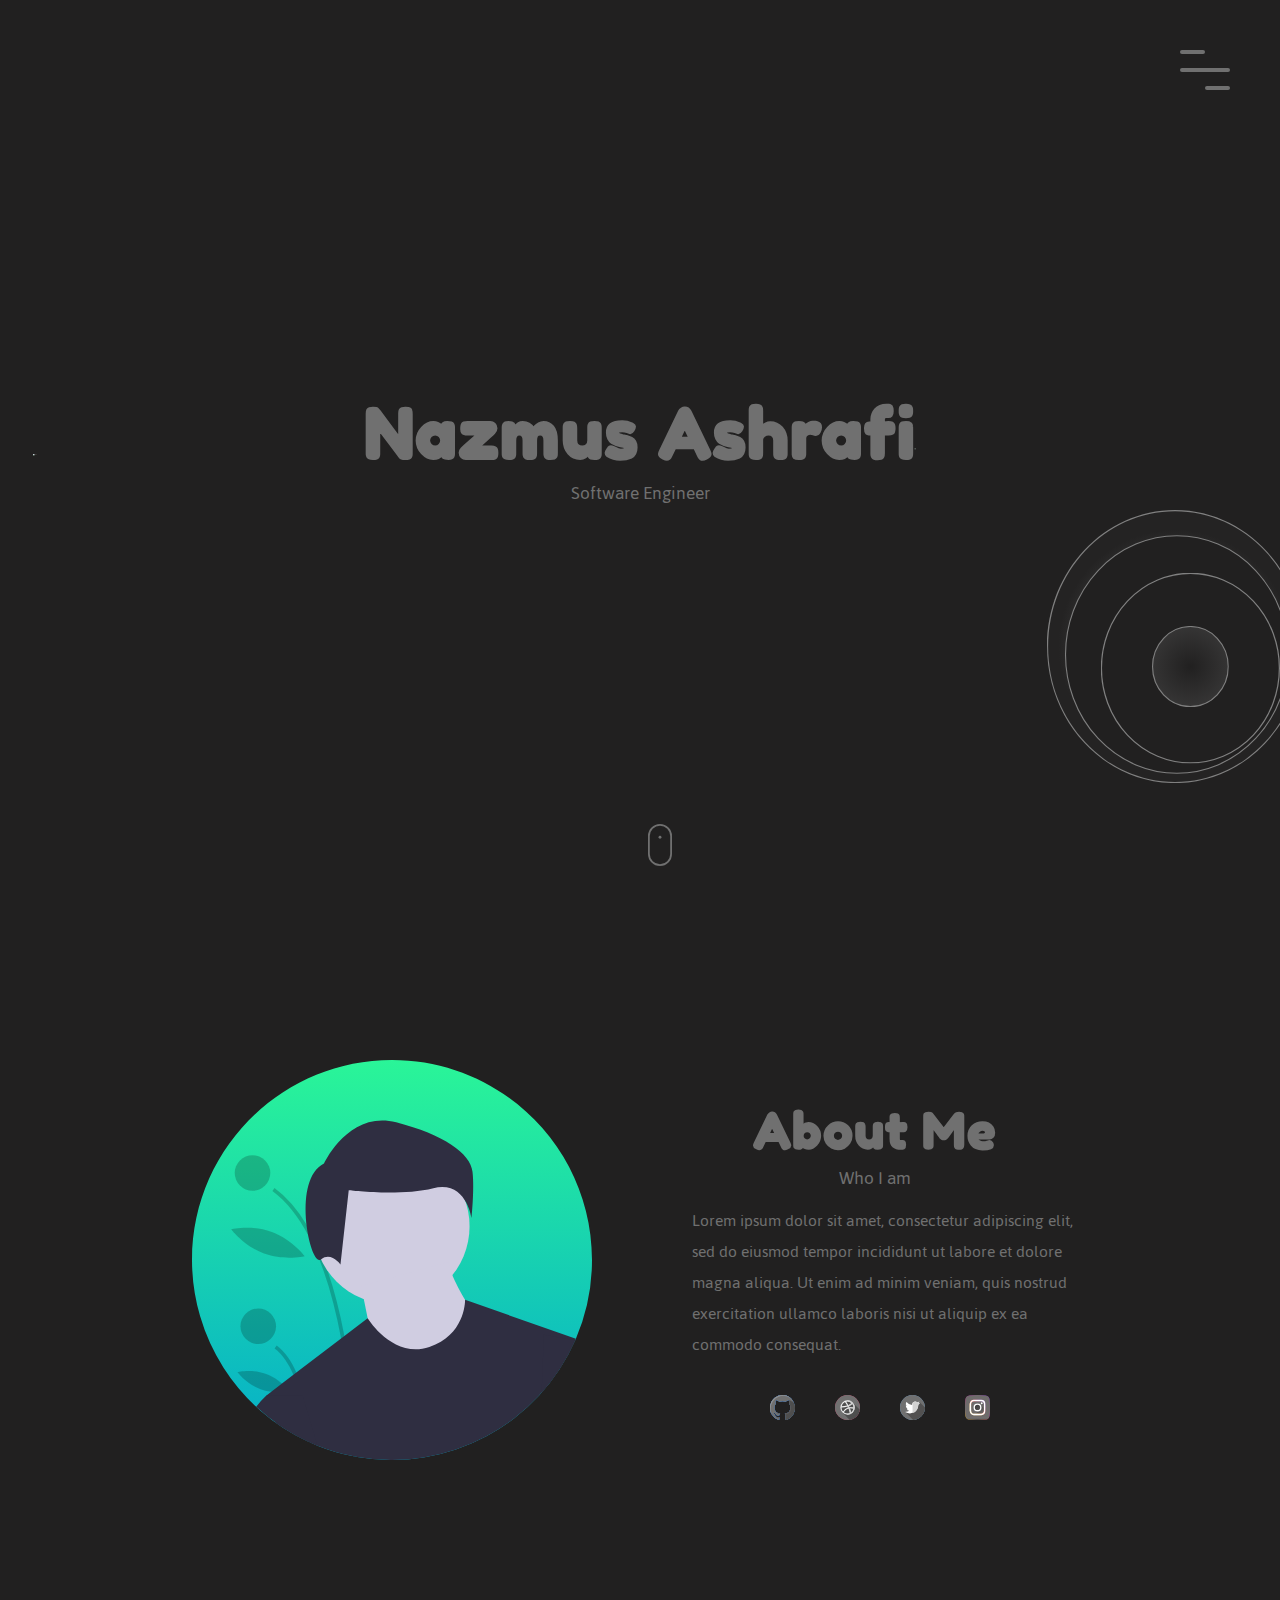
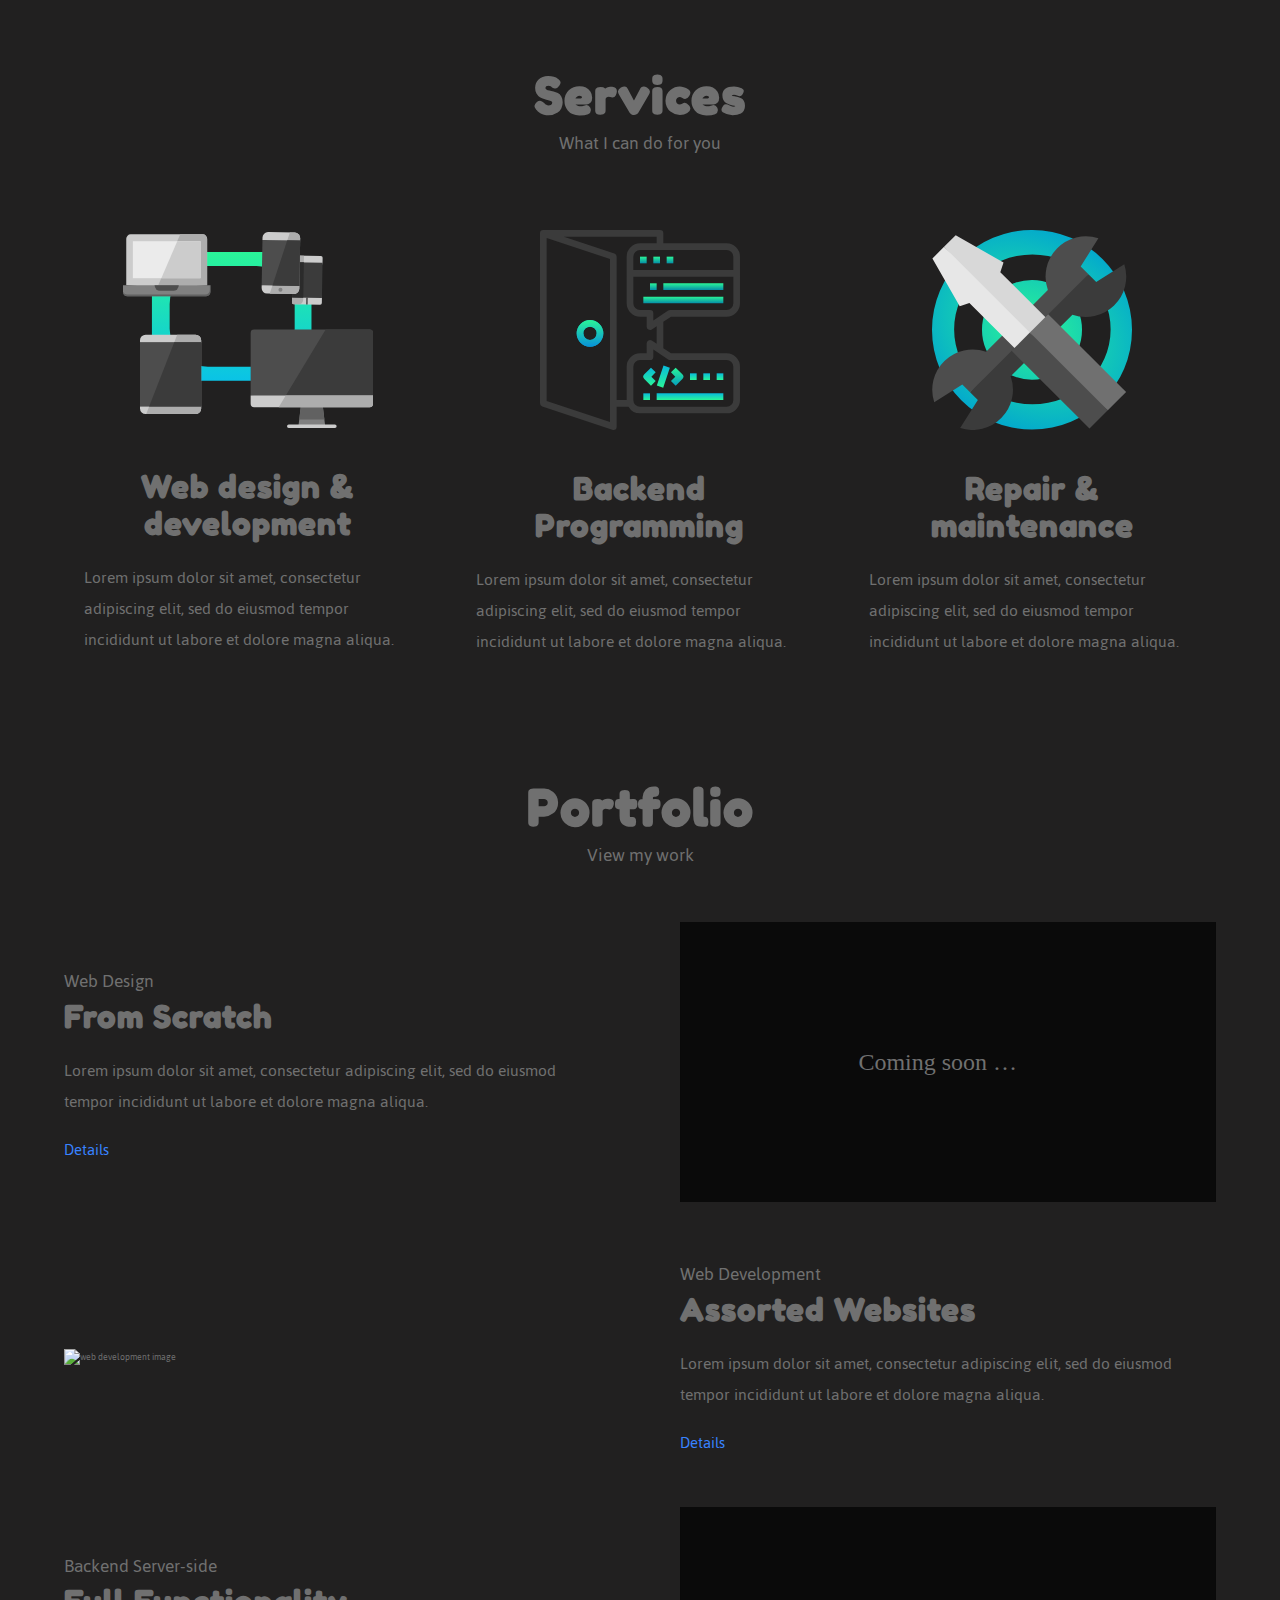
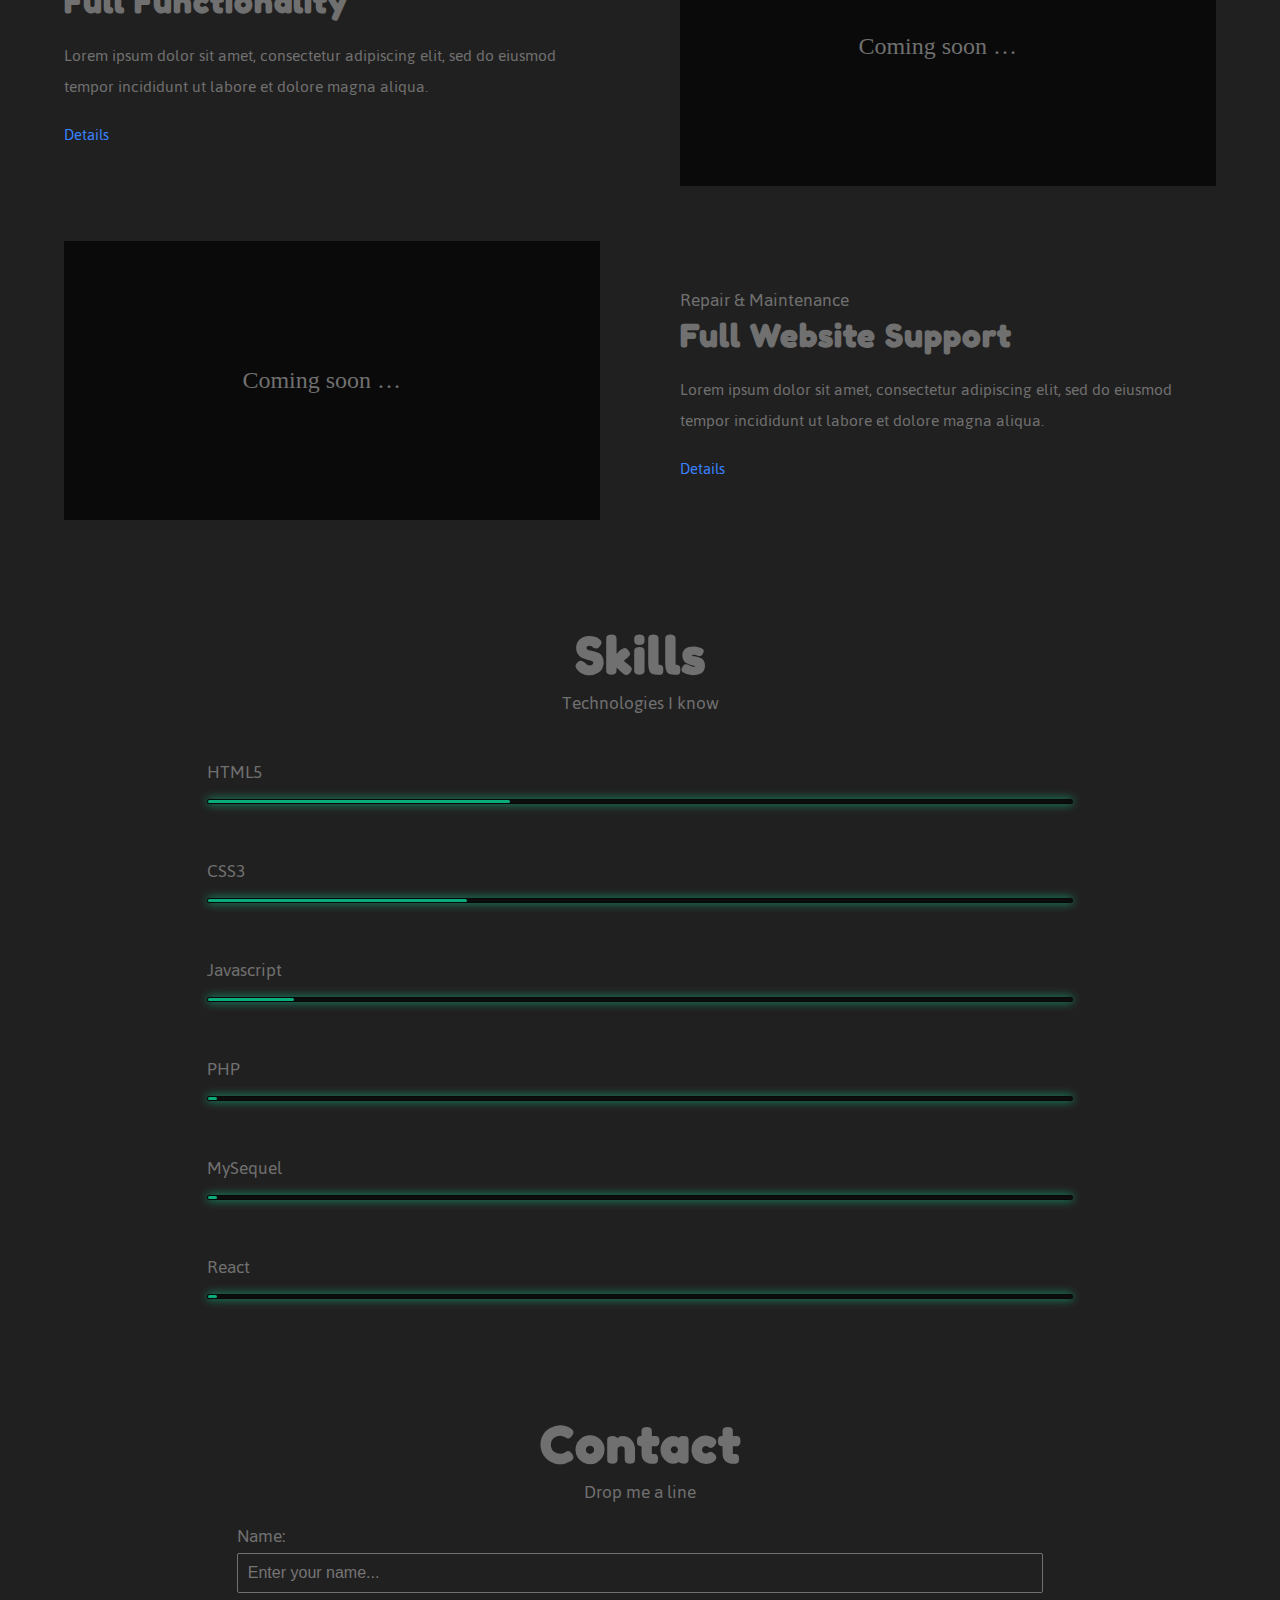
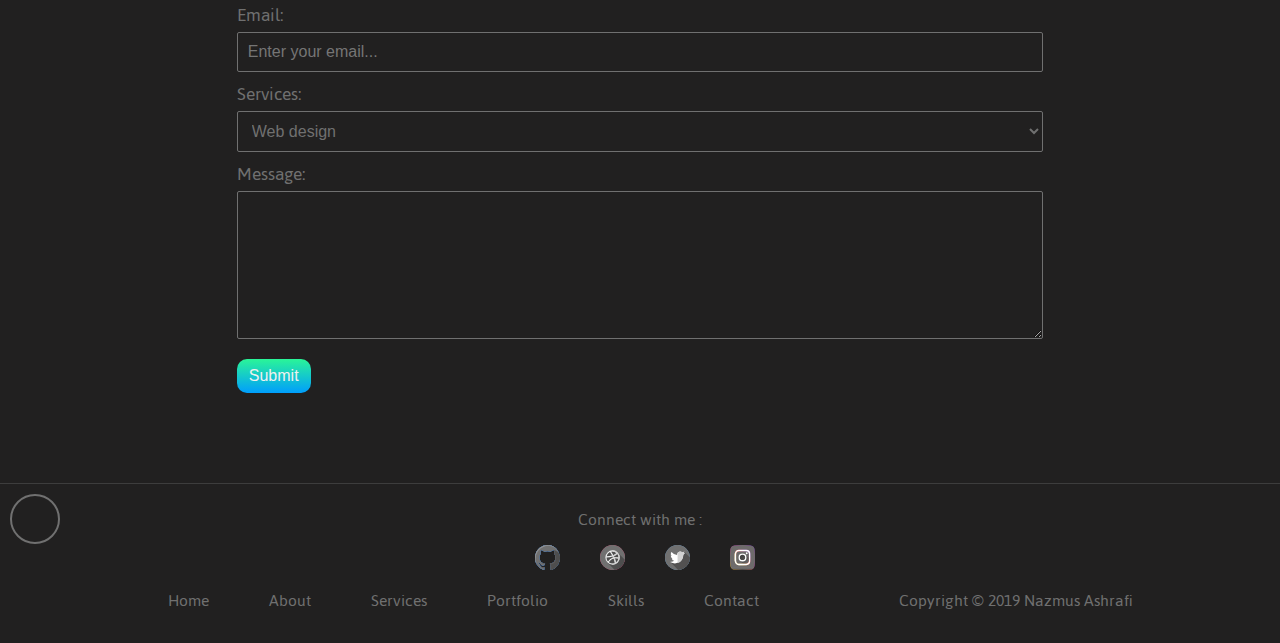
==== index.html @ 49e012ce "nth commit" ====
<!DOCTYPE html>
<html lang="en">
  <head>
    <meta charset="UTF-8" />
    <meta name="viewport" content="width=device-width, initial-scale=1" />
    <title>Home | Nazmus Ashrafi</title>
    <link rel="stylesheet" href="https://unpkg.com/aos@next/dist/aos.css" />
    <link
      rel="stylesheet"
      href="https://use.fontawesome.com/releases/v5.7.2/css/all.css"
      integrity="sha384-fnmOCqbTlWIlj8LyTjo7mOUStjsKC4pOpQbqyi7RrhN7udi9RwhKkMHpvLbHG9Sr"
      crossorigin="anonymous"
    />
    <link
      href="https://fonts.googleapis.com/css?family=Fredoka+One&display=swap"
      rel="stylesheet"
    />
    <link
      href="https://fonts.googleapis.com/css?family=Jaldi&display=swap"
      rel="stylesheet"
    />

    <link rel="stylesheet" href="main.css" />
  </head>

  <body>
    <header>
      <div class="menu-toggler">
        <div class="bar half start"></div>
        <div class="bar "></div>
        <div class="bar half end"></div>
      </div>
      <nav class="top-nav">
        <ul class="nav-list">
          <li>
            <a href="index.html" class="nav-link">Home</a>
          </li>
          <li>
            <a href="#about" class="nav-link">About</a>
          </li>
          <li>
            <a href="#services" class="nav-link">Services</a>
          </li>
          <li>
            <a href="#portfolio" class="nav-link">Portfolio</a>
          </li>
          <li>
            <a href="#skills" class="nav-link">Skills</a>
          </li>
          <li>
            <a href="#contact" class="nav-link">Contact</a>
          </li>
        </ul>
      </nav>
      <div class="landing-text">
        <h1>Nazmus Ashrafi</h1>
        <h6>Software Engineer</h6>
      </div>
      <div class="leaves">
        <img src="/images/leaf 1.svg" alt="" class="leaf-1" />
        <img src="/images/leaf 2.svg" alt="" class="leaf-2" />
        <img src="/images/leaf 3.svg" alt="" class="leaf-3" />
      </div>
      <div class="plus">
        <img src="/images/plus.svg" alt="plus" class="plus" />
      </div>
      <div class="pencil">
        <img src="/images/pencil.svg" alt="pencil" class="pencil" />
      </div>
      <div class="portal">
        <img src="/images/Ellipse 1.svg" alt="" class="circ-1" />
        <img src="/images/Ellipse 2.svg" alt="" class="circ-2" />
        <img src="/images/Elipse 3.svg" alt="" class="circ-3" />
      </div>
      <div class="ghost">
        <img src="/images/ghost.svg" alt="ghost" class="ghost-img" />
      </div>

      <div class="container-scroll">
        <a href="#about">
          <div class="icon-scroll"></div>
        </a>
      </div>
    </header>
    <section class="about" id="about">
      <div class="container container-about">
        <div class="profile-img">
          <img src="/images/undraw_male_avatar_323b.svg" alt="avatar" />
        </div>
        <div class="about-details">
          <div class="about-heading">
            <h2>About Me</h2>
            <h6>Who I am</h6>
          </div>
          <p>
            Lorem ipsum dolor sit amet, consectetur adipiscing elit, sed do
            eiusmod tempor incididunt ut labore et dolore magna aliqua. Ut enim
            ad minim veniam, quis nostrud exercitation ullamco laboris nisi ut
            aliquip ex ea commodo consequat.
          </p>
          <div class="social-media-top">
            <div class="nav-list">
              <li>
                <a href="" class="icon-link icon-link-black">
                  <img src="/images/github.svg" alt="" class="github" />
                </a>
              </li>
              <li>
                <a href="" class="icon-link icon-link-black">
                  <img src="/images/dribbble.svg" alt="" class="dribble" />
                </a>
              </li>
              <li>
                <a href="" class="icon-link icon-link-black">
                  <img src="/images/twitter .svg" alt="" class="twitter" />
                </a>
              </li>
              <li>
                <a href="" class="icon-link icon-link-black">
                  <img src="/images/instagram .svg" alt="" class="instagram" />
                </a>
              </li>
              <div class="nav-list-color">
                <li>
                  <a href="" class="icon-link icon-link-color">
                    <img
                      src="/images/github color.svg"
                      alt=""
                      class="github-color"
                    />
                  </a>
                </li>
                <li>
                  <a href="" class="icon-link icon-link-color">
                    <img
                      src="/images/dribbble color.svg"
                      alt=""
                      class="dribbble-color"
                    />
                  </a>
                </li>

                <li>
                  <a href="" class="icon-link icon-link-color">
                    <img
                      src="/images/twitter color.svg"
                      alt=""
                      class="twitter-color"
                    />
                  </a>
                </li>
                <li>
                  <a href="" class="icon-link icon-link-color">
                    <img
                      src="/images/instagram color.svg"
                      alt=""
                      class="instagram-color"
                    />
                  </a>
                </li>
              </div>
            </div>
          </div>
        </div>
      </div>
    </section>
    <section class="services" id="services">
      <div class="container">
        <div class="section-heading">
          <h2>Services</h2>
          <h6>What I can do for you</h6>
        </div>
        <div class="my-skills">
          <div class="skill">
            <div class="icon-container web-dev-pic">
              <img
                src="/images/Web design & development icon.svg"
                alt="web development icon"
                class="web-dev-icon"
              />
            </div>
            <h3>Web design & development</h3>
            <p>
              Lorem ipsum dolor sit amet, consectetur adipiscing elit, sed do
              eiusmod tempor incididunt ut labore et dolore magna aliqua.
            </p>
          </div>
          <div class="skill">
            <div class="icon-container">
              <img
                src="/images/Backend programming icon.svg"
                alt="backend programming icon"
                class="back-end-icon"
              />
            </div>
            <h3>Backend Programming</h3>
            <p>
              Lorem ipsum dolor sit amet, consectetur adipiscing elit, sed do
              eiusmod tempor incididunt ut labore et dolore magna aliqua.
            </p>
          </div>
          <div class="skill">
            <div class="icon-container">
              <img
                src="/images/Repair and maintenance icon.svg"
                alt="repair and maintain icon"
                class="repair-icon"
              />
            </div>
            <h3>Repair & maintenance</h3>
            <p>
              Lorem ipsum dolor sit amet, consectetur adipiscing elit, sed do
              eiusmod tempor incididunt ut labore et dolore magna aliqua.
            </p>
          </div>
        </div>
      </div>
    </section>
    <section class="portfolio" id="portfolio">
      <div class="container">
        <div class="section-heading portfolio-heading">
          <h2>Portfolio</h2>
          <h6>View my work</h6>
        </div>
        <div class="portfolio-item">
          <div class="portfolio-description">
            <h6>Web Design</h6>
            <h3>From Scratch</h3>
            <p>
              Lorem ipsum dolor sit amet, consectetur adipiscing elit, sed do
              eiusmod tempor incididunt ut labore et dolore magna aliqua.
            </p>
            <a href="#" class="cta">Details</a>
          </div>
          <div class="portfolio-img has-margin-right-2">
            <img src="/images/coming soon.svg" alt="coming soon image" />
          </div>
        </div>
        <div class="portfolio-item">
          <div class="portfolio-img has-margin-right">
            <img src="/images/web-dev-img.svg" alt="web development image" />
          </div>
          <div class="portfolio-description">
            <h6>Web Development</h6>
            <h3>Assorted Websites</h3>
            <p>
              Lorem ipsum dolor sit amet, consectetur adipiscing elit, sed do
              eiusmod tempor incididunt ut labore et dolore magna aliqua.
            </p>
            <a href="#" class="cta">Details</a>
          </div>
        </div>
        <div class="portfolio-item">
          <div class="portfolio-description">
            <h6>Backend Server-side</h6>
            <h3>Full Functionality</h3>
            <p>
              Lorem ipsum dolor sit amet, consectetur adipiscing elit, sed do
              eiusmod tempor incididunt ut labore et dolore magna aliqua.
            </p>
            <a href="#" class="cta">Details</a>
          </div>
          <div class="portfolio-img has-margin-right-2">
            <img src="/images/coming soon.svg" alt="coming soon image" />
          </div>
        </div>
        <div class="portfolio-item ">
          <div class="portfolio-img has-margin-right">
            <img src="/images/coming soon.svg" alt="coming soon image" />
          </div>
          <div class="portfolio-description">
            <h6>Repair & Maintenance</h6>
            <h3>Full Website Support</h3>
            <p>
              Lorem ipsum dolor sit amet, consectetur adipiscing elit, sed do
              eiusmod tempor incididunt ut labore et dolore magna aliqua.
            </p>
            <a href="#" class="cta">Details</a>
          </div>
        </div>
      </div>
    </section>
    <!--Loading bars-->
    <section class="skills-tech" id="skill-tech">
      <div class="container-bars">
        <div class="section-heading">
          <h2>Skills</h2>
          <h6>Technologies I know</h6>
        </div>
        <div class="skill-bars ">
          <li>
            <h6>HTML5</h6>
            <span class="bar-load"><span class="html"></span></span>
          </li>
          <li>
            <h6>CSS3</h6>
            <span class="bar-load"><span class="css"></span></span>
          </li>
          <li>
            <h6>Javascript</h6>
            <span class="bar-load"><span class="javascript"></span></span>
          </li>
          <li>
            <h6>PHP</h6>
            <span class="bar-load"><span class="php"></span></span>
          </li>
          <li>
            <h6>MySequel</h6>
            <span class="bar-load"><span class="mysequel"></span></span>
          </li>
          <li>
            <h6>React</h6>
            <span class="bar-load"><span class="react"></span></span>
          </li>
        </div>
      </div>
    </section>
    <!---->
    <section class="contact" id="contact">
      <div class="container">
        <div class="section-heading">
          <h2>Contact</h2>
          <h6>Drop me a line</h6>
        </div>
        <form action="">
          <label for="name">Name:</label>
          <input
            type="text"
            id="name"
            name="name"
            placeholder="Enter your name..."
            required
          />
          <label for="email">Email:</label>
          <input
            type="email"
            id="email"
            name="email"
            placeholder="Enter your email..."
            required
          />

          <label for="services">Services:</label>
          <select name="services" id="services">
            <option value="">Web design</option>
            <option value="">Web development</option>
            <option value="">Backend integration</option>
            <option value="">Repair/Maintain</option>
          </select>
          <label for="message">Message:</label>
          <textarea name="message" id="message" cols="10" rows="7"></textarea>
          <input type="submit" value="Submit" />
        </form>
      </div>
    </section>
    <footer class="footer">
      <hr class="hr" />
      <div class="up" id="up">
        <i class="fas fa-chevron-up"></i>
      </div>
      <p>Connect with me :</p>
      <div class="social-media-bottom">
        <div class="nav-list">
          <li>
            <a href="" class="icon-link icon-link-black">
              <img src="/images/github.svg" alt="" class="github" />
            </a>
          </li>
          <li>
            <a href="" class="icon-link icon-link-black">
              <img src="/images/dribbble.svg" alt="" class="dribble" />
            </a>
          </li>
          <li>
            <a href="" class="icon-link icon-link-black">
              <img src="/images/twitter .svg" alt="" class="twitter" />
            </a>
          </li>
          <li>
            <a href="" class="icon-link icon-link-black">
              <img src="/images/instagram .svg" alt="" class="instagram" />
            </a>
          </li>
          <div class="nav-list-color">
            <li>
              <a href="" class="icon-link icon-link-color">
                <img
                  src="/images/github color.svg"
                  alt=""
                  class="github-color"
                />
              </a>
            </li>
            <li>
              <a href="" class="icon-link icon-link-color">
                <img
                  src="/images/dribbble color.svg"
                  alt=""
                  class="dribbble-color"
                />
              </a>
            </li>

            <li>
              <a href="" class="icon-link icon-link-color">
                <img
                  src="/images/twitter color.svg"
                  alt=""
                  class="twitter-color"
                />
              </a>
            </li>
            <li>
              <a href="" class="icon-link icon-link-color">
                <img
                  src="/images/instagram color.svg"
                  alt=""
                  class="instagram-color"
                />
              </a>
            </li>
          </div>
        </div>
      </div>

      <nav class="bottom-nav">
        <ul class="nav-list">
          <li>
            <a href="index.html" class="nav-link-bottom">Home</a>
          </li>
          <li>
            <a href="#about" class="nav-link-bottom">About</a>
          </li>
          <li>
            <a href="#services" class="nav-link-bottom">Services</a>
          </li>
          <li>
            <a href="#portfolio" class="nav-link-bottom">Portfolio</a>
          </li>
          <li>
            <a href="#skills" class="nav-link-bottom">Skills</a>
          </li>
          <li>
            <a href="#contact" class="nav-link-bottom contact-bottom"
              >Contact</a
            >
          </li>
          <p>Copyright &copy; 2019 Nazmus Ashrafi</p>
        </ul>
      </nav>
    </footer>

    <script src="https://ajax.googleapis.com/ajax/libs/jquery/3.3.1/jquery.min.js"></script>
    <script src="https://unpkg.com/aos@next/dist/aos.js"></script>
    <script src="main.js"></script>
  </body>
</html>
---- main.css ----
body {
  background-color: #212020;
  overflow-x: hidden;
}

html {
  scroll-behavior: smooth;
}

/* fonts */

@font-face {
  font-family: "FredokaOne-Regular";
  src: url(/fonts/FredokaOne-Regular.ttf);
  font-style: normal;
  font-weight: 100;
}

@font-face {
  font-family: "Jaldi-Regular";
  src: url(/fonts/Jaldi-Regular.ttf);
  font-style: normal;
  font-weight: 100;
}

h2 {
  font-size: 5rem;
  font-family: "FredokaOne-Regular", sans-serif;
  letter-spacing: 1px;
}

h6 {
  font-size: 2rem;
  font-weight: 200;
  font-family: "Jaldi-Regular", sans-serif;
}

h3 {
  font-family: "FredokaOne-Regular", sans-serif;
  letter-spacing: 1px;
  font-size: 3.1rem;
  margin-bottom: 2rem;
}

/* fonts end */

/* Social Media Icons */

.icon-link img {
  width: 25px;
}

.social-media-bottom {
  margin-left: 270px;
}

.icon-link-black {
  z-index: 3;
}

.nav-list-color {
  display: flex;
  justify-content: center;
  align-items: center;
  transform: translate(-260px);
  opacity: 1;
  z-index: -6;
}

.icon-link-black:hover {
  opacity: 0;
  transition: 0.2s;
}

/* Social Media Icons End */

/* scroll icon */

.icon-scroll,
.icon-scroll::before {
  position: absolute;
  left: 50%;
  transform: scale(0.6);
}

.icon-scroll {
  width: 40px;
  height: 70px;
  border: 3px solid #707070;
  border-radius: 25px;
  cursor: pointer;
  bottom: 2rem;
  /* use margin to move icon */
}

.icon-scroll::before {
  content: "";
  width: 8px;
  height: 8px;
  background: #707070;
  margin-left: -4px;
  top: 15px;
  border-radius: 50%;
  animation: 1.5s scroll cubic-bezier(0.65, -0.55, 0.25, 1.5) infinite;
}

@keyframes scroll {
  0% {
    opacity: 0;
    transform: translateY(0) scale(0.5);
  }
  10% {
    opacity: 1;
    transform: scale(1);
  }
  100% {
    opacity: 0;
    transform: translateY(30px) scale(0.5);
  }
}

/* */

/* leaves,plus,pencil,portal,ghost */

.leaves {
  position: relative;
  top: 50%;
  left: 50%;
  transform: translate(-95%, -60%) scale(0.2);
  width: 100%;
  text-align: center;
  z-index: 1;
  top: 0px;
}

.leaf-1 {
  position: absolute;
  top: 50%;
  left: 50%;
  transform: translate(-20%, -40%) scale(0.7);
  width: 100%;
  text-align: center;
  z-index: 1;
}

.leaf-2 {
  position: absolute;
  top: 50%;
  left: 50%;
  transform: translate(-50%, -20%) scale(1);
  width: 100%;
  text-align: center;
  z-index: 2;
}

.leaf-3 {
  position: absolute;
  top: 50%;
  left: 50%;
  transform: translate(-66%, 22%) scale(1);
  width: 100%;
  text-align: center;
  z-index: 1;
}

.portal {
  position: relative;
  top: 50%;
  left: 50%;
  transform: translate(-5%, 0%) scale(0.2);
  width: 100%;
  text-align: center;
  z-index: 1;
  top: 450px;
}

.circ-1 {
  position: absolute;
  top: 50%;
  left: 50%;
  transform: translate(-60%, 30%) scale(0.3);
  width: 100%;
  text-align: center;
  z-index: 3;
}

.circ-2 {
  position: absolute;
  top: 50%;
  left: 50%;
  transform: translate(-60%, 30%) scale(0.7);
  width: 100%;
  text-align: center;
  z-index: 2;
}

.circ-3 {
  position: absolute;
  top: 50%;
  left: 50%;
  transform: translate(-66%, 22%) scale(1);
  width: 100%;
  text-align: center;
  z-index: 1;
}

.plus {
  position: absolute;
  top: 50%;
  left: 50%;
  transform: translate(-74%, -73%) scale(0.17);
  width: 1000px;
  text-align: center;
  z-index: 1;
}

.pencil {
  position: absolute;
  top: 50%;
  left: 50%;
  transform: translate(-25.5%, -75%) scale(0.28);
  width: 1000px;
  text-align: center;
  z-index: 1;
}

.ghost {
  position: absolute;
  top: 50%;
  left: 50%;
  transform: translate(-110.5%, -20%) scale(0.11);
  width: 1000px;
  text-align: center;
  z-index: 1;
}
/* */

/* Start global */

* {
  margin: 0;
  padding: 0;
  box-sizing: border-box;
}

html {
  font-size: 10px;
  font-family: "jaldi", san-serif;
  color: #707070;
}

a {
  text-decoration: none;
  color: #707070;
}

p {
  font-size: 1.8rem;
  font-weight: 300;
}

img {
  width: 100%;
}

/* End global */

/* Start reusable */

.container {
  width: 90%;
  max-width: 120rem;
  height: 100%;
  margin: 0 auto;
  position: relative;
}

.section-heading h2 {
  text-align: center;
}

.section-heading h6 {
  margin-bottom: 1rem;
  text-align: center;
}

.section-heading {
  text-align: center;
  margin-top: 10rem;
}

.has-margin-right {
  margin-right: 8rem;
}

.has-margin-right-2 {
  margin-left: 8rem;
}

/* End reusable */

/* Start header */
header {
  width: 100%;
  height: 100%;
  position: relative;
  height: 100vh;
}

.top-nav {
  width: 100%;
  height: 100vh;
  position: fixed;
  top: -100vh;
  z-index: 50;
  background-color: #292828;
  border-bottom-right-radius: 100%;
  border-bottom-left-radius: 100%;
  transition: all 650ms cubic-bezier(1, 0, 0, 1);
}

.nav-list {
  list-style: none;
  width: 100%;
  height: 100%;
  display: flex;
  justify-content: center;
  align-items: center;
}

li {
  margin: 0 2rem;
}

.nav-link {
  font-family: "FredokaOne-Regular", sans-serif;
  font-size: 3rem;
  padding: 1rem;
}

.nav-link:hover,
.nav-link:focus {
  background: linear-gradient(to top, #2af598, #009efd);
  -webkit-background-clip: text;
  -webkit-text-fill-color: transparent;
}

.top-nav.open {
  top: 0;
  border-radius: initial;
}

.menu-toggler {
  position: absolute;
  top: 5rem;
  right: 5rem;
  width: 5rem;
  height: 4rem;
  display: flex;
  flex-direction: column;
  justify-content: space-between;
  cursor: pointer;
  z-index: 1500;
  transition: transform 650ms ease-out;
}

.menu-toggler.open {
  transform: rotate(-45deg);
}

.bar {
  background: #707070;
  width: 100%;
  height: 4px;
  border-radius: 0.8rem;
}

.bar.half {
  width: 50%;
}

.bar.start {
  transform-origin: right;
  transition: transform 650ms cubic-bezier(0.54, -0.81, 0.57, 0.57);
}

.open .bar.start {
  transform: rotate(-450deg) translateX(0.8rem);
}

.bar.end {
  align-self: flex-end;
  transform-origin: left;
  transition: transform 650ms cubic-bezier(0.54, -0.81, 0.57, 0.57);
}

.open .bar.end {
  transform: rotate(-450deg) translateX(-0.8rem);
}

.landing-text {
  position: absolute;
  top: 50%;
  left: 50%;
  transform: translate(-50%, -50%);
  width: 100%;
  text-align: center;
  z-index: 1;
}

.landing-text h1 {
  font-size: 7rem;
  font-family: "FredokaOne-Regular", sans-serif;
  letter-spacing: 1px;
  user-select: none;
}

.landing-text h6 {
  font-size: 2rem;
  font-weight: 200;
  font-family: "Jaldi-Regular", sans-serif;
}
/* End header */

/* Start about */

.about {
  padding-top: 10rem;
  padding-bottom: 10rem;
}

.about .container {
  display: flex;
  align-items: center;
  justify-content: center;
}

.about-heading h2 {
  text-align: center;
  margin-right: 30px;
}

.about-heading h6 {
  margin-bottom: 1rem;
  text-align: center;
  margin-right: 30px;
}

.profile-img {
  flex: 1;
  margin-right: 10rem;
}

.about-details {
  flex: 1;
  width: 80%;
}

.social-media-top {
  margin-left: 230px;
  margin-right: -10px;
  margin-top: 3.5rem;
}

.profile-img img {
  margin-left: 0rem;
  width: 400px;
}

.container-about {
  width: 70%;
  max-width: 120rem;
  height: 100%;
  margin: 0 auto;
  position: relative;
  padding-right: 20rem;
  padding-left: 20rem;
  padding-top: 6rem;
}

/* End about */

/* Start services */

.my-skills {
  margin-top: 5rem;
  display: grid;
  grid-template-columns: repeat(auto-fit, minmax(25rem, 1fr));
  grid-gap: 2.5rem;
}

.my-skills h3 {
  text-align: center;
}

.my-skills img {
  width: 200px;
  display: block;
  margin-left: auto;
  margin-right: auto;
}

.web-dev-pic img {
  width: 250px;
}

.skill {
  display: flex;
  flex-direction: column;
  justify-content: center;
  align-content: center;
  padding: 2rem;
}

.skill h3 {
  margin-top: 2rem;
}

.icon-container {
  display: flex;
  margin-bottom: 2rem;
}

/* End services */

/* Start portfolio */

.portfolio-item {
  display: flex;
  align-items: center;
  justify-content: center;
  margin-bottom: 5rem;
}

.portfolio-heading h6 {
  margin-bottom: 5rem;
}

.portfolio-item:last-child {
  margin-bottom: 0;
}

.portfolio-img {
  flex: 1;
}

.portfolio-description {
  flex: 1;
}

.portfolio-description .cta {
  display: inline-block;
  margin-top: 1.8rem;
  font-size: 1.7rem;
  color: #3883ff;
  transition: color 650ms;
}

.portfolio-description .cta:hover {
  color: #2f67cd;
}
/* End portfolio */

/* Start loading-bars */

.skill-bars h6 {
  margin-bottom: 10px;
}

.container-bars {
  width: 70%;
  max-width: 120rem;
  height: 100%;
  margin: 0 auto;
  position: relative;
}

.skill-bars {
  list-style: none;
  width: 100%;
}

.skill-bars li {
  margin: 20px 0;
  padding: 15px;
}

.bar-load {
  background: #0c0c0c;
  display: block;
  height: 5px;
  border: 1px solid rgba(0, 0, 0, 0.3);
  border-radius: 3px;
  box-shadow: 0 0 10px #0ee7a6b3;
}

.bar-load span {
  border-radius: 3px;
  height: 3px;
  float: left;
  background: #0aac7b;
}

.html {
  width: 35%;
  animation: html 2s;
}

.css {
  width: 30%;
  animation: css 2s;
}

.javascript {
  width: 10%;
  animation: javascript 2s;
}

.php {
  width: 1%;
  animation: php 2s;
}

.mysequel {
  width: 1%;
  animation: mysequel 2s;
}

.react {
  width: 1%;
  animation: react 2s;
}

@keyframes css {
  0% {
    width: 0%;
  }
  100% {
    width: 30%;
  }
}

@keyframes javascript {
  0% {
    width: 0%;
  }
  100% {
    width: 10%;
  }
}

@keyframes php {
  0% {
    width: 0%;
  }
  100% {
    width: 1%;
  }
}

@keyframes react {
  0% {
    width: 0%;
  }
  100% {
    width: 1%;
  }
}

@keyframes html {
  0% {
    width: 0%;
  }
  100% {
    width: 35%;
  }
}

@keyframes html {
  0% {
    width: 0%;
  }
  100% {
    width: 35%;
  }
}

/* End loading-bars */

/* Start contact */

form {
  width: 70%;
  margin: 0 auto;
}

form label {
  font-size: 2rem;
}

input,
select,
textarea {
  width: 100%;
  padding: 1rem;
  margin-bottom: 5px;
  background-color: transparent;
  color: #707070;
  outline-color: #009efd;
  border-radius: 2px;
  border: 1px solid #707070;
  font-size: 1.6rem;
}

input[type="submit"] {
  width: initial;
  background: linear-gradient(to top, #009efd, #2af598);
  border: none;
  border-radius: 10px;
  color: #eff1ef;
  margin-top: 10px;
  margin-bottom: 80px;
  padding: 0.8rem 1.2rem;
  cursor: pointer;
}

/* End contact */

/* Start Footer */

hr {
  display: block;
  height: 1px;
  border: 0;
  border-top: 1px solid rgb(61, 61, 61);
  margin: 1em 0;
  padding: 0;
}

.nav-link-bottom {
  font-size: 1.8rem;
  font-weight: 200;
  font-family: "Jaldi-Regular", sans-serif;
  padding: 1rem;
}

.nav-link-bottom:hover {
  color: #929191;
}

footer p {
  text-align: center;
  padding: 10px;
}

.contact-bottom {
  margin-right: 100px;
}

.bottom-nav {
  margin-bottom: 10px;
}

.up {
  position: absolute;
  width: 5rem;
  height: 5rem;
  background-color: transparent;
  border-radius: 100%;
  display: flex;
  border: 2px solid #707070;
  margin-left: 10px;
  animation: pulse 2s infinite;
}

.up i {
  color: #707070;
  font-size: 2rem;
  margin: auto;
}

@keyframes pulse {
  0% {
    box-shadow: 0 0 0 0 rgba(0, 158, 253, 0.99);
  }
  70% {
    box-shadow: 0 0 0 0.8rem rgba(42, 245, 152, 0);
  }
  100% {
    box-shadow: 0 0 0 0 rgba(0, 158, 253, 0);
  }
}

/* End Footer */
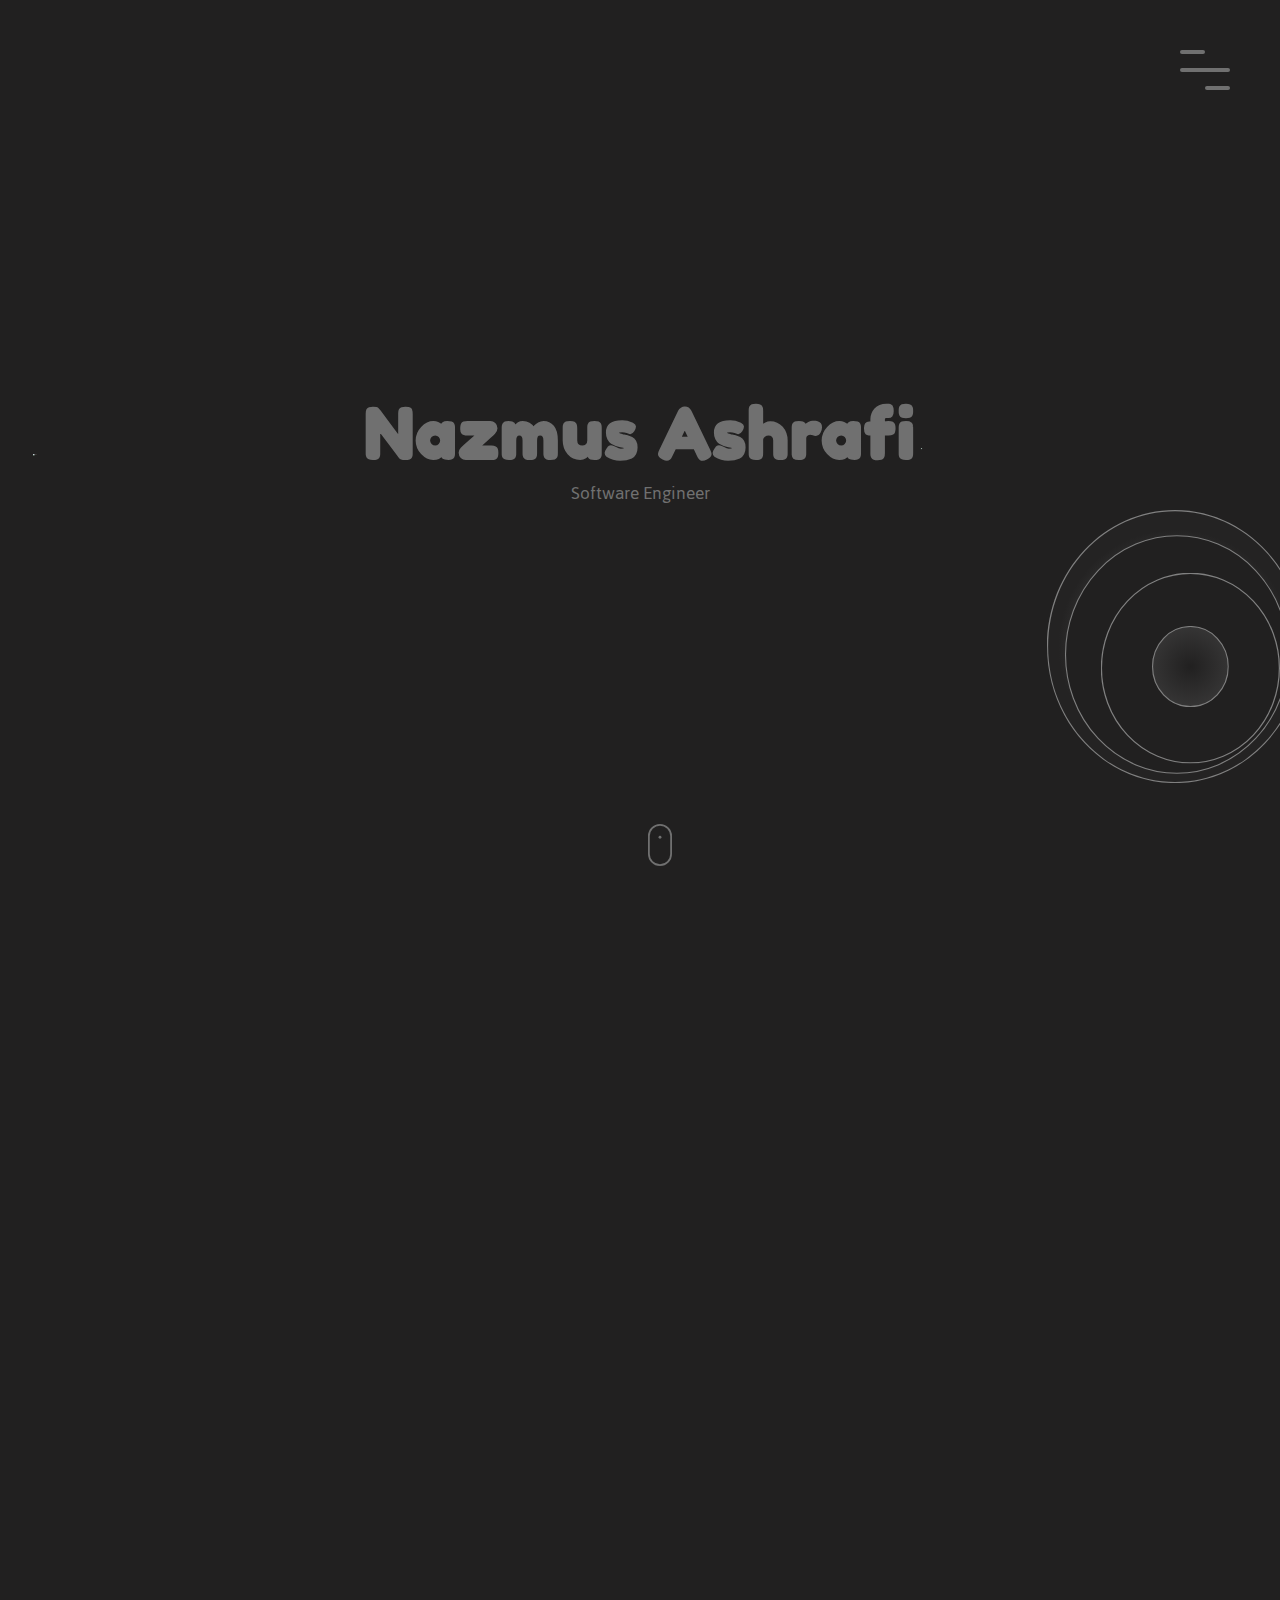
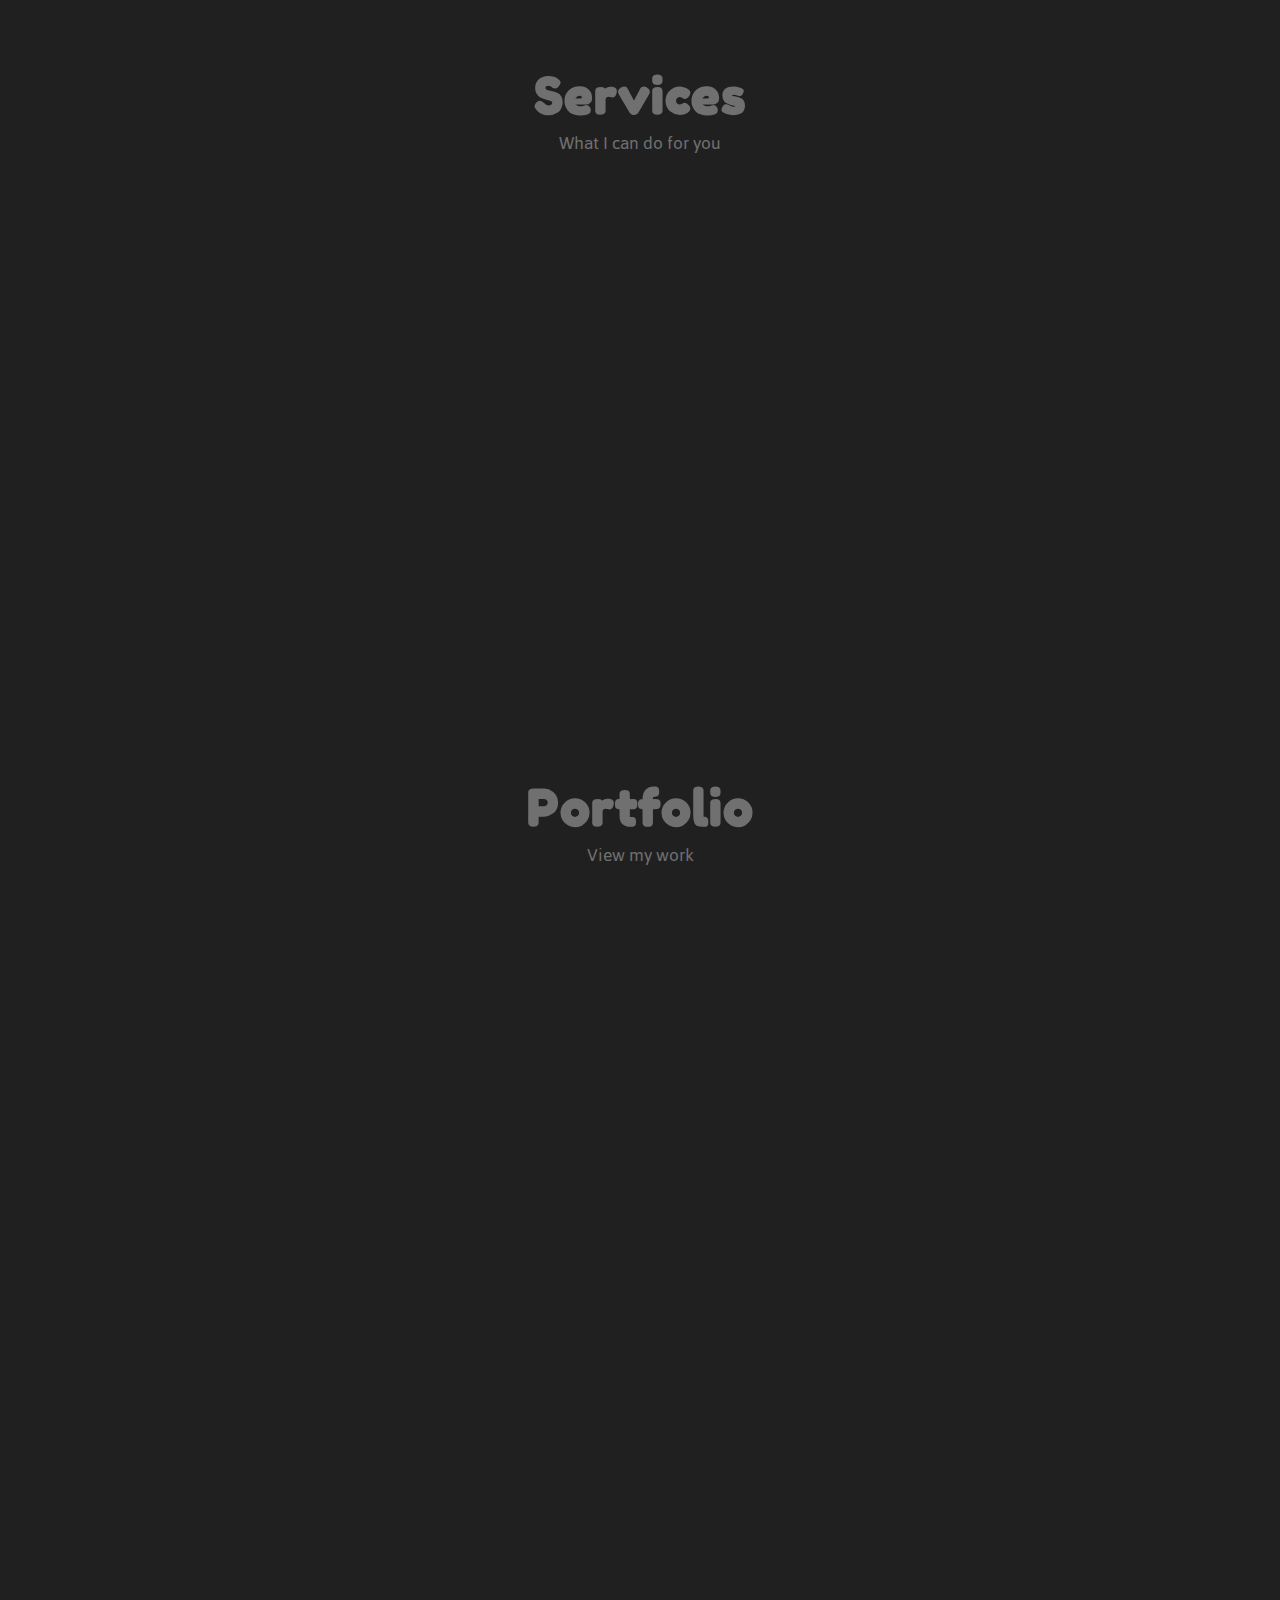
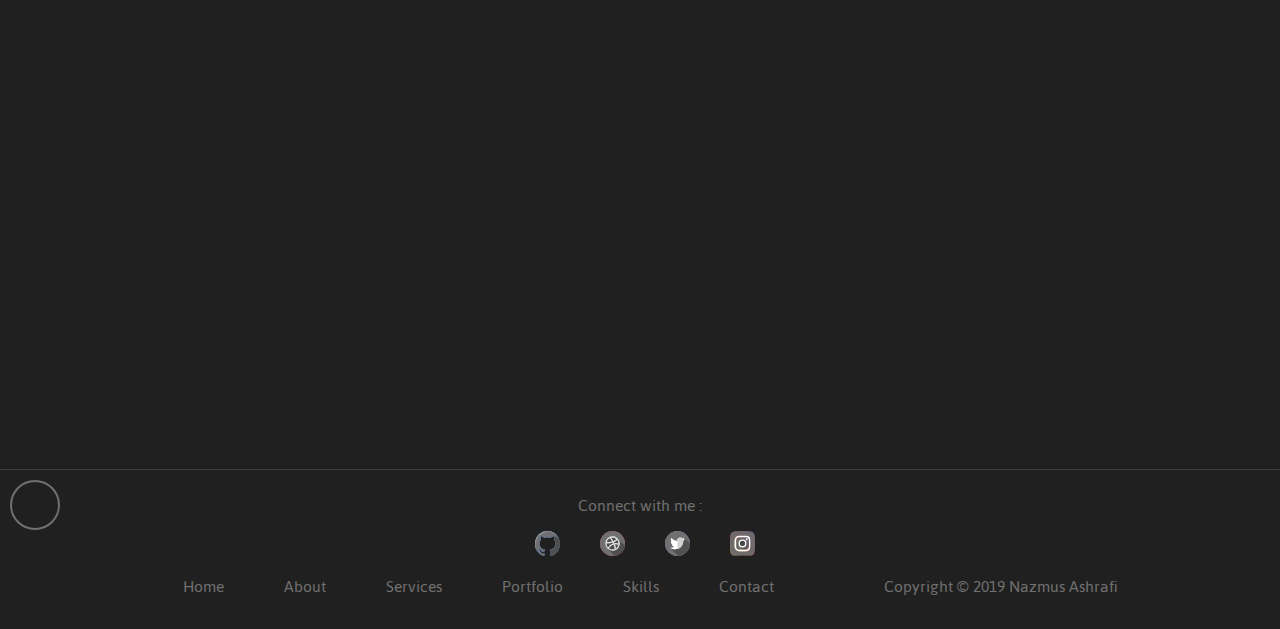
==== commit ce8908d9: "website completed, animations added, responsive" ====
--- a/index.html
+++ b/index.html
@@ -24,14 +24,14 @@
   </head>
 
   <body>
-    <header>
+    <header id="header">
       <div class="menu-toggler">
         <div class="bar half start"></div>
         <div class="bar "></div>
         <div class="bar half end"></div>
       </div>
       <nav class="top-nav">
-        <ul class="nav-list">
+        <ul class="nav-list hidden-menu">
           <li>
             <a href="index.html" class="nav-link">Home</a>
           </li>
@@ -45,13 +45,14 @@
             <a href="#portfolio" class="nav-link">Portfolio</a>
           </li>
           <li>
-            <a href="#skills" class="nav-link">Skills</a>
+            <a href="#skill-tech-bar" class="nav-link">Skills</a>
           </li>
           <li>
             <a href="#contact" class="nav-link">Contact</a>
           </li>
         </ul>
       </nav>
+
       <div class="landing-text">
         <h1>Nazmus Ashrafi</h1>
         <h6>Software Engineer</h6>
@@ -84,10 +85,10 @@
     </header>
     <section class="about" id="about">
       <div class="container container-about">
-        <div class="profile-img">
+        <div class="profile-img" data-aos="fade-right" data-aos-delay="300">
           <img src="/images/undraw_male_avatar_323b.svg" alt="avatar" />
         </div>
-        <div class="about-details">
+        <div class="about-details" data-aos="fade-left" data-aos-delay="600">
           <div class="about-heading">
             <h2>About Me</h2>
             <h6>Who I am</h6>
@@ -171,7 +172,7 @@
           <h6>What I can do for you</h6>
         </div>
         <div class="my-skills">
-          <div class="skill">
+          <div class="skill" data-aos="fade-in" data-aos-delay="300">
             <div class="icon-container web-dev-pic">
               <img
                 src="/images/Web design & development icon.svg"
@@ -185,7 +186,7 @@
               eiusmod tempor incididunt ut labore et dolore magna aliqua.
             </p>
           </div>
-          <div class="skill">
+          <div class="skill" data-aos="fade-in" data-aos-delay="600">
             <div class="icon-container">
               <img
                 src="/images/Backend programming icon.svg"
@@ -199,7 +200,7 @@
               eiusmod tempor incididunt ut labore et dolore magna aliqua.
             </p>
           </div>
-          <div class="skill">
+          <div class="skill" data-aos="fade-in" data-aos-delay="900">
             <div class="icon-container">
               <img
                 src="/images/Repair and maintenance icon.svg"
@@ -222,8 +223,13 @@
           <h2>Portfolio</h2>
           <h6>View my work</h6>
         </div>
+        <hr class="hr-divider-portfolio" />
         <div class="portfolio-item">
-          <div class="portfolio-description">
+          <div
+            class="portfolio-description"
+            data-aos="fade-right"
+            data-aos-delay="600"
+          >
             <h6>Web Design</h6>
             <h3>From Scratch</h3>
             <p>
@@ -232,15 +238,28 @@
             </p>
             <a href="#" class="cta">Details</a>
           </div>
-          <div class="portfolio-img has-margin-right-2">
+          <div
+            class="portfolio-img has-margin-right-2"
+            data-aos="fade-left"
+            data-aos-delay="300"
+          >
             <img src="/images/coming soon.svg" alt="coming soon image" />
           </div>
         </div>
+        <hr class="hr-divider-portfolio" />
         <div class="portfolio-item">
-          <div class="portfolio-img has-margin-right">
+          <div
+            class="portfolio-img has-margin-right"
+            data-aos="fade-right"
+            data-aos-delay="1200"
+          >
             <img src="/images/web-dev-img.svg" alt="web development image" />
           </div>
-          <div class="portfolio-description">
+          <div
+            class="portfolio-description "
+            data-aos="fade-left"
+            data-aos-delay="900"
+          >
             <h6>Web Development</h6>
             <h3>Assorted Websites</h3>
             <p>
@@ -250,8 +269,13 @@
             <a href="#" class="cta">Details</a>
           </div>
         </div>
+        <hr class="hr-divider-portfolio" />
         <div class="portfolio-item">
-          <div class="portfolio-description">
+          <div
+            class="portfolio-description"
+            data-aos="fade-right"
+            data-aos-delay="1800"
+          >
             <h6>Backend Server-side</h6>
             <h3>Full Functionality</h3>
             <p>
@@ -260,15 +284,28 @@
             </p>
             <a href="#" class="cta">Details</a>
           </div>
-          <div class="portfolio-img has-margin-right-2">
+          <div
+            class="portfolio-img has-margin-right-2"
+            data-aos="fade-left"
+            data-aos-delay="1500"
+          >
             <img src="/images/coming soon.svg" alt="coming soon image" />
           </div>
         </div>
+        <hr class="hr-divider-portfolio" />
         <div class="portfolio-item ">
-          <div class="portfolio-img has-margin-right">
+          <div
+            class="portfolio-img has-margin-right"
+            data-aos="fade-right"
+            data-aos-delay="2000"
+          >
             <img src="/images/coming soon.svg" alt="coming soon image" />
           </div>
-          <div class="portfolio-description">
+          <div
+            class="portfolio-description "
+            data-aos="fade-left"
+            data-aos-delay="1700"
+          >
             <h6>Repair & Maintenance</h6>
             <h3>Full Website Support</h3>
             <p>
@@ -278,12 +315,18 @@
             <a href="#" class="cta">Details</a>
           </div>
         </div>
+        <hr class="hr-divider-portfolio" />
       </div>
     </section>
     <!--Loading bars-->
-    <section class="skills-tech" id="skill-tech">
+    <section
+      class="skills-tech"
+      id="skill-tech"
+      data-aos="fade-down"
+      data-aos-delay="300"
+    >
       <div class="container-bars">
-        <div class="section-heading">
+        <div class="section-heading" id="skill-tech-bar">
           <h2>Skills</h2>
           <h6>Technologies I know</h6>
         </div>
@@ -316,7 +359,12 @@
       </div>
     </section>
     <!---->
-    <section class="contact" id="contact">
+    <section
+      class="contact"
+      id="contact"
+      data-aos="fade-up"
+      data-aos-delay="300"
+    >
       <div class="container">
         <div class="section-heading">
           <h2>Contact</h2>
@@ -355,9 +403,11 @@
     </section>
     <footer class="footer">
       <hr class="hr" />
-      <div class="up" id="up">
-        <i class="fas fa-chevron-up"></i>
-      </div>
+      <a href="#header">
+        <div class="up" id="up">
+          <i class="fas fa-chevron-up"></i>
+        </div>
+      </a>
       <p>Connect with me :</p>
       <div class="social-media-bottom">
         <div class="nav-list">
@@ -424,7 +474,7 @@
       </div>
 
       <nav class="bottom-nav">
-        <ul class="nav-list">
+        <ul class="nav-list nav-list-bottom">
           <li>
             <a href="index.html" class="nav-link-bottom">Home</a>
           </li>
@@ -438,7 +488,7 @@
             <a href="#portfolio" class="nav-link-bottom">Portfolio</a>
           </li>
           <li>
-            <a href="#skills" class="nav-link-bottom">Skills</a>
+            <a href="#skill-tech-bar" class="nav-link-bottom">Skills</a>
           </li>
           <li>
             <a href="#contact" class="nav-link-bottom contact-bottom"
--- a/main.css
+++ b/main.css
@@ -209,7 +209,7 @@
   position: absolute;
   top: 50%;
   left: 50%;
-  transform: translate(-74%, -73%) scale(0.17);
+  transform: translate(-74.5%, -82%) scale(0.17);
   width: 1000px;
   text-align: center;
   z-index: 1;
@@ -219,7 +219,7 @@
   position: absolute;
   top: 50%;
   left: 50%;
-  transform: translate(-25.5%, -75%) scale(0.28);
+  transform: translate(-25%, -79%) scale(0.28);
   width: 1000px;
   text-align: center;
   z-index: 1;
@@ -526,6 +526,10 @@
 
 /* Start portfolio */
 
+.hr-divider-portfolio {
+  display: none;
+}
+
 .portfolio-item {
   display: flex;
   align-items: center;
@@ -534,7 +538,7 @@
 }
 
 .portfolio-heading h6 {
-  margin-bottom: 5rem;
+  margin-bottom: 3.6rem;
 }
 
 .portfolio-item:last-child {
@@ -755,7 +759,7 @@
 }
 
 .contact-bottom {
-  margin-right: 100px;
+  margin-right: 70px;
 }
 
 .bottom-nav {
@@ -772,6 +776,7 @@
   border: 2px solid #707070;
   margin-left: 10px;
   animation: pulse 2s infinite;
+  cursor: pointer;
 }
 
 .up i {
@@ -793,3 +798,193 @@
 }
 
 /* End Footer */
+
+/* Media Queries start */
+
+@media screen and (max-width: 768px) {
+  body {
+    overflow-x: hidden;
+  }
+
+  .landing-text h1 {
+    font-size: 6rem;
+  }
+
+  .landing-text h6 {
+    font-size: 1.8rem;
+  }
+
+  .plus {
+    transform: translate(-71%, -79%) scale(0.16);
+  }
+
+  .pencil {
+    transform: translate(-28.5%, -79%) scale(0.23);
+  }
+
+  .hidden-menu {
+    flex-direction: column;
+  }
+
+  .hidden-menu li {
+    margin: 2rem 0;
+  }
+
+  .nav-link {
+    font-size: 2.5rem;
+  }
+
+  h2 {
+    font-size: 4rem;
+  }
+
+  h6 {
+    font-size: 1.6rem;
+  }
+
+  /* about */
+
+  .icon-scroll {
+    margin-left: -15px;
+  }
+  .about {
+    margin-left: 25px;
+  }
+
+  .about .container {
+    flex-direction: column;
+  }
+
+  .about-heading h2 {
+    text-align: center;
+    margin-right: 30px;
+  }
+
+  .about-heading h6 {
+    margin-bottom: 1rem;
+    text-align: center;
+    margin-right: 30px;
+  }
+
+  .profile-img {
+    flex: 1;
+    margin-right: 4rem;
+    margin-bottom: 4rem;
+    margin-top: -100px;
+  }
+
+  .about-details {
+    flex: 1;
+    width: 350px;
+  }
+
+  .profile-img img {
+    margin-left: 0rem;
+    width: 300px;
+  }
+
+  /* footer */
+
+  hr {
+    display: block;
+    height: 1px;
+    border: 0;
+    border-top: 1px solid rgb(61, 61, 61);
+    margin: 1em 0;
+    padding: 0;
+  }
+
+  .nav-list-bottom {
+    display: flex;
+    flex-direction: column;
+    margin-top: 20px;
+    margin-bottom: 0px;
+  }
+
+  .nav-link-bottom:hover {
+    color: #929191;
+  }
+
+  footer p {
+    text-align: center;
+    padding: 10px;
+    margin-top: 15px;
+  }
+
+  .contact-bottom {
+    margin-right: 0px;
+  }
+
+  .bottom-nav {
+    margin-bottom: 10px;
+  }
+}
+
+@media screen and (max-width: 600px) {
+  body {
+    overflow-x: hidden;
+  }
+
+  .menu-toggler {
+    top: 2rem;
+    right: 2rem;
+  }
+
+  .landing-text h1 {
+    font-size: 5rem;
+  }
+
+  .landing-text h6 {
+    font-size: 1.6rem;
+  }
+
+  .plus {
+    transform: translate(-68%, -79%) scale(0.13);
+  }
+
+  .pencil {
+    transform: translate(-31.8%, -77%) scale(0.2);
+  }
+
+  .nav-link {
+    font-size: 2rem;
+  }
+
+  .hr-divider-portfolio {
+    display: block;
+  }
+
+  .cta {
+    margin-bottom: 20px;
+  }
+
+  .portfolio-item {
+    flex-direction: column;
+  }
+
+  .has-margin-right {
+    margin-right: 0;
+  }
+
+  .has-margin-right-2 {
+    margin-left: 0;
+  }
+
+  .portfolio-item {
+    padding: 20px;
+  }
+
+  .portfolio-description {
+    margin-top: 25px;
+  }
+
+  .portfolio-img {
+    order: 1;
+  }
+
+  .portfolio-description {
+    order: 2;
+  }
+}
+
+/* Media Queries end */
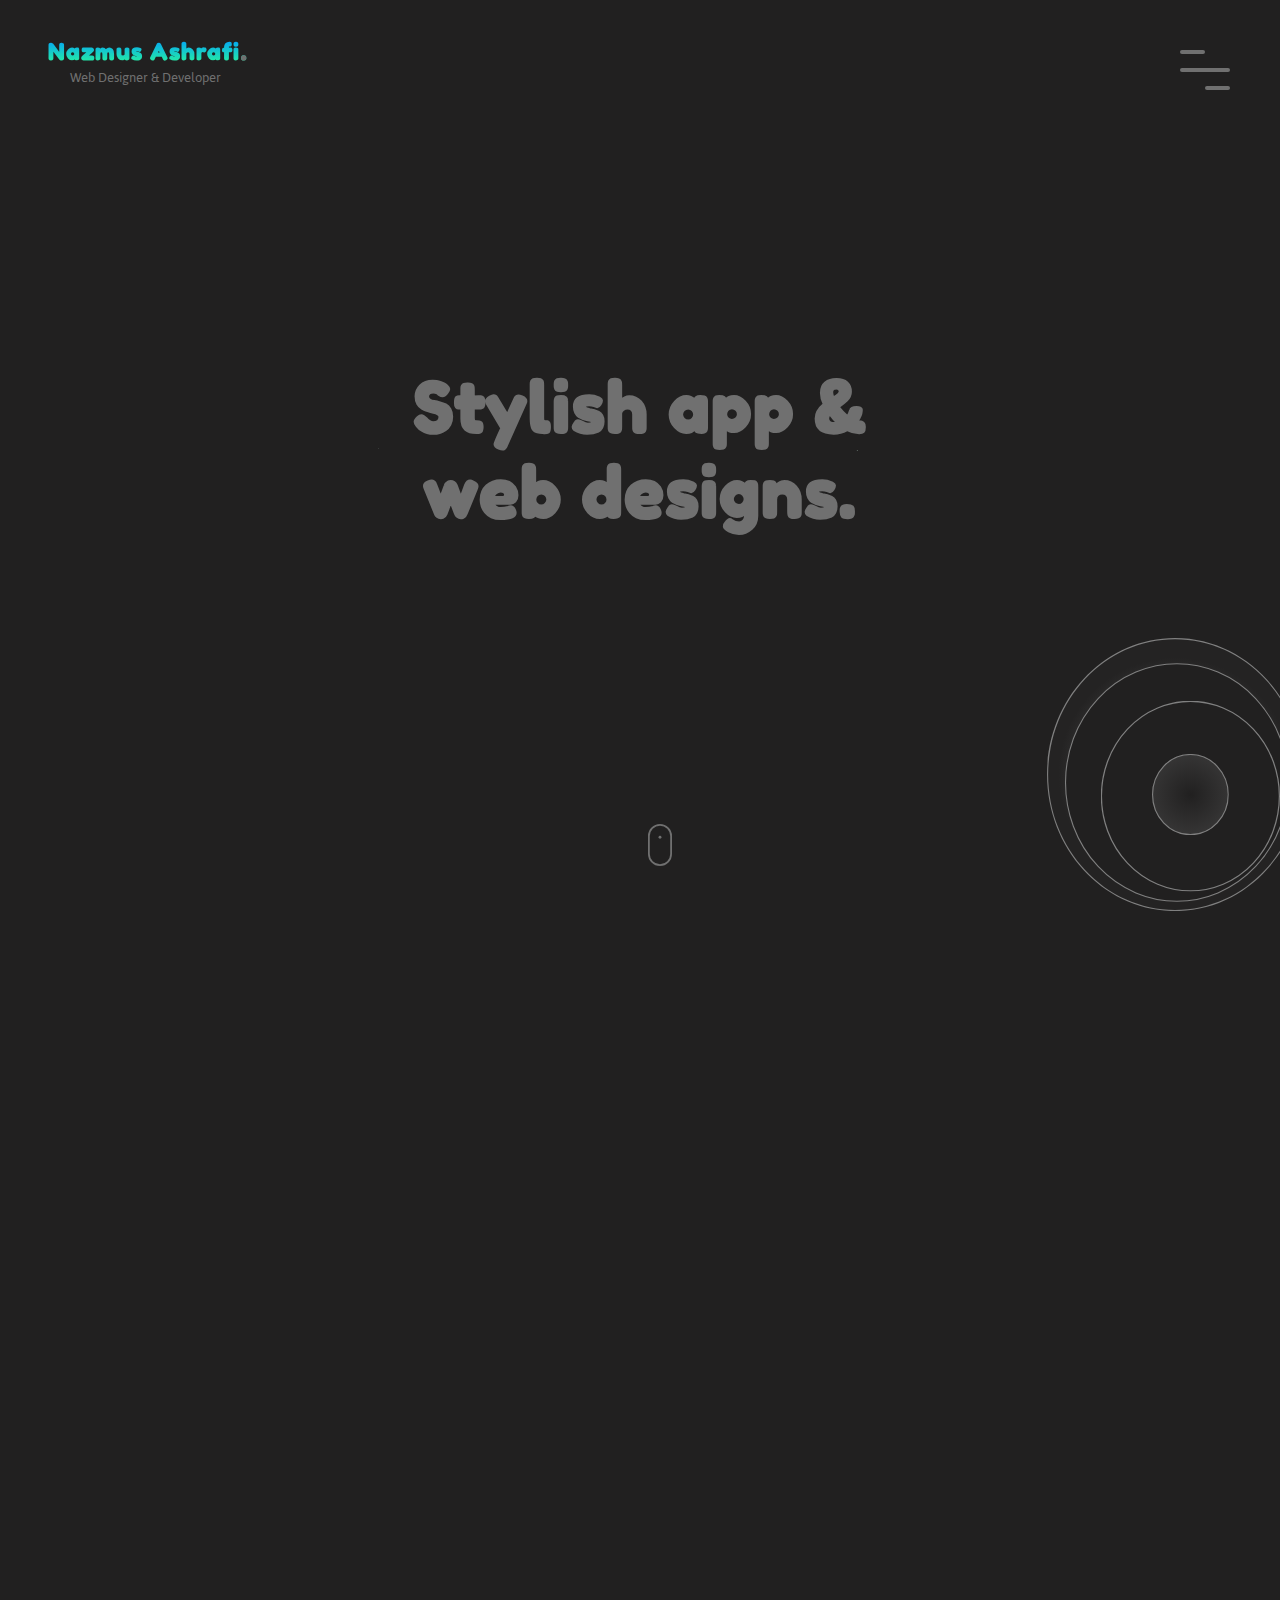
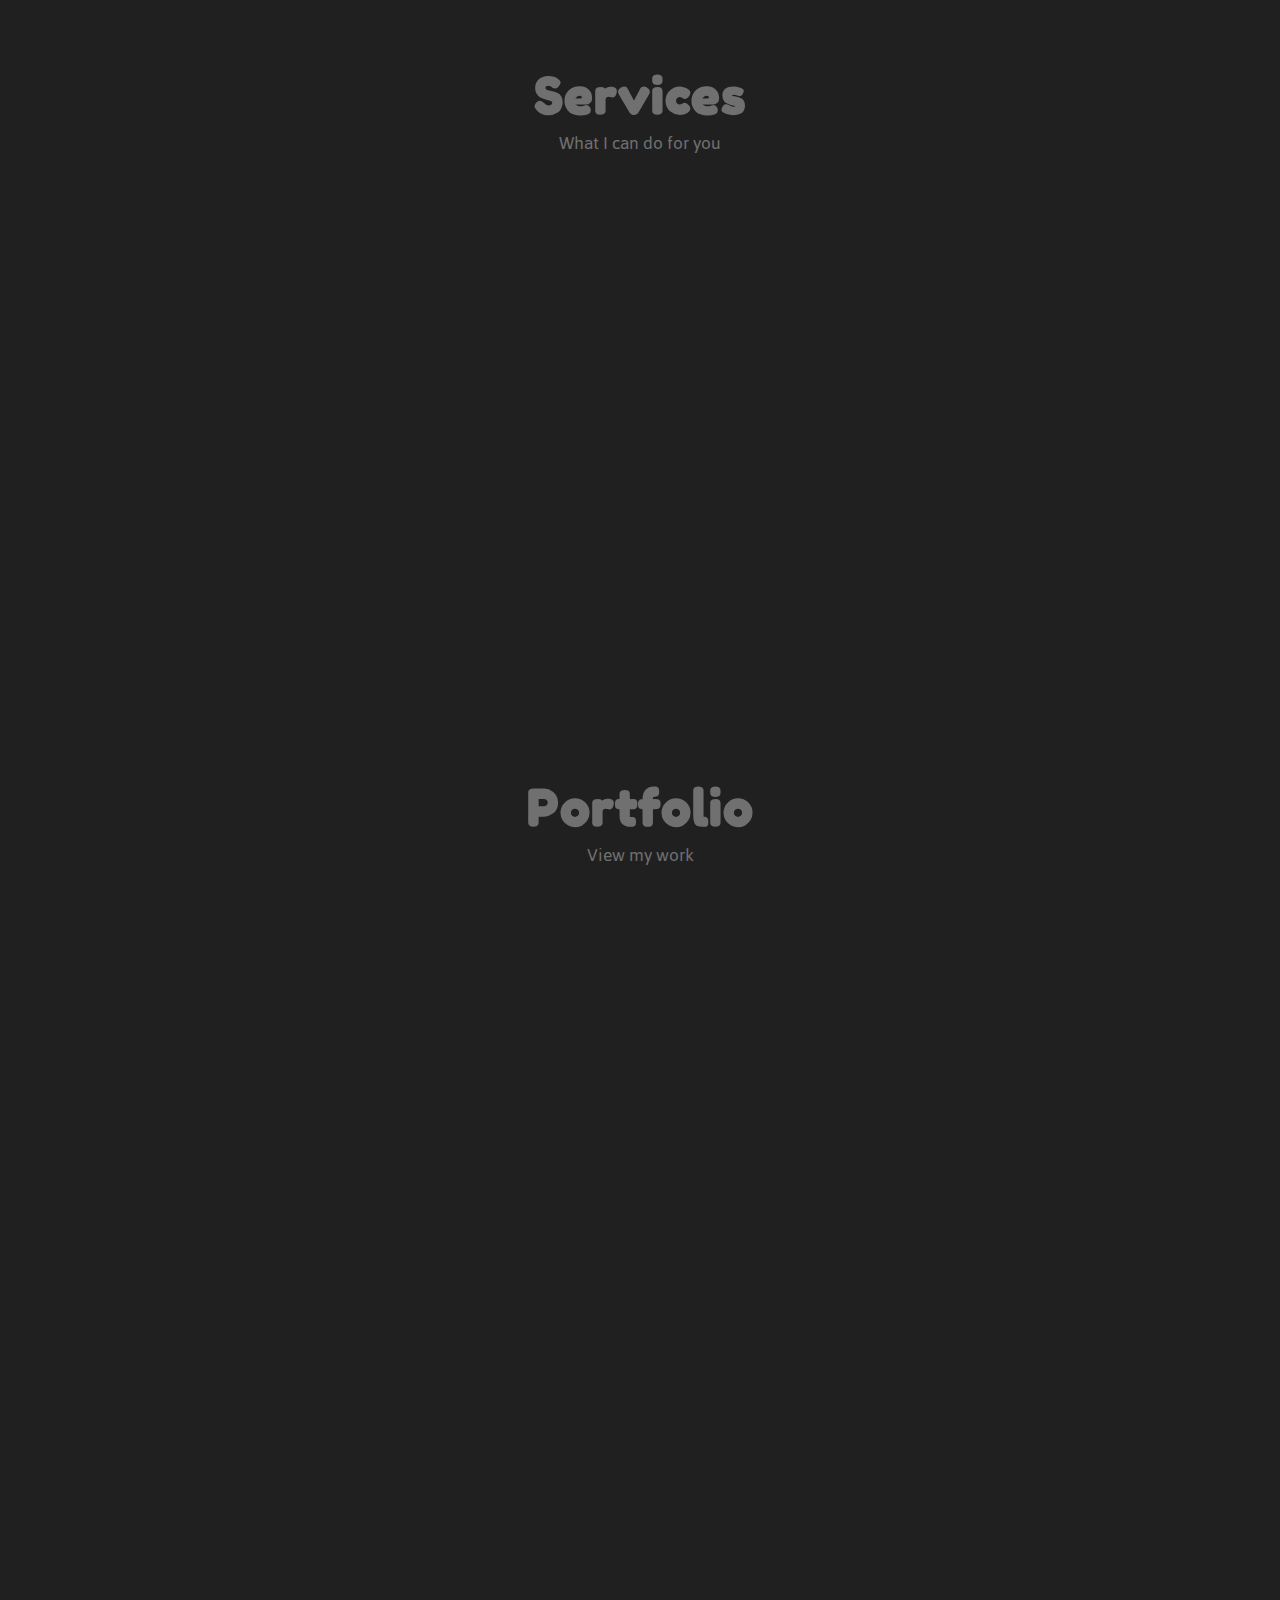
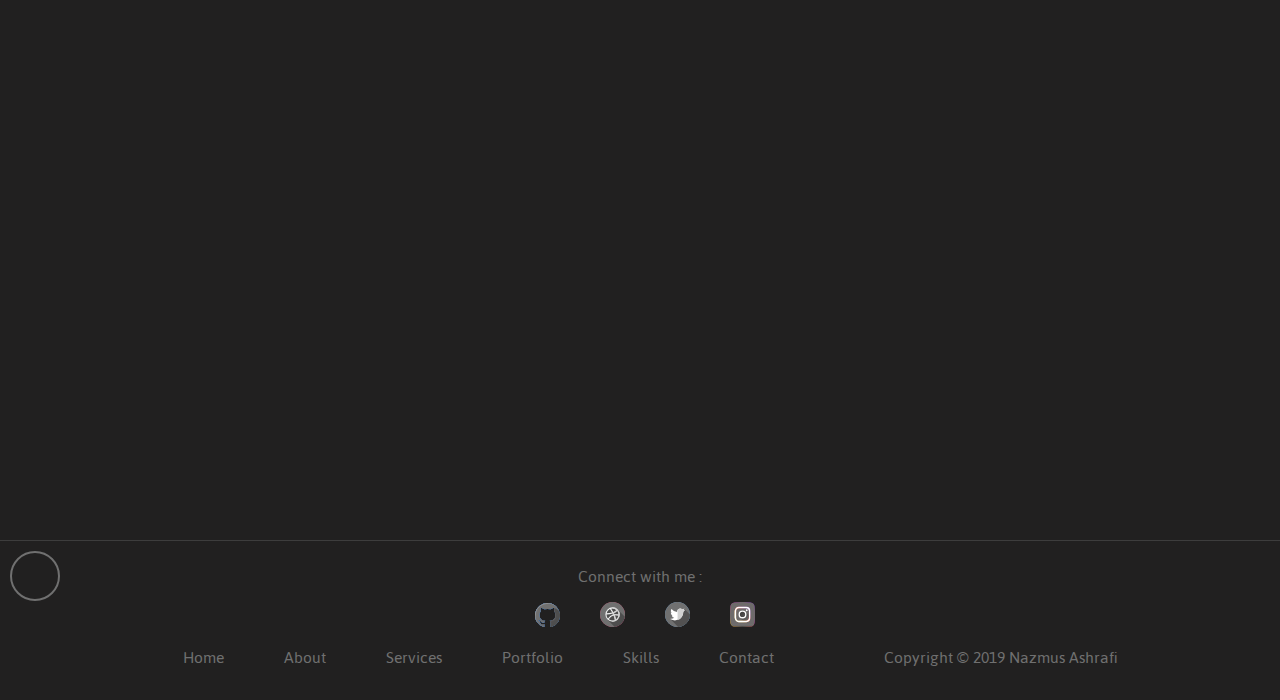
==== commit da4f0309: "beta updated v1.1" ====
--- a/index.html
+++ b/index.html
@@ -25,6 +25,10 @@
 
   <body>
     <header id="header">
+      <div class="logo">
+        <h1>Nazmus Ashrafi<span class="logo-dot">.</span></h1>
+        <h6>Web Designer & Developer</h6>
+      </div>
       <div class="menu-toggler">
         <div class="bar half start"></div>
         <div class="bar "></div>
@@ -33,7 +37,7 @@
       <nav class="top-nav">
         <ul class="nav-list hidden-menu">
           <li>
-            <a href="index.html" class="nav-link">Home</a>
+            <a href="#header" class="nav-link">Home</a>
           </li>
           <li>
             <a href="#about" class="nav-link">About</a>
@@ -54,14 +58,10 @@
       </nav>
 
       <div class="landing-text">
-        <h1>Nazmus Ashrafi</h1>
-        <h6>Software Engineer</h6>
-      </div>
-      <div class="leaves">
-        <img src="/images/leaf 1.svg" alt="" class="leaf-1" />
-        <img src="/images/leaf 2.svg" alt="" class="leaf-2" />
-        <img src="/images/leaf 3.svg" alt="" class="leaf-3" />
-      </div>
+        <h1>Stylish app &</h1>
+        <h1>web designs.</h1>
+      </div>
+
       <div class="plus">
         <img src="/images/plus.svg" alt="plus" class="plus" />
       </div>
@@ -72,9 +72,6 @@
         <img src="/images/Ellipse 1.svg" alt="" class="circ-1" />
         <img src="/images/Ellipse 2.svg" alt="" class="circ-2" />
         <img src="/images/Elipse 3.svg" alt="" class="circ-3" />
-      </div>
-      <div class="ghost">
-        <img src="/images/ghost.svg" alt="ghost" class="ghost-img" />
       </div>
 
       <div class="container-scroll">
@@ -243,7 +240,7 @@
             data-aos="fade-left"
             data-aos-delay="300"
           >
-            <img src="/images/coming soon.svg" alt="coming soon image" />
+            <img src="/images/coming soon.png" alt="coming soon image" />
           </div>
         </div>
         <hr class="hr-divider-portfolio" />
@@ -253,7 +250,7 @@
             data-aos="fade-right"
             data-aos-delay="1200"
           >
-            <img src="/images/web-dev-img.svg" alt="web development image" />
+            <img src="/images/web-dev-img.png" alt="web development image" />
           </div>
           <div
             class="portfolio-description "
@@ -289,7 +286,7 @@
             data-aos="fade-left"
             data-aos-delay="1500"
           >
-            <img src="/images/coming soon.svg" alt="coming soon image" />
+            <img src="/images/coming soon.png" alt="coming soon image" />
           </div>
         </div>
         <hr class="hr-divider-portfolio" />
@@ -299,7 +296,7 @@
             data-aos="fade-right"
             data-aos-delay="2000"
           >
-            <img src="/images/coming soon.svg" alt="coming soon image" />
+            <img src="/images/coming soon.png" alt="coming soon image" />
           </div>
           <div
             class="portfolio-description "
@@ -476,7 +473,7 @@
       <nav class="bottom-nav">
         <ul class="nav-list nav-list-bottom">
           <li>
-            <a href="index.html" class="nav-link-bottom">Home</a>
+            <a href="#header" class="nav-link-bottom">Home</a>
           </li>
           <li>
             <a href="#about" class="nav-link-bottom">About</a>
--- a/main.css
+++ b/main.css
@@ -121,48 +121,7 @@
 
 /* */
 
-/* leaves,plus,pencil,portal,ghost */
-
-.leaves {
-  position: relative;
-  top: 50%;
-  left: 50%;
-  transform: translate(-95%, -60%) scale(0.2);
-  width: 100%;
-  text-align: center;
-  z-index: 1;
-  top: 0px;
-}
-
-.leaf-1 {
-  position: absolute;
-  top: 50%;
-  left: 50%;
-  transform: translate(-20%, -40%) scale(0.7);
-  width: 100%;
-  text-align: center;
-  z-index: 1;
-}
-
-.leaf-2 {
-  position: absolute;
-  top: 50%;
-  left: 50%;
-  transform: translate(-50%, -20%) scale(1);
-  width: 100%;
-  text-align: center;
-  z-index: 2;
-}
-
-.leaf-3 {
-  position: absolute;
-  top: 50%;
-  left: 50%;
-  transform: translate(-66%, 22%) scale(1);
-  width: 100%;
-  text-align: center;
-  z-index: 1;
-}
+/* plus,pencil,portal */
 
 .portal {
   position: relative;
@@ -209,7 +168,7 @@
   position: absolute;
   top: 50%;
   left: 50%;
-  transform: translate(-74.5%, -82%) scale(0.17);
+  transform: translate(-70.5%, -92%) scale(0.19);
   width: 1000px;
   text-align: center;
   z-index: 1;
@@ -219,21 +178,12 @@
   position: absolute;
   top: 50%;
   left: 50%;
-  transform: translate(-25%, -79%) scale(0.28);
+  transform: translate(-30.2%, -40%) scale(0.24);
   width: 1000px;
   text-align: center;
   z-index: 1;
 }
 
-.ghost {
-  position: absolute;
-  top: 50%;
-  left: 50%;
-  transform: translate(-110.5%, -20%) scale(0.11);
-  width: 1000px;
-  text-align: center;
-  z-index: 1;
-}
 /* */
 
 /* Start global */
@@ -306,6 +256,32 @@
   height: 100%;
   position: relative;
   height: 100vh;
+}
+
+.logo {
+  padding: 38px 40px;
+}
+
+.logo h1 {
+  margin-left: 8px;
+  font-family: "FredokaOne-Regular";
+  font-size: 23px;
+  background: linear-gradient(to top, #2af598, #009efd);
+  -webkit-background-clip: text;
+  -webkit-text-fill-color: transparent;
+  letter-spacing: 1px;
+}
+
+.logo-dot {
+  background: #707070;
+  -webkit-background-clip: text;
+  -webkit-text-fill-color: transparent;
+  margin-left: 1px;
+}
+
+.logo h6 {
+  margin-left: 30px;
+  font-size: 15px;
 }
 
 .top-nav {
@@ -409,17 +385,21 @@
   z-index: 1;
 }
 
+.landing-text {
+  position: absolute;
+  top: 50%;
+  left: 50%;
+  transform: translate(-50%, -50%);
+  width: 100%;
+  text-align: center;
+  z-index: 1;
+}
+
 .landing-text h1 {
   font-size: 7rem;
   font-family: "FredokaOne-Regular", sans-serif;
   letter-spacing: 1px;
   user-select: none;
-}
-
-.landing-text h6 {
-  font-size: 2rem;
-  font-weight: 200;
-  font-family: "Jaldi-Regular", sans-serif;
 }
 /* End header */
 
@@ -722,7 +702,7 @@
   background: linear-gradient(to top, #009efd, #2af598);
   border: none;
   border-radius: 10px;
-  color: #eff1ef;
+  color: #111111;
   margin-top: 10px;
   margin-bottom: 80px;
   padding: 0.8rem 1.2rem;
@@ -787,13 +767,13 @@
 
 @keyframes pulse {
   0% {
-    box-shadow: 0 0 0 0 rgba(0, 158, 253, 0.99);
+    box-shadow: 0 0 0 0 rgba(42, 245, 152, 0.99);
   }
   70% {
     box-shadow: 0 0 0 0.8rem rgba(42, 245, 152, 0);
   }
   100% {
-    box-shadow: 0 0 0 0 rgba(0, 158, 253, 0);
+    box-shadow: 0 0 0 0 rgba(42, 245, 152, 0);
   }
 }
 
@@ -801,7 +781,7 @@
 
 /* Media Queries start */
 
-@media screen and (max-width: 768px) {
+@media screen and (max-width: 855px) {
   body {
     overflow-x: hidden;
   }
@@ -815,11 +795,23 @@
   }
 
   .plus {
-    transform: translate(-71%, -79%) scale(0.16);
+    transform: translate(-68%, -92%) scale(0.16);
   }
 
   .pencil {
-    transform: translate(-28.5%, -79%) scale(0.23);
+    transform: translate(-33%, -42%) scale(0.23);
+  }
+
+  .circ-1 {
+    display: none;
+  }
+
+  .circ-2 {
+    display: none;
+  }
+
+  .circ-3 {
+    display: none;
   }
 
   .hidden-menu {
@@ -925,6 +917,10 @@
     overflow-x: hidden;
   }
 
+  .logo {
+    padding: 20px 15px;
+  }
+
   .menu-toggler {
     top: 2rem;
     right: 2rem;
@@ -939,11 +935,11 @@
   }
 
   .plus {
-    transform: translate(-68%, -79%) scale(0.13);
+    transform: translate(-65%, -93%) scale(0.13);
   }
 
   .pencil {
-    transform: translate(-31.8%, -77%) scale(0.2);
+    transform: translate(-35.6%, -40%) scale(0.2);
   }
 
   .nav-link {
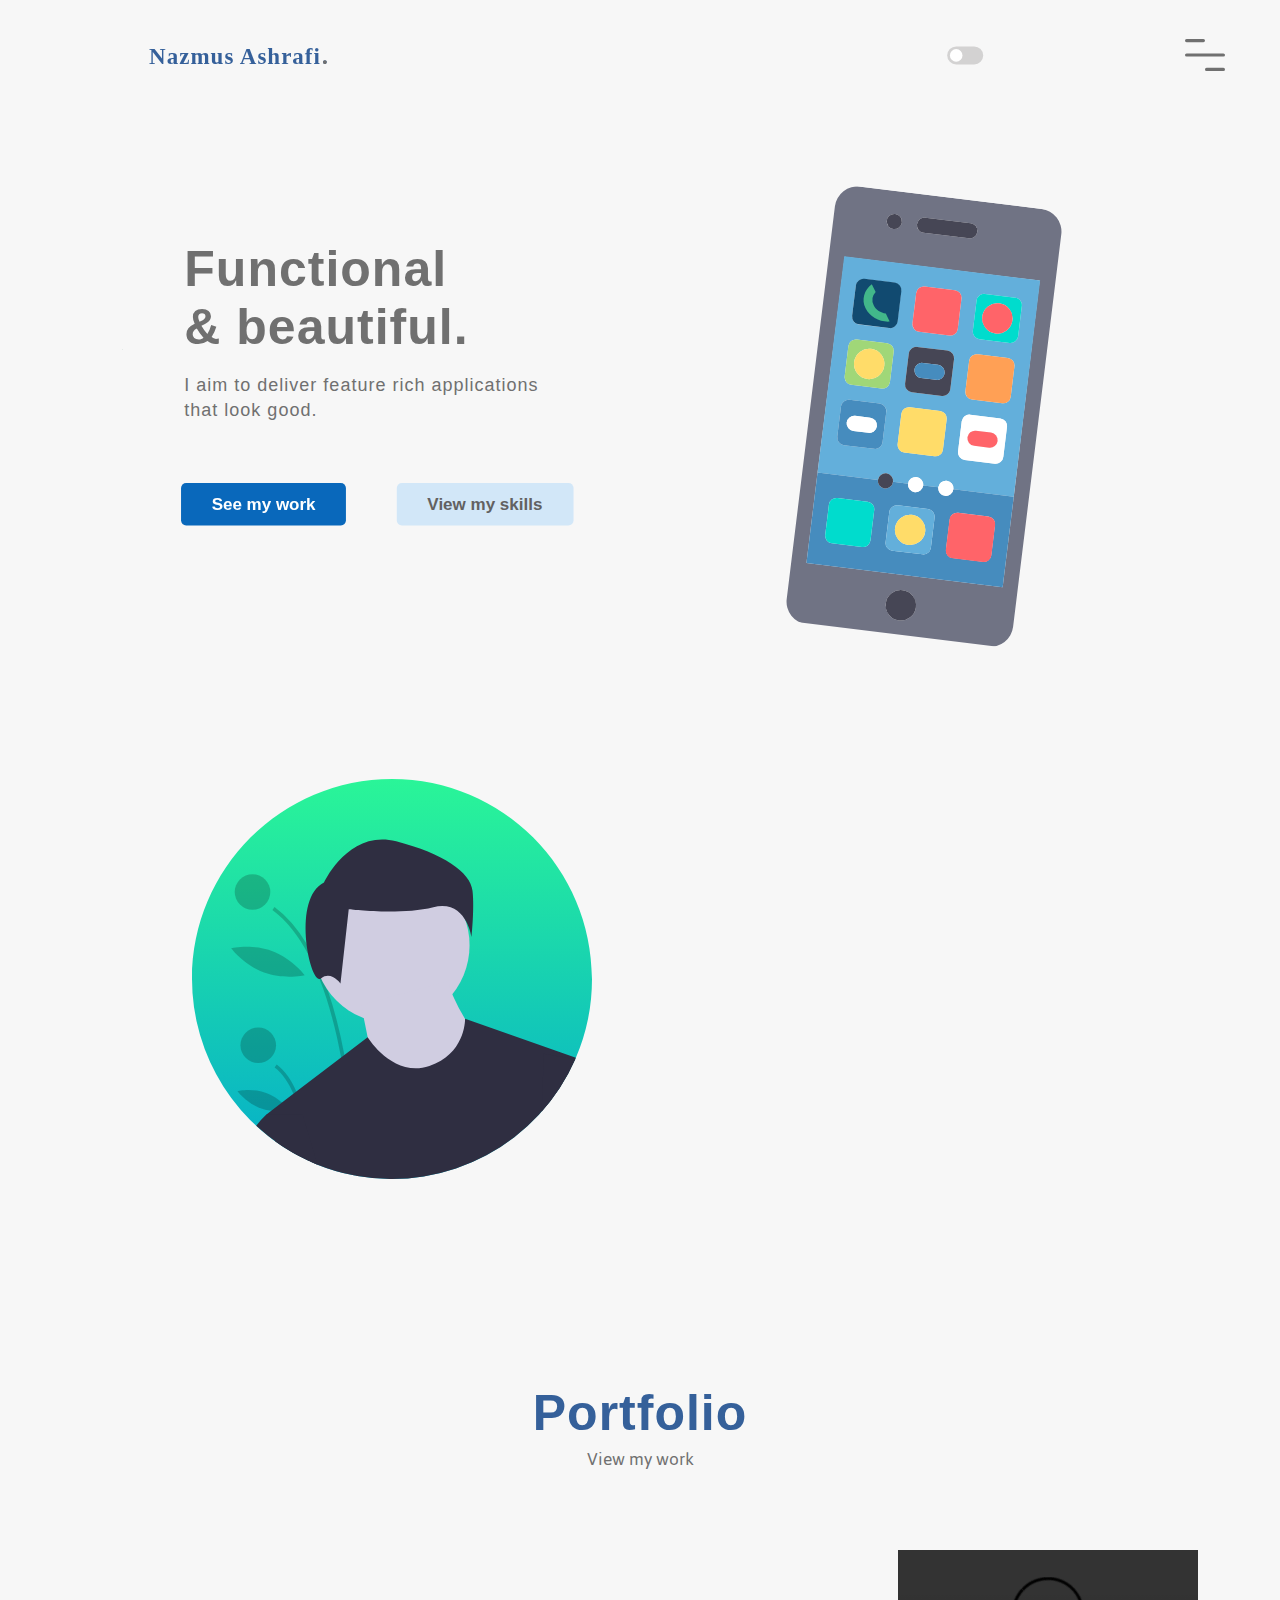
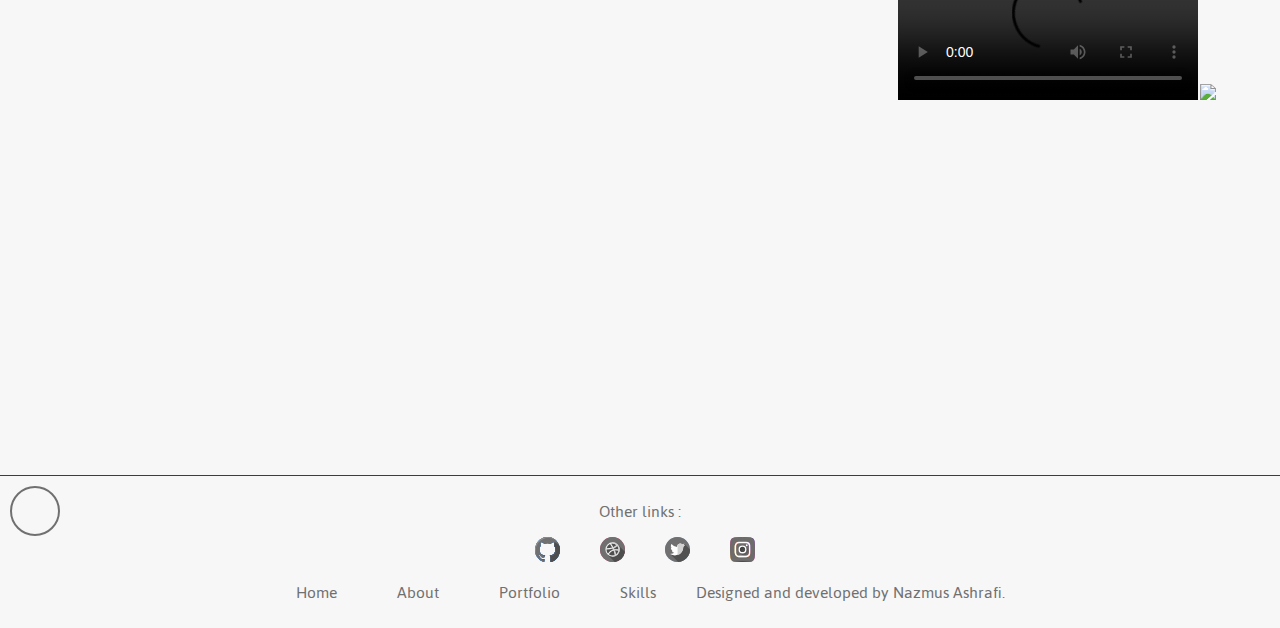
==== commit e0261561: "update" ====
--- a/index.html
+++ b/index.html
@@ -1,5 +1,5 @@
 <!DOCTYPE html>
-<html lang="en">
+<html lang="en" data-theme="light">
   <head>
     <meta charset="UTF-8" />
     <meta name="viewport" content="width=device-width, initial-scale=1" />
@@ -11,30 +11,55 @@
       integrity="sha384-fnmOCqbTlWIlj8LyTjo7mOUStjsKC4pOpQbqyi7RrhN7udi9RwhKkMHpvLbHG9Sr"
       crossorigin="anonymous"
     />
-    <link
-      href="https://fonts.googleapis.com/css?family=Fredoka+One&display=swap"
-      rel="stylesheet"
-    />
+    <link href="https://fonts.googleapis.com/css?family=Comfortaa&display=swap" rel="stylesheet">
+
     <link
       href="https://fonts.googleapis.com/css?family=Jaldi&display=swap"
       rel="stylesheet"
     />
 
     <link rel="stylesheet" href="main.css" />
+    <link rel="stylesheet" href="main.scss" />
+    <link rel="shortcut icon" type="image/png" alt="main-icon" href="images/favicon.svg">
+
+    <meta property="og:image" content="https://img.techpowerup.org/200525/png-logo.png"/>
   </head>
 
-  <body>
+  <body class="body">
     <header id="header">
-      <div class="logo">
+      <div class="logo container">
         <h1>Nazmus Ashrafi<span class="logo-dot">.</span></h1>
-        <h6>Web Designer & Developer</h6>
+        <div class="menu-chr">
+          <ul class="nav-list-dex dex-menu">
+            <li>
+              <a href="#header" class="nav-link-dex">Home</a>
+            </li>
+            <li>
+              <a href="#about" class="nav-link-dex">About</a>
+            </li>
+            
+            <li>
+              <a href="#portfolio" class="nav-link-dex">Portfolio</a>
+            </li>
+            <li>
+              <a href="#skill-tech-bar" class="nav-link-dex">Skills</a>
+            </li>
+            
+          </ul>
+          <div class="container-toggle">
+            <input type="checkbox" id="switch" name="theme" class="toggle-button" /><label for="switch"></label>
+          </div>
+        </div>
+       
       </div>
+
       <div class="menu-toggler">
         <div class="bar half start"></div>
         <div class="bar "></div>
         <div class="bar half end"></div>
       </div>
       <nav class="top-nav">
+       
         <ul class="nav-list hidden-menu">
           <li>
             <a href="#header" class="nav-link">Home</a>
@@ -42,36 +67,600 @@
           <li>
             <a href="#about" class="nav-link">About</a>
           </li>
-          <li>
-            <a href="#services" class="nav-link">Services</a>
-          </li>
+          
           <li>
             <a href="#portfolio" class="nav-link">Portfolio</a>
           </li>
           <li>
             <a href="#skill-tech-bar" class="nav-link">Skills</a>
           </li>
-          <li>
-            <a href="#contact" class="nav-link">Contact</a>
-          </li>
+          
         </ul>
       </nav>
-
-      <div class="landing-text">
-        <h1>Stylish app &</h1>
-        <h1>web designs.</h1>
+    </header>
+
+    <section class="landing-page container-landing">
+      <div class="left">
+        <div class="landing-text ">
+          <h1>Functional</h1>
+          <h1>& beautiful.</h1>
+
+          <p>I aim to deliver feature rich applications
+          </p>
+          <p>
+          that look good.</p>
+          <div class="landing-btns">
+            <a href="#portfolio" class="cta-main">See my work</a>
+            <a href="#skill-tech" class="cta-side">View my skills</a>
+          </div>
+        </div>
+        
+        <div class="plus">
+            <img src="/images/plus.svg" alt="plus" class="plus plus-dark" />
+            <img src="/images/plus bright.svg" alt="plus" class="plus plus-bright" />
+          </div>
+        <div class="pencil-bright">
+          <img src="/images/pencil.svg" alt="pencil" class=" pencil-bright" />
+        </div>
+        <div class="pencil-dark">
+          <img src="/images/pencil dark.svg" alt="pencil" class="pencil-dark" />
+        </div>
       </div>
-
-      <div class="plus">
-        <img src="/images/plus.svg" alt="plus" class="plus" />
       </div>
-      <div class="pencil">
-        <img src="/images/pencil.svg" alt="pencil" class="pencil" />
-      </div>
-      <div class="portal">
-        <img src="/images/Ellipse 1.svg" alt="" class="circ-1" />
-        <img src="/images/Ellipse 2.svg" alt="" class="circ-2" />
-        <img src="/images/Elipse 3.svg" alt="" class="circ-3" />
+
+      <div class="phone-anim right">
+        <svg xmlns="http://www.w3.org/2000/svg" width="359.449" height="694.933" viewBox="0 0 359.449 694.933" class="phone">
+          <defs>
+            <style>
+              .a {
+                fill: #707384;
+              }
+      
+              .b {
+                fill: #63afdb;
+              }
+      
+              .c {
+                fill: #468cbe;
+              }
+      
+              .d {
+                fill: #464655;
+              }
+      
+              .e {
+                fill: #00dccd;
+              }
+      
+              .f {
+                fill: #ffdc69;
+              }
+      
+              .g {
+                fill: #fff;
+              }
+      
+              .h {
+                fill: #ffa055;
+              }
+      
+              .i {
+                fill: #a0d778;
+              }
+      
+              .j {
+                fill: #ff6469;
+              }
+      
+              .k {
+                fill: #114a70;
+              }
+      
+              .l {
+                fill: #42b78a;
+              }
+            </style>
+          </defs>
+          <g transform="translate(-1295.95 -235.278)">
+            <g transform="translate(1295.95 235.278)">
+              <path class="a"
+                d="M323.5,0H35.945A35.945,35.945,0,0,0,0,35.945V658.988a35.945,35.945,0,0,0,35.945,35.945H323.5a35.945,35.945,0,0,0,35.945-35.945V35.945A35.945,35.945,0,0,0,323.5,0ZM131.8,47.926a11.983,11.983,0,0,1,11.982-11.982h71.89a11.983,11.983,0,0,1,11.982,11.982h0a11.983,11.983,0,0,1-11.982,11.982h-71.89A11.982,11.982,0,0,1,131.8,47.926ZM95.853,35.945A11.982,11.982,0,1,1,83.871,47.927,11.983,11.983,0,0,1,95.853,35.945ZM179.724,670.97a23.963,23.963,0,1,1,23.963-23.963A23.963,23.963,0,0,1,179.724,670.97ZM335.486,455.3V599.08H23.963V455.3l1.025-342.875H334.562l.922,342.875Z"
+                transform="translate(0 0)" />
+              <path class="b"
+                d="M0,343.235H95.853a11.982,11.982,0,0,1,23.964,0h23.963a11.982,11.982,0,0,1,23.964,0h23.963a11.982,11.982,0,0,1,23.964,0h95.853L311.259,0H.218ZM215.669,43.7a11.983,11.983,0,0,1,11.982-11.982h47.926A11.983,11.983,0,0,1,287.56,43.7V91.622A11.983,11.983,0,0,1,275.578,103.6H227.652a11.983,11.983,0,0,1-11.982-11.982Zm0,95.852a11.983,11.983,0,0,1,11.982-11.982h47.926a11.983,11.983,0,0,1,11.982,11.982v47.926a11.983,11.983,0,0,1-11.982,11.982H227.652a11.983,11.983,0,0,1-11.982-11.982Zm0,95.853a11.983,11.983,0,0,1,11.982-11.982h47.926A11.983,11.983,0,0,1,287.56,235.4v47.926a11.983,11.983,0,0,1-11.982,11.982H227.652a11.983,11.983,0,0,1-11.982-11.982ZM119.816,43.7A11.983,11.983,0,0,1,131.8,31.714h47.926A11.983,11.983,0,0,1,191.706,43.7V91.622A11.983,11.983,0,0,1,179.724,103.6H131.8a11.983,11.983,0,0,1-11.982-11.982Zm0,95.852A11.983,11.983,0,0,1,131.8,127.566h47.926a11.983,11.983,0,0,1,11.982,11.982v47.926a11.983,11.983,0,0,1-11.982,11.982H131.8a11.983,11.983,0,0,1-11.982-11.982Zm0,95.853A11.983,11.983,0,0,1,131.8,223.419h47.926A11.983,11.983,0,0,1,191.706,235.4v47.926a11.983,11.983,0,0,1-11.982,11.982H131.8a11.983,11.983,0,0,1-11.982-11.982ZM23.964,43.7A11.983,11.983,0,0,1,35.947,31.714H83.872A11.983,11.983,0,0,1,95.855,43.7V91.622A11.983,11.983,0,0,1,83.872,103.6H35.947A11.983,11.983,0,0,1,23.964,91.622Zm0,95.852a11.983,11.983,0,0,1,11.982-11.982H83.872a11.983,11.983,0,0,1,11.982,11.982v47.926a11.983,11.983,0,0,1-11.982,11.982H35.947a11.983,11.983,0,0,1-11.982-11.982Zm0,95.853a11.983,11.983,0,0,1,11.982-11.982H83.872A11.983,11.983,0,0,1,95.855,235.4v47.926a11.983,11.983,0,0,1-11.982,11.982H35.947a11.983,11.983,0,0,1-11.982-11.982Z"
+                transform="translate(23.963 112.065)" />
+              <path class="c"
+                d="M203.69,11.982A11.983,11.983,0,0,1,191.708,0H167.745a11.983,11.983,0,0,1-11.982,11.982A11.983,11.983,0,0,1,143.781,0H119.818a11.983,11.983,0,0,1-11.982,11.982A11.983,11.983,0,0,1,95.853,0H0V143.779H311.521V0H215.668A11.977,11.977,0,0,1,203.69,11.982ZM95.856,95.853a11.983,11.983,0,0,1-11.982,11.982H35.948A11.983,11.983,0,0,1,23.966,95.853V47.927A11.983,11.983,0,0,1,35.948,35.945H83.874A11.983,11.983,0,0,1,95.856,47.927Zm95.853,0a11.983,11.983,0,0,1-11.982,11.982H131.8a11.983,11.983,0,0,1-11.982-11.982V47.927A11.983,11.983,0,0,1,131.8,35.945h47.926a11.983,11.983,0,0,1,11.982,11.982Zm35.945-59.908H275.58a11.983,11.983,0,0,1,11.982,11.982V95.853a11.983,11.983,0,0,1-11.982,11.982H227.654a11.983,11.983,0,0,1-11.982-11.982V47.927A11.982,11.982,0,0,1,227.654,35.945Z"
+                transform="translate(23.96 455.3)" />
+              <g transform="translate(83.871 35.944)">
+                <path class="d"
+                  d="M11.982,23.964h71.89A11.983,11.983,0,0,0,95.855,11.982h0A11.983,11.983,0,0,0,83.872,0H11.982A11.983,11.983,0,0,0,0,11.982H0A11.984,11.984,0,0,0,11.982,23.964Z"
+                  transform="translate(47.926 0)" />
+                <ellipse class="d" cx="11.982" cy="11.982" rx="11.982" ry="11.982" />
+                <ellipse class="d" cx="23.963" cy="23.963" rx="23.963" ry="23.963" transform="translate(71.89 587.1)" />
+              </g>
+              <path class="b"
+                d="M59.908,0H11.982A11.983,11.983,0,0,0,0,11.982V59.908A11.983,11.983,0,0,0,11.982,71.89H59.908A11.983,11.983,0,0,0,71.89,59.908V11.982A11.983,11.983,0,0,0,59.908,0ZM35.945,59.908A23.963,23.963,0,1,1,59.908,35.945,23.963,23.963,0,0,1,35.945,59.908Z"
+                transform="translate(143.779 491.246)" />
+              <path class="e"
+                d="M59.908,0H11.982A11.983,11.983,0,0,0,0,11.982V59.908A11.983,11.983,0,0,0,11.982,71.89H59.908A11.983,11.983,0,0,0,71.89,59.908V11.982A11.982,11.982,0,0,0,59.908,0Z"
+                transform="translate(47.926 491.246)" />
+              <path class="f"
+                d="M11.982,71.89H59.908A11.983,11.983,0,0,0,71.89,59.908V11.982A11.983,11.983,0,0,0,59.908,0H11.982A11.983,11.983,0,0,0,0,11.982V59.908A11.983,11.983,0,0,0,11.982,71.89Z"
+                transform="translate(143.779 335.484)" />
+              <path class="g"
+                d="M11.982,71.89H59.908A11.983,11.983,0,0,0,71.89,59.908V11.982A11.983,11.983,0,0,0,59.908,0H11.982A11.983,11.983,0,0,0,0,11.982V59.908A11.982,11.982,0,0,0,11.982,71.89Zm0-35.945A11.983,11.983,0,0,1,23.964,23.963H47.927A11.983,11.983,0,0,1,59.91,35.945h0A11.983,11.983,0,0,1,47.927,47.927H23.964A11.982,11.982,0,0,1,11.982,35.945Z"
+                transform="translate(239.632 335.484)" />
+              <path class="c"
+                d="M11.982,71.89H59.908A11.983,11.983,0,0,0,71.89,59.908V11.982A11.983,11.983,0,0,0,59.908,0H11.982A11.983,11.983,0,0,0,0,11.982V59.908A11.984,11.984,0,0,0,11.982,71.89Zm0-35.945A11.983,11.983,0,0,1,23.964,23.963H47.927A11.983,11.983,0,0,1,59.909,35.945h0A11.983,11.983,0,0,1,47.927,47.927H23.964A11.983,11.983,0,0,1,11.982,35.945Z"
+                transform="translate(47.926 335.484)" />
+              <path class="d"
+                d="M11.982,71.89H59.908A11.983,11.983,0,0,0,71.89,59.908V11.982A11.983,11.983,0,0,0,59.908,0H11.982A11.983,11.983,0,0,0,0,11.982V59.908A11.982,11.982,0,0,0,11.982,71.89Zm0-35.945A11.983,11.983,0,0,1,23.964,23.963H47.927A11.983,11.983,0,0,1,59.909,35.945h0A11.983,11.983,0,0,1,47.927,47.927H23.964A11.981,11.981,0,0,1,11.982,35.945Z"
+                transform="translate(143.779 239.631)" />
+              <path class="h"
+                d="M11.982,71.89H59.908A11.983,11.983,0,0,0,71.89,59.908V11.982A11.983,11.983,0,0,0,59.908,0H11.982A11.983,11.983,0,0,0,0,11.982V59.908A11.981,11.981,0,0,0,11.982,71.89Z"
+                transform="translate(239.632 239.631)" />
+              <path class="i"
+                d="M11.982,71.89H59.908A11.983,11.983,0,0,0,71.89,59.908V11.982A11.983,11.983,0,0,0,59.908,0H11.982A11.983,11.983,0,0,0,0,11.982V59.908A11.983,11.983,0,0,0,11.982,71.89ZM35.945,11.982A23.963,23.963,0,1,1,11.982,35.945,23.962,23.962,0,0,1,35.945,11.982Z"
+                transform="translate(47.926 239.631)" />
+              <path class="j"
+                d="M11.982,71.89H59.908A11.983,11.983,0,0,0,71.89,59.908V11.982A11.983,11.983,0,0,0,59.908,0H11.982A11.983,11.983,0,0,0,0,11.982V59.908A11.983,11.983,0,0,0,11.982,71.89Z"
+                transform="translate(143.779 143.779)" />
+              <path class="j"
+                d="M12.065,72.39H60.324A12.066,12.066,0,0,0,72.39,60.324V12.065A12.066,12.066,0,0,0,60.324,0H12.065A12.066,12.066,0,0,0,0,12.065V60.324A12.066,12.066,0,0,0,12.065,72.39Z"
+                transform="translate(239.392 491.16)" />
+              <path class="e"
+                d="M11.982,71.89H59.908A11.983,11.983,0,0,0,71.89,59.908V11.982A11.983,11.983,0,0,0,59.908,0H11.982A11.983,11.983,0,0,0,0,11.982V59.908A11.982,11.982,0,0,0,11.982,71.89ZM35.945,11.982A23.963,23.963,0,1,1,11.982,35.945,23.962,23.962,0,0,1,35.945,11.982Z"
+                transform="translate(239.632 143.779)" />
+              <g transform="translate(47.926 143.779)">
+                <ellipse class="f" cx="23.963" cy="23.963" rx="23.963" ry="23.963" transform="translate(11.982 107.834)" />
+                <ellipse class="f" cx="23.963" cy="23.963" rx="23.963" ry="23.963" transform="translate(107.835 359.449)" />
+              </g>
+              <ellipse class="j" cx="23.963" cy="23.963" rx="23.963" ry="23.963" transform="translate(251.615 155.761)" />
+              <path class="c"
+                d="M11.982,23.964H35.945A11.983,11.983,0,0,0,47.927,11.982h0A11.983,11.983,0,0,0,35.945,0H11.982A11.983,11.983,0,0,0,0,11.982H0A11.983,11.983,0,0,0,11.982,23.964Z"
+                transform="translate(155.76 263.594)" />
+              <path class="j"
+                d="M11.982,23.964H35.945A11.983,11.983,0,0,0,47.927,11.982h0A11.983,11.983,0,0,0,35.945,0H11.982A11.983,11.983,0,0,0,0,11.982H0A11.984,11.984,0,0,0,11.982,23.964Z"
+                transform="translate(251.613 359.447)" />
+              <path class="g"
+                d="M11.982,23.964H35.945A11.983,11.983,0,0,0,47.927,11.982h0A11.983,11.983,0,0,0,35.945,0H11.982A11.983,11.983,0,0,0,0,11.982H0A11.983,11.983,0,0,0,11.982,23.964Z"
+                transform="translate(59.908 359.447)" />
+              <ellipse class="d" cx="11.982" cy="11.982" rx="11.982" ry="11.982" transform="translate(119.816 443.318)" />
+              <g transform="translate(167.742 443.318)">
+                <ellipse class="g" cx="11.982" cy="11.982" rx="11.982" ry="11.982" />
+                <ellipse class="g" cx="11.982" cy="11.982" rx="11.982" ry="11.982" transform="translate(47.926 0)" />
+              </g>
+            </g>
+            <g transform="translate(-3316.565 -466.402)">
+              <path class="k"
+                d="M60.221,0H12.045A12.046,12.046,0,0,0,0,12.045V60.221A12.046,12.046,0,0,0,12.045,72.265H60.221A12.046,12.046,0,0,0,72.265,60.221V12.045A12.045,12.045,0,0,0,60.221,0Z"
+                transform="translate(4660.475 845.011)" />
+              <path class="l"
+                d="M37.574,43.173c-8.1,0-16.193-3.6-20.511-10.553a18.807,18.807,0,0,1,.54-21.107L10.046,0C-.749,10.314-3.448,26.144,4.918,38.856,13.285,51.807,29.747,57.8,45.13,54.925Z"
+                transform="translate(4675.124 852.112)" />
+            </g>
+          </g>
+        </svg>
+        <svg xmlns="http://www.w3.org/2000/svg" width="371.092" height="523.52" viewBox="0 0 371.092 523.52" class="scr1">
+          <defs>
+            <style>
+              .ascr1 {
+                fill: #114a70;
+              }
+      
+              .bscr1 {
+                fill: #00233f;
+              }
+      
+              .cscr1 {
+                fill: #42b78a;
+              }
+      
+              .dscr1 {
+                fill: #0dd396;
+              }
+            </style>
+          </defs>
+          <g transform="translate(59.584 -0.005) rotate(7)">
+            <rect class="ascr1" width="313.848" height="488.914" transform="translate(0 0.007)" />
+            <path class="bscr1" d="M0,0H313.526V488.708" transform="translate(0.045 0)" />
+            <path class="cscr1"
+              d="M145.5,188.115c-31.353,0-62.705-15.676-79.427-45.984-16.721-29.262-14.631-64.8,2.09-91.968L38.9,0C-2.9,44.939-13.352,113.914,19.046,169.3a145.078,145.078,0,0,0,155.718,70.021Z"
+              transform="translate(65.652 91.051)" />
+            <path class="dscr1"
+              d="M99.155,145.267c-13.586-7.316-25.082-18.812-33.443-33.443s-11.5-30.307-11.5-45.984L16.593,0a145.877,145.877,0,0,0,2.09,139C43.765,182.89,88.7,209.017,136.778,212.152Z"
+              transform="translate(66.014 122.224)" />
+          </g>
+        </svg>
+        <svg xmlns="http://www.w3.org/2000/svg" width="370.593" height="522.569" viewBox="0 0 370.593 522.569" class="scrblk">
+          <defs>
+            <style>
+              .ablk {
+                fill: #202020;
+              }
+            </style>
+          </defs>
+          <g transform="translate(-3737.458 -1241.354) rotate(7)">
+            <g transform="translate(-954.087 -450.629)">
+              <path class="ablk" d="M0,0H313.457V488.006H0Z" transform="translate(4874 1220)" />
+            </g>
+          </g>
+        </svg>
+        <svg xmlns="http://www.w3.org/2000/svg" width="370.593" height="522.569" viewBox="0 0 370.593 522.569" class="land">
+          <defs>
+            <style>
+              .aland {
+                fill: #40b286;
+              }
+      
+              .bland {
+                fill: #114a70;
+              }
+      
+              .cland,
+              .gland {
+                fill: #fff;
+              }
+      
+              .dland,
+              .eland,
+              .hland {
+                fill: none;
+              }
+      
+              .eland {
+                stroke: #fff;
+                stroke-width: 8px;
+              }
+      
+              .fland,
+              .gland {
+                stroke: none;
+              }
+            </style>
+          </defs>
+          <g transform="translate(-4717.842 -1757.681) rotate(7)">
+            <g transform="translate(81.913 -57.629)">
+              <path class="aland" d="M0,0H313.457V488.006H0Z" transform="translate(4874 1220)" />
+              <path class="bland" d="M0,0H313.457V29.044H0Z" transform="translate(4874 1220)" />
+              <rect class="cland" width="215.673" height="15.536" rx="7.768" transform="translate(4923.349 1499.165)" />
+              <rect class="cland" width="215.673" height="15.536" rx="7.768" transform="translate(4920.349 1368.165)" />
+              <rect class="cland" width="215.673" height="15.536" rx="7.768" transform="translate(4920.349 1402.165)" />
+              <rect class="cland" width="71.381" height="14.622" rx="7.311" transform="translate(4920.349 1306.339)" />
+              <rect class="cland" width="119.381" height="15.536" rx="7.768" transform="translate(4920.349 1278.488)" />
+              <rect class="cland" width="215.673" height="15.536" rx="7.768" transform="translate(4923.349 1543.581)" />
+              <rect class="cland" width="215.673" height="15.536" rx="7.768" transform="translate(4923.349 1663.581)" />
+              <rect class="cland" width="104.381" height="15.536" rx="7.768" transform="translate(4920.349 1333.755)" />
+              <rect class="cland" width="161.755" height="15.536" rx="7.768" transform="translate(4923.349 1570.997)" />
+              <g transform="translate(-11 -34)">
+                <rect class="cland" width="17.622" height="2.406" rx="1.203" transform="translate(5158.349 1263.165)" />
+                <rect class="cland" width="17.622" height="2.406" rx="1.203" transform="translate(5158.349 1267.41)" />
+                <rect class="cland" width="17.635" height="2.406" rx="1.203" transform="translate(5158.349 1271.656)" />
+              </g>
+              <g class="dland" transform="translate(4927.004 1453.69)">
+                <path class="fland" d="M15.468,0H191.98a15.536,15.536,0,0,1,0,31.072H15.468A15.536,15.536,0,0,1,15.468,0Z" />
+                <path class="gland"
+                  d="M 15.46762084960938 7.999994277954102 C 11.34994506835938 7.999994277954102 7.999984741210938 11.38052749633789 7.999984741210938 15.5357608795166 C 7.999984741210938 19.69099426269531 11.34994506835938 23.0715274810791 15.46762084960938 23.0715274810791 L 191.9804840087891 23.0715274810791 C 196.0981140136719 23.0715274810791 199.4480895996094 19.69099426269531 199.4480895996094 15.5357608795166 C 199.4480895996094 11.38052749633789 196.0981140136719 7.999994277954102 191.9804840087891 7.999994277954102 L 15.46762084960938 7.999994277954102 M 15.46762084960938 -5.7220458984375e-06 L 191.9804840087891 -5.7220458984375e-06 C 200.5230255126953 -5.7220458984375e-06 207.4480895996094 6.955595016479492 207.4480895996094 15.5357608795166 C 207.4480895996094 24.11592864990234 200.5230255126953 31.0715274810791 191.9804840087891 31.0715274810791 L 15.46762084960938 31.0715274810791 C 6.925079345703125 31.0715274810791 -1.52587890625e-05 24.11592864990234 -1.52587890625e-05 15.5357608795166 C -1.52587890625e-05 6.955595016479492 6.925079345703125 -5.7220458984375e-06 15.46762084960938 -5.7220458984375e-06 Z" />
+              </g>
+            </g>
+            <g class="eland" transform="translate(5141 1220)">
+              <rect class="fland" width="80" height="75" />
+              <rect class="hland" x="4" y="4" width="72" height="67" />
+            </g>
+            <g class="eland" transform="translate(5010 1548)">
+              <rect class="fland" width="75" height="37" />
+              <rect class="hland" x="4" y="4" width="67" height="29" />
+            </g>
+            <g class="eland" transform="translate(5078 1548)">
+              <rect class="fland" width="75" height="37" />
+              <rect class="hland" x="4" y="4" width="67" height="29" />
+            </g>
+            <g class="eland" transform="translate(5146 1548)">
+              <rect class="fland" width="75" height="37" />
+              <rect class="hland" x="4" y="4" width="67" height="29" />
+            </g>
+          </g>
+        </svg>
+      
+        <svg xmlns="http://www.w3.org/2000/svg" width="370.593" height="522.569" viewBox="0 0 370.593 522.569" class="scr2">
+          <defs>
+            <style>
+              .ascr2 {
+                fill: #40b286;
+              }
+      
+              .bscr2,
+              .escr2 {
+                fill: #fff;
+              }
+      
+              .cscr2 {
+                fill: none;
+              }
+      
+              .dscr2,
+              .escr2 {
+                stroke: none;
+              }
+            </style>
+          </defs>
+          <g transform="translate(-4629.516 -1804.897) rotate(7)">
+            <path class="ascr2" d="M0,0H313.457V488.006H0Z" transform="translate(4874 1220)" />
+            <rect class="bscr2" width="215.673" height="15.536" rx="7.768" transform="translate(4923.349 1251.072)" />
+            <rect class="bscr2" width="215.673" height="15.536" rx="7.768" transform="translate(4923.349 1547.165)" />
+            <rect class="bscr2" width="215.673" height="14.622" rx="7.311" transform="translate(4923.349 1354.339)" />
+            <rect class="bscr2" width="215.673" height="15.536" rx="7.768" transform="translate(4923.349 1278.488)" />
+            <rect class="bscr2" width="215.673" height="15.536" rx="7.768" transform="translate(4923.349 1574.581)" />
+            <rect class="bscr2" width="215.673" height="15.536" rx="7.768" transform="translate(4923.349 1381.755)" />
+            <rect class="bscr2" width="161.755" height="15.536" rx="7.768" transform="translate(4923.349 1305.904)" />
+            <rect class="bscr2" width="161.755" height="15.536" rx="7.768" transform="translate(4923.349 1601.997)" />
+            <g class="cscr2" transform="translate(4927.004 1647.69)">
+              <path class="dscr2" d="M15.468,0H191.98a15.536,15.536,0,0,1,0,31.072H15.468A15.536,15.536,0,0,1,15.468,0Z" />
+              <path class="escr2"
+                d="M 15.46762084960938 7.999994277954102 C 11.34994506835938 7.999994277954102 7.999984741210938 11.38052749633789 7.999984741210938 15.5357608795166 C 7.999984741210938 19.69099426269531 11.34994506835938 23.0715274810791 15.46762084960938 23.0715274810791 L 191.9804840087891 23.0715274810791 C 196.0981140136719 23.0715274810791 199.4480895996094 19.69099426269531 199.4480895996094 15.5357608795166 C 199.4480895996094 11.38052749633789 196.0981140136719 7.999994277954102 191.9804840087891 7.999994277954102 L 15.46762084960938 7.999994277954102 M 15.46762084960938 -5.7220458984375e-06 L 191.9804840087891 -5.7220458984375e-06 C 200.5230255126953 -5.7220458984375e-06 207.4480895996094 6.955595016479492 207.4480895996094 15.5357608795166 C 207.4480895996094 24.11592864990234 200.5230255126953 31.0715274810791 191.9804840087891 31.0715274810791 L 15.46762084960938 31.0715274810791 C 6.925079345703125 31.0715274810791 -1.52587890625e-05 24.11592864990234 -1.52587890625e-05 15.5357608795166 C -1.52587890625e-05 6.955595016479492 6.925079345703125 -5.7220458984375e-06 15.46762084960938 -5.7220458984375e-06 Z" />
+            </g>
+            <g class="cscr2" transform="translate(4921.521 1428.315)">
+              <path class="dscr2"
+                d="M20.877,0H196.624C208.154,0,217.5,9.686,217.5,21.634V69.311c0,11.948-9.347,21.634-20.877,21.634H20.877C9.347,90.945,0,81.259,0,69.311V21.634C0,9.686,9.347,0,20.877,0Z" />
+              <path class="escr2"
+                d="M 20.87725830078125 7.999992370605469 C 13.77671813964844 7.999992370605469 8 14.11616516113281 8 21.63395690917969 L 8 69.31073760986328 C 8 76.82852172851562 13.77671813964844 82.9447021484375 20.87725830078125 82.9447021484375 L 196.6240386962891 82.9447021484375 C 203.7245788574219 82.9447021484375 209.5012969970703 76.82852172851562 209.5012969970703 69.31073760986328 L 209.5012969970703 21.63395690917969 C 209.5012969970703 14.11616516113281 203.7245788574219 7.999992370605469 196.6240386962891 7.999992370605469 L 20.87725830078125 7.999992370605469 M 20.87725830078125 -7.62939453125e-06 L 196.6240386962891 -7.62939453125e-06 C 208.1542510986328 -7.62939453125e-06 217.5012969970703 9.685844421386719 217.5012969970703 21.63395690917969 L 217.5012969970703 69.31073760986328 C 217.5012969970703 81.25885009765625 208.1542510986328 90.9447021484375 196.6240386962891 90.9447021484375 L 20.87725830078125 90.9447021484375 C 9.3470458984375 90.9447021484375 0 81.25885009765625 0 69.31073760986328 L 0 21.63395690917969 C 0 9.685844421386719 9.3470458984375 -7.62939453125e-06 20.87725830078125 -7.62939453125e-06 Z" />
+            </g>
+          </g>
+        </svg>
+        <svg xmlns="http://www.w3.org/2000/svg" width="370.593" height="522.569" viewBox="0 0 370.593 522.569" class="scr3">
+          <defs>
+            <style>
+              .ascr3 {
+                fill: #40b286;
+              }
+      
+              .bscr3 {
+                fill: #114a70;
+              }
+      
+              .cscr3 {
+                fill: none;
+              }
+      
+              .dscr3,
+              .gscr3 {
+                fill: #fff;
+              }
+      
+              .escr3 {
+                fill: #626161;
+                font-size: 15px;
+                font-family: Comfortaa-Regular_Bold, Comfortaa;
+              }
+      
+              .fscr3,
+              .gscr3 {
+                stroke: none;
+              }
+            </style>
+          </defs>
+          <g transform="translate(-3737.459 -1241.354) rotate(7)">
+            <g transform="translate(-954.087 -450.629)">
+              <path class="ascr3" d="M0,0H313.457V488.006H0Z" transform="translate(4874 1220)" />
+              <path class="bscr3"
+                d="M3919.913,1027.248s88.676-19.033,120.329,20.8,20.425,103.863,20.425,103.863H4042.83l25.411,29.916,32.076-29.916H4082.76s11.542-64.032,45.607-103.863,105.009-51.953,105.009-51.953l-.558,260.61-312.832.181Z"
+                transform="translate(954.087 451.018)" />
+              <g class="cscr3" transform="translate(4921.521 1353.315)">
+                <path class="fscr3"
+                  d="M20.877,0H196.624C208.154,0,217.5,9.686,217.5,21.634V69.311c0,11.948-9.347,21.634-20.877,21.634H20.877C9.347,90.945,0,81.259,0,69.311V21.634C0,9.686,9.347,0,20.877,0Z" />
+                <path class="gscr3"
+                  d="M 20.87725830078125 7.999992370605469 C 13.77671813964844 7.999992370605469 8 14.11616516113281 8 21.63395690917969 L 8 69.31073760986328 C 8 76.82852172851562 13.77671813964844 82.9447021484375 20.87725830078125 82.9447021484375 L 196.6240386962891 82.9447021484375 C 203.7245788574219 82.9447021484375 209.5012969970703 76.82852172851562 209.5012969970703 69.31073760986328 L 209.5012969970703 21.63395690917969 C 209.5012969970703 14.11616516113281 203.7245788574219 7.999992370605469 196.6240386962891 7.999992370605469 L 20.87725830078125 7.999992370605469 M 20.87725830078125 -7.62939453125e-06 L 196.6240386962891 -7.62939453125e-06 C 208.1542510986328 -7.62939453125e-06 217.5012969970703 9.685844421386719 217.5012969970703 21.63395690917969 L 217.5012969970703 69.31073760986328 C 217.5012969970703 81.25885009765625 208.1542510986328 90.9447021484375 196.6240386962891 90.9447021484375 L 20.87725830078125 90.9447021484375 C 9.3470458984375 90.9447021484375 0 81.25885009765625 0 69.31073760986328 L 0 21.63395690917969 C 0 9.685844421386719 9.3470458984375 -7.62939453125e-06 20.87725830078125 -7.62939453125e-06 Z" />
+              </g>
+              <rect class="dscr3" width="140.673" height="15.536" rx="7.768" transform="translate(4923.349 1251.072)" />
+              <rect class="dscr3" width="215.673" height="15.536" rx="7.768" transform="translate(4923.349 1278.488)" />
+              <rect class="dscr3" width="185.755" height="15.536" rx="7.768" transform="translate(4923.349 1305.904)" />
+              <path class="dscr3"
+                d="M5.357,0h88.66c2.958,0,5.357,2.75,5.357,6.143V19.086c0,3.392-2.4,6.143-5.357,6.143H5.357C2.4,25.228,0,22.478,0,19.086V6.143C0,2.75,2.4,0,5.357,0Z"
+                transform="translate(4978.087 1649.629)" />
+            </g>
+            <text class="escr3" transform="translate(4050 1217)">
+              <tspan x="0" y="0">Click !</tspan>
+            </text>
+          </g>
+        </svg>
+
+        <svg xmlns="http://www.w3.org/2000/svg" width="589.562" height="362" viewBox="0 0 589.562 362" class="computer">
+          <defs>
+            <style>
+              .acom,
+              .bcom {
+                fill: #fff;
+              }
+        
+              .acom,
+              .dcom {
+                stroke: #707070;
+              }
+        
+              .acom,
+              .dcom,
+              .ecom {
+                stroke-width: 3px;
+              }
+        
+              .ccom,
+              .dcom {
+                fill: #707070;
+              }
+        
+              .ecom {
+                fill: #2c2828;
+                stroke: #2c2828;
+              }
+        
+              .fcom {
+                fill: #1f1c1c;
+              }
+        
+              .gcom {
+                fill: #40b286;
+              }
+        
+              .hcom {
+                fill: #114a70;
+              }
+        
+              .icom,
+              .lcom {
+                fill: none;
+              }
+        
+              .icom {
+                stroke: #114a70;
+                stroke-width: 4px;
+              }
+        
+              .jcom {
+                fill: #42b78a;
+              }
+        
+              .kcom {
+                stroke: none;
+              }
+            </style>
+          </defs>
+          <g transform="translate(0 0)">
+            <g class="acom" transform="translate(11)">
+              <rect class="kcom" width="552" height="304" rx="8" />
+              <rect class="lcom" x="1.5" y="1.5" width="549" height="301" rx="6.5" />
+            </g>
+            <g class="acom" transform="translate(11)">
+              <rect class="kcom" width="552" height="304" rx="8" />
+              <rect class="lcom" x="1.5" y="1.5" width="549" height="301" rx="6.5" />
+            </g>
+            <g class="acom" transform="translate(11)">
+              <rect class="kcom" width="552" height="304" rx="8" />
+              <rect class="lcom" x="1.5" y="1.5" width="549" height="301" rx="6.5" />
+            </g>
+            <path class="bcom"
+              d="M580.765,301.584H8.417A5.924,5.924,0,0,1,2.5,295.667V8.417A5.924,5.924,0,0,1,8.417,2.5H580.765a5.924,5.924,0,0,1,5.917,5.917v287.25A5.924,5.924,0,0,1,580.765,301.584Z"
+              transform="translate(0.19 0.19)" />
+            <path class="ccom"
+              d="M8.607,5.379A3.231,3.231,0,0,0,5.379,8.607v287.25a3.231,3.231,0,0,0,3.228,3.228H580.955a3.231,3.231,0,0,0,3.228-3.228V8.607a3.231,3.231,0,0,0-3.228-3.228H8.607M8.607,0H580.955a8.607,8.607,0,0,1,8.607,8.607v287.25a8.607,8.607,0,0,1-8.607,8.607H8.607A8.607,8.607,0,0,1,0,295.857V8.607A8.607,8.607,0,0,1,8.607,0Z" />
+            <g class="dcom" transform="translate(216 304)">
+              <rect class="kcom" width="141" height="46" />
+              <rect class="lcom" x="1.5" y="1.5" width="138" height="43" />
+            </g>
+            <g class="dcom" transform="translate(216 304)">
+              <rect class="kcom" width="141" height="46" />
+              <rect class="lcom" x="1.5" y="1.5" width="138" height="43" />
+            </g>
+            <g class="dcom" transform="translate(216 304)">
+              <rect class="kcom" width="141" height="46" />
+              <rect class="lcom" x="1.5" y="1.5" width="138" height="43" />
+            </g>
+            <g class="dcom" transform="translate(216 304)">
+              <rect class="kcom" width="141" height="46" />
+              <rect class="lcom" x="1.5" y="1.5" width="138" height="43" />
+            </g>
+            <g class="dcom" transform="translate(216 304)">
+              <rect class="kcom" width="141" height="46" />
+              <rect class="lcom" x="1.5" y="1.5" width="138" height="43" />
+            </g>
+            <g class="dcom" transform="translate(216 304)">
+              <rect class="kcom" width="141" height="46" />
+              <rect class="lcom" x="1.5" y="1.5" width="138" height="43" />
+            </g>
+            <g class="ecom" transform="translate(216 304)">
+              <rect class="kcom" width="141" height="46" />
+              <rect class="lcom" x="1.5" y="1.5" width="138" height="43" />
+            </g>
+            <g class="dcom" transform="translate(166 350)">
+              <rect class="kcom" width="241" height="12" />
+              <rect class="lcom" x="1.5" y="1.5" width="238" height="9" />
+            </g>
+            <path class="fcom" d="M0,1045Z" transform="translate(344.303 -760.982)" />
+          </g>
+          <g transform="translate(1108 -1790)">
+            <path class="gcom" d="M0,0H546.221V263.533H0Z" transform="translate(-1086.087 1810.371)" />
+            <path class="hcom" d="M0,0H546.221V15.607H0Z" transform="translate(-1086.087 1810.371)" />
+            <rect class="bcom" width="115.89" height="8.348" rx="4.174" transform="translate(-1002.243 1920.835)" />
+            <rect class="bcom" width="139.214" height="8.348" rx="4.174" transform="translate(-1002.243 1939.104)" />
+            <rect class="bcom" width="157.949" height="8.348" rx="4.174" transform="translate(-1002.243 1901.49)" />
+            <rect class="bcom" width="33.271" height="4.839" rx="2.419" transform="translate(-661.566 1816.299)" />
+            <rect class="gcom" width="33.271" height="4.839" rx="2.419" transform="translate(-603.129 1816.299)" />
+            <rect class="hcom" width="53.336" height="12.363" rx="6.181" transform="translate(-1003.412 1978.318)" />
+            <rect class="bcom" width="33.271" height="4.839" rx="2.419" transform="translate(-720.003 1816.299)" />
+            <g transform="translate(-779.893 1869.171)">
+              <path class="hcom"
+                d="M76.97,0H15.395A15.4,15.4,0,0,0,0,15.395V76.97A15.4,15.4,0,0,0,15.395,92.364H76.97A15.4,15.4,0,0,0,92.364,76.97V15.395A15.4,15.4,0,0,0,76.97,0Z"
+                transform="translate(36.34 21.483) rotate(7)" />
+              <path class="icom"
+                d="M102.9,0H20.581A20.582,20.582,0,0,0,0,20.581V102.9a20.582,20.582,0,0,0,20.581,20.581H102.9A20.582,20.582,0,0,0,123.479,102.9V20.581A20.581,20.581,0,0,0,102.9,0Z"
+                transform="translate(15.048 8.145) rotate(7)" />
+              <path class="icom"
+                d="M102.9,0H20.581A20.582,20.582,0,0,0,0,20.581V102.9a20.582,20.582,0,0,0,20.581,20.581H102.9A20.582,20.582,0,0,0,123.479,102.9V20.581A20.581,20.581,0,0,0,102.9,0Z"
+                transform="translate(30.502 0) rotate(7)" />
+              <path class="jcom"
+                d="M48.024,55.18c-10.348,0-20.7-4.6-26.215-13.488a24.038,24.038,0,0,1,.69-26.977L12.84,0C-.958,13.182-4.407,33.415,6.286,49.662,16.979,66.216,38.021,73.88,57.682,70.2Z"
+                transform="translate(53.817 32.773) rotate(7)" />
+            </g>
+          </g>
+        </svg>
+
+        <svg xmlns="http://www.w3.org/2000/svg" width="441.46" height="733.559" viewBox="0 0 441.46 733.559"
+          class="phone-final">
+          <defs>
+            <style>
+              .apf {
+                fill: #114a70;
+              }
+        
+              .bpf {
+                fill: #00233f;
+              }
+        
+              .cpf {
+                fill: #42b78a;
+              }
+        
+              .dpf {
+                fill: #0dd396;
+              }
+        
+              .epf {
+                fill: #464655;
+              }
+        
+              .fpf {
+                fill: #707384;
+              }
+            </style>
+          </defs>
+          <g transform="translate(-5276.944 697.035)">
+            <g transform="translate(5371.688 -582.614) rotate(7)">
+              <rect class="apf" width="313.848" height="488.914" transform="translate(0 0.007)" />
+              <path class="bpf" d="M0,0H313.526V488.708" transform="translate(0.045 0)" />
+              <path class="cpf"
+                d="M145.5,188.115c-31.353,0-62.705-15.676-79.427-45.984-16.721-29.262-14.631-64.8,2.09-91.968L38.9,0C-2.9,44.939-13.352,113.914,19.046,169.3a145.078,145.078,0,0,0,155.718,70.021Z"
+                transform="translate(65.652 91.051)" />
+              <path class="dpf"
+                d="M99.155,145.267c-13.586-7.316-25.082-18.812-33.443-33.443s-11.5-30.307-11.5-45.984L16.593,0a145.877,145.877,0,0,0,2.09,139C43.765,182.89,88.7,209.017,136.778,212.152Z"
+                transform="translate(66.014 122.224)" />
+            </g>
+            <g transform="translate(689 4)">
+              <g transform="translate(3333 -917)">
+                <g transform="translate(1418.5 261.862) rotate(7)">
+                  <path class="epf"
+                    d="M11.982,23.964h71.89A11.983,11.983,0,0,0,95.855,11.982h0A11.983,11.983,0,0,0,83.872,0H11.982A11.983,11.983,0,0,0,0,11.982H0A11.984,11.984,0,0,0,11.982,23.964Z"
+                    transform="translate(47.926 0)" />
+                  <ellipse class="epf" cx="11.982" cy="11.982" rx="11.982" ry="11.982" />
+                  <ellipse class="epf" cx="23.963" cy="23.963" rx="23.963" ry="23.963" transform="translate(71.89 587.1)" />
+                  <path class="fpf"
+                    d="M323.5,0H35.945A35.945,35.945,0,0,0,0,35.945V658.988a35.945,35.945,0,0,0,35.945,35.945H323.5a35.945,35.945,0,0,0,35.945-35.945V35.945A35.945,35.945,0,0,0,323.5,0ZM131.8,47.926a11.983,11.983,0,0,1,11.982-11.982h71.89a11.983,11.983,0,0,1,11.982,11.982h0a11.983,11.983,0,0,1-11.982,11.982h-71.89A11.982,11.982,0,0,1,131.8,47.926ZM95.853,35.945A11.982,11.982,0,1,1,83.871,47.927,11.983,11.983,0,0,1,95.853,35.945ZM179.724,670.97a23.963,23.963,0,1,1,23.963-23.963A23.963,23.963,0,0,1,179.724,670.97ZM335.486,455.3V599.08H23.963V455.3l1.025-342.875H334.562l.922,342.875Z"
+                    transform="translate(-83.871 -35.944)" />
+                </g>
+              </g>
+            </g>
+          </g>
+        </svg>
+
       </div>
 
       <div class="container-scroll">
@@ -79,7 +668,9 @@
           <div class="icon-scroll"></div>
         </a>
       </div>
-    </header>
+
+    </section>
+
     <section class="about" id="about">
       <div class="container container-about">
         <div class="profile-img" data-aos="fade-right" data-aos-delay="300">
@@ -88,23 +679,21 @@
         <div class="about-details" data-aos="fade-left" data-aos-delay="600">
           <div class="about-heading">
             <h2>About Me</h2>
-            <h6>Who I am</h6>
+            <h6>Who am I?</h6>
           </div>
           <p>
-            Lorem ipsum dolor sit amet, consectetur adipiscing elit, sed do
-            eiusmod tempor incididunt ut labore et dolore magna aliqua. Ut enim
-            ad minim veniam, quis nostrud exercitation ullamco laboris nisi ut
-            aliquip ex ea commodo consequat.
-          </p>
+            I am a software engineering student who is interested in building full fledged applications. I use continious iterations to improve products and aim to have a strong grasp of the software engineering pipeline. I stay attuned to the newest frameworks and am always willing to learn something new. 
           <div class="social-media-top">
             <div class="nav-list">
               <li>
-                <a href="" class="icon-link icon-link-black">
+                <a href="https://github.com/NazmusAshrafi?tab=repositories" class="icon-link icon-link-black" target="_blank" class="icon-link icon-link-black">
                   <img src="/images/github.svg" alt="" class="github" />
                 </a>
               </li>
               <li>
-                <a href="" class="icon-link icon-link-black">
+                <a href="https://dribbble.com/n_ashrafi"
+                target="_blank" 
+                class="icon-link icon-link-black">
                   <img src="/images/dribbble.svg" alt="" class="dribble" />
                 </a>
               </li>
@@ -162,66 +751,15 @@
         </div>
       </div>
     </section>
-    <section class="services" id="services">
-      <div class="container">
-        <div class="section-heading">
-          <h2>Services</h2>
-          <h6>What I can do for you</h6>
-        </div>
-        <div class="my-skills">
-          <div class="skill" data-aos="fade-in" data-aos-delay="300">
-            <div class="icon-container web-dev-pic">
-              <img
-                src="/images/Web design & development icon.svg"
-                alt="web development icon"
-                class="web-dev-icon"
-              />
-            </div>
-            <h3>Web design & development</h3>
-            <p>
-              Lorem ipsum dolor sit amet, consectetur adipiscing elit, sed do
-              eiusmod tempor incididunt ut labore et dolore magna aliqua.
-            </p>
-          </div>
-          <div class="skill" data-aos="fade-in" data-aos-delay="600">
-            <div class="icon-container">
-              <img
-                src="/images/Backend programming icon.svg"
-                alt="backend programming icon"
-                class="back-end-icon"
-              />
-            </div>
-            <h3>Backend Programming</h3>
-            <p>
-              Lorem ipsum dolor sit amet, consectetur adipiscing elit, sed do
-              eiusmod tempor incididunt ut labore et dolore magna aliqua.
-            </p>
-          </div>
-          <div class="skill" data-aos="fade-in" data-aos-delay="900">
-            <div class="icon-container">
-              <img
-                src="/images/Repair and maintenance icon.svg"
-                alt="repair and maintain icon"
-                class="repair-icon"
-              />
-            </div>
-            <h3>Repair & maintenance</h3>
-            <p>
-              Lorem ipsum dolor sit amet, consectetur adipiscing elit, sed do
-              eiusmod tempor incididunt ut labore et dolore magna aliqua.
-            </p>
-          </div>
-        </div>
-      </div>
-    </section>
+    
     <section class="portfolio" id="portfolio">
       <div class="container">
         <div class="section-heading portfolio-heading">
           <h2>Portfolio</h2>
           <h6>View my work</h6>
         </div>
-        <hr class="hr-divider-portfolio" />
-        <div class="portfolio-item">
+        <!-- <hr class="hr-divider-portfolio" /> -->
+        <!-- <div class="portfolio-item">
           <div
             class="portfolio-description"
             data-aos="fade-right"
@@ -243,7 +781,7 @@
             <img src="/images/coming soon.png" alt="coming soon image" />
           </div>
         </div>
-        <hr class="hr-divider-portfolio" />
+        <hr class="hr-divider-portfolio" /> -->
         <div class="portfolio-item">
           <div
             class="portfolio-img has-margin-right"
@@ -257,65 +795,27 @@
             data-aos="fade-left"
             data-aos-delay="900"
           >
-            <h6>Web Development</h6>
-            <h3>Assorted Websites</h3>
+            <h6>App Development</h6>
+            <h3>Multi-timer</h3>
             <p>
-              Lorem ipsum dolor sit amet, consectetur adipiscing elit, sed do
-              eiusmod tempor incididunt ut labore et dolore magna aliqua.
+              An android application for time management. Server side is designed using Firebase. App build using Flutter SDK.
             </p>
-            <a href="#" class="cta">Details</a>
-          </div>
-        </div>
-        <hr class="hr-divider-portfolio" />
-        <div class="portfolio-item">
-          <div
-            class="portfolio-description"
-            data-aos="fade-right"
-            data-aos-delay="1800"
-          >
-            <h6>Backend Server-side</h6>
-            <h3>Full Functionality</h3>
-            <p>
-              Lorem ipsum dolor sit amet, consectetur adipiscing elit, sed do
-              eiusmod tempor incididunt ut labore et dolore magna aliqua.
-            </p>
-            <a href="#" class="cta">Details</a>
-          </div>
-          <div
-            class="portfolio-img has-margin-right-2"
-            data-aos="fade-left"
-            data-aos-delay="1500"
-          >
-            <img src="/images/coming soon.png" alt="coming soon image" />
-          </div>
-        </div>
-        <hr class="hr-divider-portfolio" />
-        <div class="portfolio-item ">
-          <div
-            class="portfolio-img has-margin-right"
-            data-aos="fade-right"
-            data-aos-delay="2000"
-          >
-            <img src="/images/coming soon.png" alt="coming soon image" />
-          </div>
-          <div
-            class="portfolio-description "
-            data-aos="fade-left"
-            data-aos-delay="1700"
-          >
-            <h6>Repair & Maintenance</h6>
-            <h3>Full Website Support</h3>
-            <p>
-              Lorem ipsum dolor sit amet, consectetur adipiscing elit, sed do
-              eiusmod tempor incididunt ut labore et dolore magna aliqua.
-            </p>
-            <a href="#" class="cta">Details</a>
-          </div>
-        </div>
-        <hr class="hr-divider-portfolio" />
+            <a href="#portfolio" class="cta cta-demo" >Demo</a>
+            <a href="https://github.com/NazmusAshrafi/MultiStepTimer" class="cta portfolio-link" target="_blank">Github</a>
+            <a href="https://play.google.com/store/apps/details?id=com.multitimer.steptimer_product&fbclid=IwAR2uCrBiRQR-fxKn7Z21zxmjQLx5xmrJIb52zh9krXZruPjynmL_anzumZQ" class="cta portfolio-link" target="_blank">App Store</a>
+          </div>
+          <div class='trailer'>
+            <video src="/images/multi-timer-vid.mp4" controls="true"></video>
+            <img src="/images/close.png" class="close">
+          </div>
+        </div>
+        
+        
+        <!-- <hr class="hr-divider-portfolio" /> -->
+        
       </div>
     </section>
-    <!--Loading bars-->
+    <!--Skills-->
     <section
       class="skills-tech"
       id="skill-tech"
@@ -327,77 +827,17 @@
           <h2>Skills</h2>
           <h6>Technologies I know</h6>
         </div>
-        <div class="skill-bars ">
-          <li>
-            <h6>HTML5</h6>
-            <span class="bar-load"><span class="html"></span></span>
-          </li>
-          <li>
-            <h6>CSS3</h6>
-            <span class="bar-load"><span class="css"></span></span>
-          </li>
-          <li>
-            <h6>Javascript</h6>
-            <span class="bar-load"><span class="javascript"></span></span>
-          </li>
-          <li>
-            <h6>PHP</h6>
-            <span class="bar-load"><span class="php"></span></span>
-          </li>
-          <li>
-            <h6>MySequel</h6>
-            <span class="bar-load"><span class="mysequel"></span></span>
-          </li>
-          <li>
-            <h6>React</h6>
-            <span class="bar-load"><span class="react"></span></span>
-          </li>
-        </div>
+        <h6>
+          I have a front-end focus with full stack experience. I am interested in creating fully fleshed out applications using the MERN stack or similar technologies.
+        </h6>
+        <br>
+        <br>
+        <img src="/images/skill belt 1.png" class="belt belt1">
+        <img src="/images/skill belt dark 1.png" class="belt belt1dark">
       </div>
     </section>
     <!---->
-    <section
-      class="contact"
-      id="contact"
-      data-aos="fade-up"
-      data-aos-delay="300"
-    >
-      <div class="container">
-        <div class="section-heading">
-          <h2>Contact</h2>
-          <h6>Drop me a line</h6>
-        </div>
-        <form action="">
-          <label for="name">Name:</label>
-          <input
-            type="text"
-            id="name"
-            name="name"
-            placeholder="Enter your name..."
-            required
-          />
-          <label for="email">Email:</label>
-          <input
-            type="email"
-            id="email"
-            name="email"
-            placeholder="Enter your email..."
-            required
-          />
-
-          <label for="services">Services:</label>
-          <select name="services" id="services">
-            <option value="">Web design</option>
-            <option value="">Web development</option>
-            <option value="">Backend integration</option>
-            <option value="">Repair/Maintain</option>
-          </select>
-          <label for="message">Message:</label>
-          <textarea name="message" id="message" cols="10" rows="7"></textarea>
-          <input type="submit" value="Submit" />
-        </form>
-      </div>
-    </section>
+    
     <footer class="footer">
       <hr class="hr" />
       <a href="#header">
@@ -405,16 +845,17 @@
           <i class="fas fa-chevron-up"></i>
         </div>
       </a>
-      <p>Connect with me :</p>
+      <p>Other links :</p>
       <div class="social-media-bottom">
         <div class="nav-list">
           <li>
-            <a href="" class="icon-link icon-link-black">
+            <a href="https://github.com/NazmusAshrafi?tab=repositories" class="icon-link icon-link-black" target="_blank">
               <img src="/images/github.svg" alt="" class="github" />
             </a>
           </li>
           <li>
-            <a href="" class="icon-link icon-link-black">
+            <a href="https://dribbble.com/n_ashrafi"
+                target="_blank"  class="icon-link icon-link-black">
               <img src="/images/dribbble.svg" alt="" class="dribble" />
             </a>
           </li>
@@ -478,24 +919,23 @@
           <li>
             <a href="#about" class="nav-link-bottom">About</a>
           </li>
-          <li>
-            <a href="#services" class="nav-link-bottom">Services</a>
-          </li>
+          
           <li>
             <a href="#portfolio" class="nav-link-bottom">Portfolio</a>
           </li>
           <li>
             <a href="#skill-tech-bar" class="nav-link-bottom">Skills</a>
           </li>
-          <li>
-            <a href="#contact" class="nav-link-bottom contact-bottom"
-              >Contact</a
-            >
-          </li>
-          <p>Copyright &copy; 2019 Nazmus Ashrafi</p>
+          
+          <p>Designed and developed by Nazmus Ashrafi.</p>
         </ul>
       </nav>
     </footer>
+    <script
+      src="https://cdnjs.cloudflare.com/ajax/libs/gsap/2.1.3/TweenMax.min.js"
+      integrity="sha256-lPE3wjN2a7ABWHbGz7+MKBJaykyzqCbU96BJWjio86U="
+      crossorigin="anonymous"
+    ></script>
 
     <script src="https://ajax.googleapis.com/ajax/libs/jquery/3.3.1/jquery.min.js"></script>
     <script src="https://unpkg.com/aos@next/dist/aos.js"></script>
--- a/main.css
+++ b/main.css
@@ -1,17 +1,93 @@
+html[data-theme="dark"] {
+  background-color: #212020;
+}
+
+html[data-theme="dark"] .logo h1 {
+  background: -webkit-gradient(linear, left bottom, left top, from(#35609a), to(#35609a));
+  background: linear-gradient(to top, #35609a, #35609a);
+  -webkit-background-clip: text;
+  -webkit-text-fill-color: transparent;
+}
+
+html[data-theme="dark"] h1 {
+  color: #707070;
+}
+
+html[data-theme="dark"] h2 {
+  color: #35609a;
+}
+
+html[data-theme="dark"] h3 {
+  color: #35609a;
+}
+
+html[data-theme="dark"] .plus-bright {
+  display: none;
+}
+
+html[data-theme="dark"] .pencil-dark {
+  display: inline;
+}
+
+html[data-theme="dark"] .top-nav {
+  background-color: #292828;
+}
+
+html[data-theme="dark"] .nav-link:hover,
+html[data-theme="dark"] .nav-link:focus {
+  background: -webkit-gradient(linear, left bottom, left top, from(#35609a), to(#35609a));
+  background: linear-gradient(to top, #35609a, #35609a);
+  -webkit-background-clip: text;
+  -webkit-text-fill-color: transparent;
+}
+
+html[data-theme="dark"] .bar-load {
+  background: #0c0c0c;
+  display: block;
+  height: 5px;
+  border: 1px solid rgba(0, 0, 0, 0.3);
+  border-radius: 3px;
+  -webkit-box-shadow: 0 0 10px #1e395e;
+          box-shadow: 0 0 10px #1e395e;
+}
+
+html[data-theme="dark"] .bar-load span {
+  border-radius: 3px;
+  height: 3px;
+  float: left;
+  background: #35609a;
+}
+
+html[data-theme="dark"] .phone-anim {
+  background-color: #212020;
+}
+
+@media screen and (max-width: 1364px) {
+  html[data-theme="dark"] .pencil-dark {
+    display: none;
+  }
+}
+
 body {
-  background-color: #212020;
   overflow-x: hidden;
 }
 
 html {
   scroll-behavior: smooth;
+  background-color: #f7f7f7;
 }
 
 /* fonts */
-
 @font-face {
-  font-family: "FredokaOne-Regular";
-  src: url(/fonts/FredokaOne-Regular.ttf);
+  font-family: "Comfortaa-Bold";
+  src: url(/fonts/Comfortaa-Bold.ttf);
+  font-style: normal;
+  font-weight: 100;
+}
+
+@font-face {
+  font-family: "Comfortaa-Regular";
+  src: url(/fonts/Comfortaa-Regular.ttf);
   font-style: normal;
   font-weight: 100;
 }
@@ -25,8 +101,9 @@
 
 h2 {
   font-size: 5rem;
-  font-family: "FredokaOne-Regular", sans-serif;
+  font-family: "Comfortaa-Regular", sans-serif;
   letter-spacing: 1px;
+  color: #35609a;
 }
 
 h6 {
@@ -36,16 +113,24 @@
 }
 
 h3 {
-  font-family: "FredokaOne-Regular", sans-serif;
+  font-family: "Comfortaa-Regular", sans-serif;
   letter-spacing: 1px;
   font-size: 3.1rem;
   margin-bottom: 2rem;
+  color: #35609a;
+}
+
+h1 {
+  font-family: Comfortaa-Regular;
+  color: #707070;
+}
+
+.landing-text p {
+  font-family: Comfortaa-Regular;
 }
 
 /* fonts end */
-
 /* Social Media Icons */
-
 .icon-link img {
   width: 25px;
 }
@@ -59,28 +144,35 @@
 }
 
 .nav-list-color {
+  display: -webkit-box;
+  display: -ms-flexbox;
   display: flex;
-  justify-content: center;
-  align-items: center;
-  transform: translate(-260px);
+  -webkit-box-pack: center;
+      -ms-flex-pack: center;
+          justify-content: center;
+  -webkit-box-align: center;
+      -ms-flex-align: center;
+          align-items: center;
+  -webkit-transform: translate(-260px);
+          transform: translate(-260px);
   opacity: 1;
   z-index: -6;
 }
 
 .icon-link-black:hover {
   opacity: 0;
+  -webkit-transition: 0.2s;
   transition: 0.2s;
 }
 
 /* Social Media Icons End */
-
 /* scroll icon */
-
 .icon-scroll,
 .icon-scroll::before {
   position: absolute;
   left: 50%;
-  transform: scale(0.6);
+  -webkit-transform: scale(0.6);
+          transform: scale(0.6);
 }
 
 .icon-scroll {
@@ -101,97 +193,89 @@
   margin-left: -4px;
   top: 15px;
   border-radius: 50%;
-  animation: 1.5s scroll cubic-bezier(0.65, -0.55, 0.25, 1.5) infinite;
+  -webkit-animation: 1.5s scroll cubic-bezier(0.65, -0.55, 0.25, 1.5) infinite;
+          animation: 1.5s scroll cubic-bezier(0.65, -0.55, 0.25, 1.5) infinite;
+}
+
+@-webkit-keyframes scroll {
+  0% {
+    opacity: 0;
+    -webkit-transform: translateY(0) scale(0.5);
+            transform: translateY(0) scale(0.5);
+  }
+  10% {
+    opacity: 1;
+    -webkit-transform: scale(1);
+            transform: scale(1);
+  }
+  100% {
+    opacity: 0;
+    -webkit-transform: translateY(30px) scale(0.5);
+            transform: translateY(30px) scale(0.5);
+  }
 }
 
 @keyframes scroll {
   0% {
     opacity: 0;
-    transform: translateY(0) scale(0.5);
+    -webkit-transform: translateY(0) scale(0.5);
+            transform: translateY(0) scale(0.5);
   }
   10% {
     opacity: 1;
-    transform: scale(1);
+    -webkit-transform: scale(1);
+            transform: scale(1);
   }
   100% {
     opacity: 0;
-    transform: translateY(30px) scale(0.5);
+    -webkit-transform: translateY(30px) scale(0.5);
+            transform: translateY(30px) scale(0.5);
   }
 }
 
 /* */
-
-/* plus,pencil,portal */
-
-.portal {
-  position: relative;
-  top: 50%;
-  left: 50%;
-  transform: translate(-5%, 0%) scale(0.2);
-  width: 100%;
-  text-align: center;
-  z-index: 1;
-  top: 450px;
-}
-
-.circ-1 {
-  position: absolute;
-  top: 50%;
-  left: 50%;
-  transform: translate(-60%, 30%) scale(0.3);
-  width: 100%;
-  text-align: center;
-  z-index: 3;
-}
-
-.circ-2 {
-  position: absolute;
-  top: 50%;
-  left: 50%;
-  transform: translate(-60%, 30%) scale(0.7);
-  width: 100%;
-  text-align: center;
-  z-index: 2;
-}
-
-.circ-3 {
-  position: absolute;
-  top: 50%;
-  left: 50%;
-  transform: translate(-66%, 22%) scale(1);
-  width: 100%;
-  text-align: center;
-  z-index: 1;
-}
-
+/* plus,pencil */
 .plus {
   position: absolute;
   top: 50%;
   left: 50%;
-  transform: translate(-70.5%, -92%) scale(0.19);
+  -webkit-transform: translate(-70.5%, -132%) scale(0.19);
+          transform: translate(-70.5%, -132%) scale(0.19);
   width: 1000px;
   text-align: center;
   z-index: 1;
 }
 
-.pencil {
+.pencil-bright {
   position: absolute;
   top: 50%;
   left: 50%;
-  transform: translate(-30.2%, -40%) scale(0.24);
+  -webkit-transform: translate(-31.2%, -40%) scale(0.24);
+          transform: translate(-31.2%, -40%) scale(0.24);
   width: 1000px;
   text-align: center;
   z-index: 1;
 }
 
+.pencil-dark {
+  position: absolute;
+  top: 50%;
+  left: 50%;
+  -webkit-transform: translate(-31.2%, -40%) scale(0.24);
+          transform: translate(-31.2%, -40%) scale(0.24);
+  width: 1000px;
+  text-align: center;
+  z-index: 1;
+  display: none;
+}
+
 /* */
-
 /* Start global */
-
 * {
   margin: 0;
   padding: 0;
-  box-sizing: border-box;
+  -webkit-box-sizing: border-box;
+          box-sizing: border-box;
 }
 
 html {
@@ -215,9 +299,7 @@
 }
 
 /* End global */
-
 /* Start reusable */
-
 .container {
   width: 90%;
   max-width: 120rem;
@@ -249,24 +331,22 @@
 }
 
 /* End reusable */
-
 /* Start header */
 header {
   width: 100%;
   height: 100%;
   position: relative;
-  height: 100vh;
 }
 
 .logo {
-  padding: 38px 40px;
+  padding: 44px 40px;
 }
 
 .logo h1 {
   margin-left: 8px;
-  font-family: "FredokaOne-Regular";
   font-size: 23px;
-  background: linear-gradient(to top, #2af598, #009efd);
+  background: -webkit-gradient(linear, left bottom, left top, from(#35609a), to(#35609a));
+  background: linear-gradient(to top, #35609a, #35609a);
   -webkit-background-clip: text;
   -webkit-text-fill-color: transparent;
   letter-spacing: 1px;
@@ -288,11 +368,12 @@
   width: 100%;
   height: 100vh;
   position: fixed;
-  top: -100vh;
+  top: -110vh;
   z-index: 50;
-  background-color: #292828;
+  background-color: #d3d2d2;
   border-bottom-right-radius: 100%;
   border-bottom-left-radius: 100%;
+  -webkit-transition: all 650ms cubic-bezier(1, 0, 0, 1);
   transition: all 650ms cubic-bezier(1, 0, 0, 1);
 }
 
@@ -300,9 +381,15 @@
   list-style: none;
   width: 100%;
   height: 100%;
+  display: -webkit-box;
+  display: -ms-flexbox;
   display: flex;
-  justify-content: center;
-  align-items: center;
+  -webkit-box-pack: center;
+      -ms-flex-pack: center;
+          justify-content: center;
+  -webkit-box-align: center;
+      -ms-flex-align: center;
+          align-items: center;
 }
 
 li {
@@ -310,20 +397,20 @@
 }
 
 .nav-link {
-  font-family: "FredokaOne-Regular", sans-serif;
+  font-family: "Comfortaa-Regular", sans-serif;
   font-size: 3rem;
   padding: 1rem;
 }
 
 .nav-link:hover,
 .nav-link:focus {
-  background: linear-gradient(to top, #2af598, #009efd);
+  background: #35609a;
   -webkit-background-clip: text;
   -webkit-text-fill-color: transparent;
 }
 
 .top-nav.open {
-  top: 0;
+  top: 0vh;
   border-radius: initial;
 }
 
@@ -333,16 +420,29 @@
   right: 5rem;
   width: 5rem;
   height: 4rem;
+  display: -webkit-box;
+  display: -ms-flexbox;
   display: flex;
-  flex-direction: column;
-  justify-content: space-between;
+  -webkit-box-orient: vertical;
+  -webkit-box-direction: normal;
+      -ms-flex-direction: column;
+          flex-direction: column;
+  -webkit-box-pack: justify;
+      -ms-flex-pack: justify;
+          justify-content: space-between;
   cursor: pointer;
   z-index: 1500;
+  -webkit-transition: -webkit-transform 650ms ease-out;
+  transition: -webkit-transform 650ms ease-out;
   transition: transform 650ms ease-out;
+  transition: transform 650ms ease-out, -webkit-transform 650ms ease-out;
+  -webkit-transform: scale(0.8) translateY(-10px);
+          transform: scale(0.8) translateY(-10px);
 }
 
 .menu-toggler.open {
-  transform: rotate(-45deg);
+  -webkit-transform: rotate(-45deg) scale(0.8) translateY(-10px);
+          transform: rotate(-45deg) scale(0.8) translateY(-10px);
 }
 
 .bar {
@@ -357,63 +457,89 @@
 }
 
 .bar.start {
-  transform-origin: right;
+  -webkit-transform-origin: right;
+          transform-origin: right;
+  -webkit-transition: -webkit-transform 650ms cubic-bezier(0.54, -0.81, 0.57, 0.57);
+  transition: -webkit-transform 650ms cubic-bezier(0.54, -0.81, 0.57, 0.57);
   transition: transform 650ms cubic-bezier(0.54, -0.81, 0.57, 0.57);
+  transition: transform 650ms cubic-bezier(0.54, -0.81, 0.57, 0.57), -webkit-transform 650ms cubic-bezier(0.54, -0.81, 0.57, 0.57);
 }
 
 .open .bar.start {
-  transform: rotate(-450deg) translateX(0.8rem);
+  -webkit-transform: rotate(-450deg) translateX(0.8rem);
+          transform: rotate(-450deg) translateX(0.8rem);
 }
 
 .bar.end {
-  align-self: flex-end;
-  transform-origin: left;
+  -ms-flex-item-align: end;
+      align-self: flex-end;
+  -webkit-transform-origin: left;
+          transform-origin: left;
+  -webkit-transition: -webkit-transform 650ms cubic-bezier(0.54, -0.81, 0.57, 0.57);
+  transition: -webkit-transform 650ms cubic-bezier(0.54, -0.81, 0.57, 0.57);
   transition: transform 650ms cubic-bezier(0.54, -0.81, 0.57, 0.57);
+  transition: transform 650ms cubic-bezier(0.54, -0.81, 0.57, 0.57), -webkit-transform 650ms cubic-bezier(0.54, -0.81, 0.57, 0.57);
 }
 
 .open .bar.end {
-  transform: rotate(-450deg) translateX(-0.8rem);
+  -webkit-transform: rotate(-450deg) translateX(-0.8rem);
+          transform: rotate(-450deg) translateX(-0.8rem);
 }
 
 .landing-text {
   position: absolute;
   top: 50%;
   left: 50%;
-  transform: translate(-50%, -50%);
+  -webkit-transform: translate(-50%, -50%);
+          transform: translate(-50%, -50%);
   width: 100%;
-  text-align: center;
+  text-align: left;
   z-index: 1;
 }
 
-.landing-text {
-  position: absolute;
-  top: 50%;
-  left: 50%;
-  transform: translate(-50%, -50%);
-  width: 100%;
-  text-align: center;
-  z-index: 1;
-}
-
 .landing-text h1 {
-  font-size: 7rem;
-  font-family: "FredokaOne-Regular", sans-serif;
+  -webkit-transform: translate(24%, -50%);
+          transform: translate(24%, -50%);
+  font-size: 5rem;
+  color: #707070;
+  font-family: "Comfortaa-Bold", sans-serif;
   letter-spacing: 1px;
-  user-select: none;
-}
+  -webkit-user-select: none;
+     -moz-user-select: none;
+      -ms-user-select: none;
+          user-select: none;
+}
+
+.landing-text p {
+  -webkit-transform: translate(24%, -50%);
+          transform: translate(24%, -50%);
+  color: #707070;
+  font-family: "Comfortaa-Regular", sans-serif;
+  letter-spacing: 1px;
+  line-height: 25px;
+  -webkit-user-select: none;
+     -moz-user-select: none;
+      -ms-user-select: none;
+          user-select: none;
+}
+
 /* End header */
-
 /* Start about */
-
 .about {
-  padding-top: 10rem;
+  padding-top: 13rem;
   padding-bottom: 10rem;
 }
 
 .about .container {
+  display: -webkit-box;
+  display: -ms-flexbox;
   display: flex;
-  align-items: center;
-  justify-content: center;
+  -webkit-box-align: center;
+      -ms-flex-align: center;
+          align-items: center;
+  -webkit-box-pack: center;
+      -ms-flex-pack: center;
+          justify-content: center;
 }
 
 .about-heading h2 {
@@ -428,12 +554,16 @@
 }
 
 .profile-img {
-  flex: 1;
+  -webkit-box-flex: 1;
+      -ms-flex: 1;
+          flex: 1;
   margin-right: 10rem;
 }
 
 .about-details {
-  flex: 1;
+  -webkit-box-flex: 1;
+      -ms-flex: 1;
+          flex: 1;
   width: 80%;
 }
 
@@ -460,13 +590,13 @@
 }
 
 /* End about */
-
 /* Start services */
-
 .my-skills {
   margin-top: 5rem;
+  display: -ms-grid;
   display: grid;
-  grid-template-columns: repeat(auto-fit, minmax(25rem, 1fr));
+  -ms-grid-columns: (minmax(25rem, 1fr))[auto-fit];
+      grid-template-columns: repeat(auto-fit, minmax(25rem, 1fr));
   grid-gap: 2.5rem;
 }
 
@@ -486,10 +616,18 @@
 }
 
 .skill {
+  display: -webkit-box;
+  display: -ms-flexbox;
   display: flex;
-  flex-direction: column;
-  justify-content: center;
-  align-content: center;
+  -webkit-box-orient: vertical;
+  -webkit-box-direction: normal;
+      -ms-flex-direction: column;
+          flex-direction: column;
+  -webkit-box-pack: center;
+      -ms-flex-pack: center;
+          justify-content: center;
+  -ms-flex-line-pack: center;
+      align-content: center;
   padding: 2rem;
 }
 
@@ -498,22 +636,28 @@
 }
 
 .icon-container {
+  display: -webkit-box;
+  display: -ms-flexbox;
   display: flex;
   margin-bottom: 2rem;
 }
 
 /* End services */
-
 /* Start portfolio */
-
 .hr-divider-portfolio {
   display: none;
 }
 
 .portfolio-item {
+  display: -webkit-box;
+  display: -ms-flexbox;
   display: flex;
-  align-items: center;
-  justify-content: center;
+  -webkit-box-align: center;
+      -ms-flex-align: center;
+          align-items: center;
+  -webkit-box-pack: center;
+      -ms-flex-pack: center;
+          justify-content: center;
   margin-bottom: 5rem;
 }
 
@@ -526,11 +670,15 @@
 }
 
 .portfolio-img {
-  flex: 1;
+  -webkit-box-flex: 1;
+      -ms-flex: 1;
+          flex: 1;
 }
 
 .portfolio-description {
-  flex: 1;
+  -webkit-box-flex: 1;
+      -ms-flex: 1;
+          flex: 1;
 }
 
 .portfolio-description .cta {
@@ -538,16 +686,16 @@
   margin-top: 1.8rem;
   font-size: 1.7rem;
   color: #3883ff;
+  -webkit-transition: color 650ms;
   transition: color 650ms;
 }
 
 .portfolio-description .cta:hover {
   color: #2f67cd;
 }
+
 /* End portfolio */
-
 /* Start loading-bars */
-
 .skill-bars h6 {
   margin-bottom: 10px;
 }
@@ -571,49 +719,62 @@
 }
 
 .bar-load {
-  background: #0c0c0c;
+  background: #dddddd;
   display: block;
   height: 5px;
-  border: 1px solid rgba(0, 0, 0, 0.3);
   border-radius: 3px;
-  box-shadow: 0 0 10px #0ee7a6b3;
 }
 
 .bar-load span {
   border-radius: 3px;
-  height: 3px;
+  height: 5px;
   float: left;
-  background: #0aac7b;
+  background: #35609a;
 }
 
 .html {
   width: 35%;
-  animation: html 2s;
+  -webkit-animation: html 2s;
+          animation: html 2s;
 }
 
 .css {
   width: 30%;
-  animation: css 2s;
+  -webkit-animation: css 2s;
+          animation: css 2s;
 }
 
 .javascript {
   width: 10%;
-  animation: javascript 2s;
+  -webkit-animation: javascript 2s;
+          animation: javascript 2s;
 }
 
 .php {
   width: 1%;
-  animation: php 2s;
+  -webkit-animation: php 2s;
+          animation: php 2s;
 }
 
 .mysequel {
   width: 1%;
-  animation: mysequel 2s;
+  -webkit-animation: mysequel 2s;
+          animation: mysequel 2s;
 }
 
 .react {
   width: 1%;
-  animation: react 2s;
+  -webkit-animation: react 2s;
+          animation: react 2s;
+}
+
+@-webkit-keyframes css {
+  0% {
+    width: 0%;
+  }
+  100% {
+    width: 30%;
+  }
 }
 
 @keyframes css {
@@ -625,6 +786,15 @@
   }
 }
 
+@-webkit-keyframes javascript {
+  0% {
+    width: 0%;
+  }
+  100% {
+    width: 10%;
+  }
+}
+
 @keyframes javascript {
   0% {
     width: 0%;
@@ -634,6 +804,15 @@
   }
 }
 
+@-webkit-keyframes php {
+  0% {
+    width: 0%;
+  }
+  100% {
+    width: 1%;
+  }
+}
+
 @keyframes php {
   0% {
     width: 0%;
@@ -643,6 +822,15 @@
   }
 }
 
+@-webkit-keyframes react {
+  0% {
+    width: 0%;
+  }
+  100% {
+    width: 1%;
+  }
+}
+
 @keyframes react {
   0% {
     width: 0%;
@@ -652,6 +840,15 @@
   }
 }
 
+@-webkit-keyframes html {
+  0% {
+    width: 0%;
+  }
+  100% {
+    width: 35%;
+  }
+}
+
 @keyframes html {
   0% {
     width: 0%;
@@ -671,9 +868,7 @@
 }
 
 /* End loading-bars */
-
 /* Start contact */
-
 form {
   width: 70%;
   margin: 0 auto;
@@ -699,10 +894,11 @@
 
 input[type="submit"] {
   width: initial;
-  background: linear-gradient(to top, #009efd, #2af598);
+  background: -webkit-gradient(linear, left bottom, left top, from(#0968bb), to(#0968bb));
+  background: linear-gradient(to top, #0968bb, #0968bb);
   border: none;
-  border-radius: 10px;
-  color: #111111;
+  border-radius: 5px;
+  color: #ffffff;
   margin-top: 10px;
   margin-bottom: 80px;
   padding: 0.8rem 1.2rem;
@@ -710,14 +906,12 @@
 }
 
 /* End contact */
-
 /* Start Footer */
-
 hr {
   display: block;
   height: 1px;
   border: 0;
-  border-top: 1px solid rgb(61, 61, 61);
+  border-top: 1px solid #3d3d3d;
   margin: 1em 0;
   padding: 0;
 }
@@ -730,7 +924,7 @@
 }
 
 .nav-link-bottom:hover {
-  color: #929191;
+  color: #0968bb;
 }
 
 footer p {
@@ -752,10 +946,13 @@
   height: 5rem;
   background-color: transparent;
   border-radius: 100%;
+  display: -webkit-box;
+  display: -ms-flexbox;
   display: flex;
   border: 2px solid #707070;
   margin-left: 10px;
-  animation: pulse 2s infinite;
+  -webkit-animation: pulse 2s infinite;
+          animation: pulse 2s infinite;
   cursor: pointer;
 }
 
@@ -765,148 +962,232 @@
   margin: auto;
 }
 
+@-webkit-keyframes pulse {
+  0% {
+    -webkit-box-shadow: 0 0 0 0 rgba(9, 104, 187, 0.99);
+            box-shadow: 0 0 0 0 rgba(9, 104, 187, 0.99);
+  }
+  70% {
+    -webkit-box-shadow: 0 0 0 0.8rem rgba(9, 104, 187, 0);
+            box-shadow: 0 0 0 0.8rem rgba(9, 104, 187, 0);
+  }
+  100% {
+    -webkit-box-shadow: 0 0 0 0 rgba(9, 104, 187, 0);
+            box-shadow: 0 0 0 0 rgba(9, 104, 187, 0);
+  }
+}
+
 @keyframes pulse {
   0% {
-    box-shadow: 0 0 0 0 rgba(42, 245, 152, 0.99);
+    -webkit-box-shadow: 0 0 0 0 rgba(9, 104, 187, 0.99);
+            box-shadow: 0 0 0 0 rgba(9, 104, 187, 0.99);
   }
   70% {
-    box-shadow: 0 0 0 0.8rem rgba(42, 245, 152, 0);
+    -webkit-box-shadow: 0 0 0 0.8rem rgba(9, 104, 187, 0);
+            box-shadow: 0 0 0 0.8rem rgba(9, 104, 187, 0);
   }
   100% {
-    box-shadow: 0 0 0 0 rgba(42, 245, 152, 0);
+    -webkit-box-shadow: 0 0 0 0 rgba(9, 104, 187, 0);
+            box-shadow: 0 0 0 0 rgba(9, 104, 187, 0);
   }
 }
 
 /* End Footer */
-
+/* Night mode */
+.container-toggle input[type="checkbox"] {
+  height: 0;
+  width: 0;
+  visibility: hidden;
+}
+
+.container-toggle label {
+  cursor: pointer;
+  text-indent: -9999px;
+  width: 200px;
+  height: 100px;
+  background: #d3d2d2;
+  display: block;
+  border-radius: 100px;
+  position: relative;
+  -webkit-transform: scale(0.6);
+          transform: scale(0.6);
+}
+
+.container-toggle label:after {
+  content: "";
+  position: absolute;
+  top: 15px;
+  left: 15px;
+  width: 70px;
+  height: 70px;
+  background: #fff;
+  border-radius: 90px;
+  -webkit-transition: 0.3s;
+  transition: 0.3s;
+}
+
+.container-toggle input:checked + label {
+  background: radial-gradient(#35609a, #35609a);
+}
+
+.container-toggle input:checked + label:after {
+  left: calc(100% - 15px);
+  -webkit-transform: translateX(-100%);
+          transform: translateX(-100%);
+}
+
+.container-toggle label:active:after {
+  width: 130px;
+}
+
+.container-toggle body {
+  display: -webkit-box;
+  display: -ms-flexbox;
+  display: flex;
+  -webkit-box-pack: center;
+      -ms-flex-pack: center;
+          justify-content: center;
+  -webkit-box-align: center;
+      -ms-flex-align: center;
+          align-items: center;
+  height: 100vh;
+}
+
+.container-toggle {
+  position: absolute;
+  top: -4.3%;
+  left: 58%;
+  -webkit-transform: scale(0.3);
+          transform: scale(0.3);
+  width: 100%;
+  text-align: center;
+}
+
+/* End night mode */
+/* Dark mode/light mode html transitions */
+html.transition,
+html.transition *,
+html.transition *:before,
+html.transition *:after {
+  -webkit-transition: all 300ms !important;
+  transition: all 300ms !important;
+  -webkit-transition-delay: 0 !important;
+          transition-delay: 0 !important;
+}
+
+/* Dark mode/light mode html transitions end */
 /* Media Queries start */
-
 @media screen and (max-width: 855px) {
   body {
     overflow-x: hidden;
   }
-
   .landing-text h1 {
     font-size: 6rem;
   }
-
   .landing-text h6 {
     font-size: 1.8rem;
   }
-
   .plus {
-    transform: translate(-68%, -92%) scale(0.16);
-  }
-
-  .pencil {
-    transform: translate(-33%, -42%) scale(0.23);
-  }
-
-  .circ-1 {
-    display: none;
-  }
-
-  .circ-2 {
-    display: none;
-  }
-
-  .circ-3 {
-    display: none;
-  }
-
+    -webkit-transform: translate(-68%, -92%) scale(0.16);
+            transform: translate(-68%, -92%) scale(0.16);
+  }
+  .pencil-dark {
+    -webkit-transform: translate(-33%, -42%) scale(0.23);
+            transform: translate(-33%, -42%) scale(0.23);
+  }
+  .pencil-bright {
+    -webkit-transform: translate(-33%, -42%) scale(0.23);
+            transform: translate(-33%, -42%) scale(0.23);
+  }
   .hidden-menu {
-    flex-direction: column;
-  }
-
+    -webkit-box-orient: vertical;
+    -webkit-box-direction: normal;
+        -ms-flex-direction: column;
+            flex-direction: column;
+  }
   .hidden-menu li {
     margin: 2rem 0;
   }
-
   .nav-link {
     font-size: 2.5rem;
   }
-
   h2 {
     font-size: 4rem;
   }
-
   h6 {
     font-size: 1.6rem;
   }
-
   /* about */
-
   .icon-scroll {
     margin-left: -15px;
   }
   .about {
     margin-left: 25px;
   }
-
   .about .container {
-    flex-direction: column;
-  }
-
+    -webkit-box-orient: vertical;
+    -webkit-box-direction: normal;
+        -ms-flex-direction: column;
+            flex-direction: column;
+  }
   .about-heading h2 {
     text-align: center;
     margin-right: 30px;
   }
-
   .about-heading h6 {
     margin-bottom: 1rem;
     text-align: center;
     margin-right: 30px;
   }
-
   .profile-img {
-    flex: 1;
+    -webkit-box-flex: 1;
+        -ms-flex: 1;
+            flex: 1;
     margin-right: 4rem;
     margin-bottom: 4rem;
     margin-top: -100px;
   }
-
   .about-details {
-    flex: 1;
+    -webkit-box-flex: 1;
+        -ms-flex: 1;
+            flex: 1;
     width: 350px;
   }
-
   .profile-img img {
     margin-left: 0rem;
     width: 300px;
   }
-
   /* footer */
-
   hr {
     display: block;
     height: 1px;
     border: 0;
-    border-top: 1px solid rgb(61, 61, 61);
+    border-top: 1px solid #3d3d3d;
     margin: 1em 0;
     padding: 0;
   }
-
   .nav-list-bottom {
+    display: -webkit-box;
+    display: -ms-flexbox;
     display: flex;
-    flex-direction: column;
+    -webkit-box-orient: vertical;
+    -webkit-box-direction: normal;
+        -ms-flex-direction: column;
+            flex-direction: column;
     margin-top: 20px;
     margin-bottom: 0px;
   }
-
   .nav-link-bottom:hover {
     color: #929191;
   }
-
   footer p {
     text-align: center;
     padding: 10px;
     margin-top: 15px;
   }
-
   .contact-bottom {
     margin-right: 0px;
   }
-
   .bottom-nav {
     margin-bottom: 10px;
   }
@@ -916,71 +1197,531 @@
   body {
     overflow-x: hidden;
   }
-
   .logo {
     padding: 20px 15px;
   }
-
   .menu-toggler {
     top: 2rem;
     right: 2rem;
   }
-
   .landing-text h1 {
     font-size: 5rem;
   }
-
   .landing-text h6 {
     font-size: 1.6rem;
   }
-
   .plus {
-    transform: translate(-65%, -93%) scale(0.13);
-  }
-
-  .pencil {
-    transform: translate(-35.6%, -40%) scale(0.2);
-  }
-
+    -webkit-transform: translate(-65%, -93%) scale(0.13);
+            transform: translate(-65%, -93%) scale(0.13);
+  }
+  .pencil-dark {
+    -webkit-transform: translate(-35.6%, -40%) scale(0.2);
+            transform: translate(-35.6%, -40%) scale(0.2);
+  }
+  .pencil-bright {
+    -webkit-transform: translate(-35.6%, -40%) scale(0.2);
+            transform: translate(-35.6%, -40%) scale(0.2);
+  }
   .nav-link {
     font-size: 2rem;
   }
-
   .hr-divider-portfolio {
     display: block;
   }
-
   .cta {
     margin-bottom: 20px;
   }
-
   .portfolio-item {
-    flex-direction: column;
-  }
-
+    -webkit-box-orient: vertical;
+    -webkit-box-direction: normal;
+        -ms-flex-direction: column;
+            flex-direction: column;
+  }
   .has-margin-right {
     margin-right: 0;
   }
-
   .has-margin-right-2 {
     margin-left: 0;
   }
-
   .portfolio-item {
     padding: 20px;
   }
-
   .portfolio-description {
     margin-top: 25px;
   }
-
   .portfolio-img {
-    order: 1;
-  }
-
+    -webkit-box-ordinal-group: 2;
+        -ms-flex-order: 1;
+            order: 1;
+  }
   .portfolio-description {
-    order: 2;
+    -webkit-box-ordinal-group: 3;
+        -ms-flex-order: 2;
+            order: 2;
   }
 }
 
 /* Media Queries end */
+/* Media Queries for the night mode tab */
+@media screen and (max-width: 1101px) {
+  .container-toggle {
+    left: 47%;
+  }
+}
+
+@media screen and (max-width: 988px) {
+  .container-toggle {
+    left: 44%;
+  }
+}
+
+@media screen and (max-width: 912px) {
+  .container-toggle {
+    left: 43%;
+  }
+}
+
+@media screen and (max-width: 760px) {
+  .container-toggle {
+    left: 35%;
+  }
+}
+
+@media screen and (max-width: 628px) {
+  .container-toggle {
+    left: 30%;
+  }
+}
+
+@media screen and (max-width: 600px) {
+  .container-toggle {
+    top: -39%;
+  }
+}
+
+/* Media Queries for the night mode tab end*/
+/* phone anim */
+.phone-anim {
+  background-color: #f7f7f7;
+  overflow: hidden;
+  display: -webkit-box;
+  display: -ms-flexbox;
+  display: flex;
+  -webkit-box-align: center;
+      -ms-flex-align: center;
+          align-items: center;
+  -webkit-box-pack: center;
+      -ms-flex-pack: center;
+          justify-content: center;
+  z-index: -1;
+}
+
+.phone-anim {
+  height: 100%;
+  width: 100%;
+  margin: 0;
+  padding: 0;
+  -webkit-transform: scale(1.5);
+          transform: scale(1.5);
+  padding-top: 100px;
+  margin-left: -100px;
+}
+
+.phone {
+  width: 194px;
+  height: 27%;
+  -webkit-transform: rotate(7deg) scale(3.35);
+          transform: rotate(7deg) scale(3.35);
+  position: relative;
+}
+
+.phone-final {
+  width: 194px;
+  height: 27%;
+  -webkit-transform: rotate(7deg) scale(2.35);
+          transform: rotate(7deg) scale(2.35);
+  position: absolute;
+  opacity: 0;
+}
+
+.scr1 {
+  height: 50%;
+  -webkit-transform: rotate(7deg);
+          transform: rotate(7deg);
+  height: 285px;
+  position: absolute;
+  -webkit-transform: translateY(3px) scale(0);
+          transform: translateY(3px) scale(0);
+}
+
+.land {
+  height: 50%;
+  -webkit-transform: rotate(7deg);
+          transform: rotate(7deg);
+  height: 285px;
+  position: absolute;
+  -webkit-transform: translateY(3px) scale(0);
+          transform: translateY(3px) scale(0);
+}
+
+.scrblk {
+  height: 50%;
+  -webkit-transform: rotate(7deg);
+          transform: rotate(7deg);
+  height: 285px;
+  position: absolute;
+  -webkit-transform: translateY(3px) scale(0);
+          transform: translateY(3px) scale(0);
+}
+
+.scr2 {
+  height: 50%;
+  -webkit-transform: rotate(7deg);
+          transform: rotate(7deg);
+  height: 285px;
+  position: absolute;
+  -webkit-transform: translateY(3px) scale(0);
+          transform: translateY(3px) scale(0);
+}
+
+.scr3 {
+  height: 50%;
+  -webkit-transform: rotate(7deg);
+          transform: rotate(7deg);
+  height: 285px;
+  position: absolute;
+  -webkit-transform: translateY(3px) scale(0);
+          transform: translateY(3px) scale(0);
+}
+
+.computer {
+  position: absolute;
+  -webkit-transform: translateX(-800px) translateY(-30px) scale(0.6);
+          transform: translateX(-800px) translateY(-30px) scale(0.6);
+}
+
+/* phone anim end */
+/* landing page grid */
+.landing-page {
+  display: -ms-grid;
+  display: grid;
+  -ms-grid-columns: 60% auto;
+      grid-template-columns: 60% auto;
+}
+
+.landing-page .left {
+  position: relative;
+  text-align: center;
+  display: -ms-grid;
+  display: grid;
+  place-items: center;
+}
+
+/* landing page grid end */
+/* buttons */
+.landing-btns {
+  position: absolute;
+  top: 50%;
+  left: 50%;
+  -webkit-transform: translate(-22%, 170%);
+          transform: translate(-22%, 170%);
+  width: 100%;
+  text-align: left;
+  z-index: 1;
+}
+
+.cta-main {
+  background-color: #0968bb;
+  padding: 0.7em;
+  padding-right: 1.8em;
+  padding-left: 1.8em;
+  color: #fff;
+  font-weight: 600;
+  margin-top: 2em;
+  display: inline-block;
+  border-radius: 3px;
+  text-decoration: none;
+  font-family: "Comfortaa-Bold", sans-serif;
+  -webkit-transform: scale(1.7);
+          transform: scale(1.7);
+  margin-top: 4vh;
+}
+
+.cta-side {
+  background-color: #d2e7f8;
+  padding: 0.7em;
+  padding-right: 1.8em;
+  padding-left: 1.8em;
+  color: #626161;
+  font-weight: 600;
+  margin-top: 2em;
+  display: inline-block;
+  border-radius: 3px;
+  text-decoration: none;
+  font-family: "Comfortaa-Regular", sans-serif;
+  -webkit-transform: scale(1.7) translateX(70px);
+          transform: scale(1.7) translateX(70px);
+  margin-top: 4vh;
+}
+
+/* buttons end */
+/* scroll-button end */
+.container-scroll {
+  display: none;
+}
+
+/* scroll-button end */
+/* Media Queries for the landing page */
+@media screen and (max-width: 1364px) {
+  .pencil-bright {
+    display: none;
+  }
+  .pencil-dark {
+    display: none;
+  }
+  .phone-anim {
+    -webkit-transform: scale(1.3);
+            transform: scale(1.3);
+  }
+}
+
+@media screen and (max-width: 1255px) {
+  .phone-anim {
+    -webkit-transform: scale(1.1);
+            transform: scale(1.1);
+  }
+}
+
+@media screen and (max-width: 1156px) {
+  .phone-anim {
+    -webkit-transform: scale(1) translateX(60px);
+            transform: scale(1) translateX(60px);
+  }
+}
+
+@media screen and (max-width: 1013px) {
+  .phone-anim {
+    -webkit-transform: scale(1) translateX(80px);
+            transform: scale(1) translateX(80px);
+  }
+}
+
+@media screen and (max-width: 989px) {
+  .phone-anim {
+    opacity: 0;
+  }
+  .plus {
+    display: none;
+  }
+  .landing-text {
+    -webkit-transform: translate(-20%, -50%);
+            transform: translate(-20%, -50%);
+  }
+}
+
+@media screen and (max-width: 855px) {
+  .landing-text {
+    -webkit-transform: translate(-33%, -50%);
+            transform: translate(-33%, -50%);
+  }
+}
+
+@media screen and (max-width: 788px) {
+  .landing-text {
+    position: absolute;
+    top: 50%;
+    left: 50%;
+    -webkit-transform: translate(-35%, -50%);
+            transform: translate(-35%, -50%);
+    width: 100%;
+    text-align: left;
+    z-index: 1;
+  }
+  .landing-text h1 {
+    font-size: 5rem;
+    letter-spacing: 1px;
+    -webkit-user-select: none;
+       -moz-user-select: none;
+        -ms-user-select: none;
+            user-select: none;
+  }
+  .landing-text p {
+    -webkit-transform: translate(24%, -50%);
+            transform: translate(24%, -50%);
+    color: #707070;
+    font-family: "Comfortaa-Regular", sans-serif;
+    letter-spacing: 1px;
+    line-height: 25px;
+    -webkit-user-select: none;
+       -moz-user-select: none;
+        -ms-user-select: none;
+            user-select: none;
+  }
+}
+
+@media screen and (max-width: 662px) {
+  .landing-text {
+    position: absolute;
+    top: 50%;
+    left: 50%;
+    -webkit-transform: translate(-35%, -50%);
+            transform: translate(-35%, -50%);
+    width: 100%;
+    text-align: left;
+    z-index: 1;
+  }
+  .landing-text h1 {
+    font-size: 5rem;
+    letter-spacing: 1px;
+    -webkit-transform: scale(0.9) translateX(20%);
+            transform: scale(0.9) translateX(20%);
+    -webkit-user-select: none;
+       -moz-user-select: none;
+        -ms-user-select: none;
+            user-select: none;
+  }
+  .landing-text p {
+    -webkit-transform: translate(24%, 10%);
+            transform: translate(24%, 10%);
+    color: #707070;
+    font-family: "Comfortaa-Regular", sans-serif;
+    letter-spacing: 1px;
+    line-height: 25px;
+    -webkit-user-select: none;
+       -moz-user-select: none;
+        -ms-user-select: none;
+            user-select: none;
+  }
+  .landing-btns {
+    -webkit-transform: scale(0.9) translate(-25%, 350%);
+            transform: scale(0.9) translate(-25%, 350%);
+  }
+}
+
+@media screen and (max-width: 571px) {
+  .landing-text {
+    position: absolute;
+    top: 50%;
+    left: 50%;
+    -webkit-transform: translate(-40%, -50%);
+            transform: translate(-40%, -50%);
+    width: 100%;
+    text-align: left;
+    z-index: 1;
+  }
+}
+
+@media screen and (max-width: 500px) {
+  .landing-text {
+    position: absolute;
+    top: 50%;
+    left: 50%;
+    -webkit-transform: translate(-48%, -50%);
+            transform: translate(-48%, -50%);
+    width: 100%;
+    text-align: left;
+    z-index: 1;
+  }
+}
+
+/* Media Queries for the landing page end*/
+/* extra nav bar adjustments including queries */
+.logo {
+  display: -webkit-box;
+  display: -ms-flexbox;
+  display: flex;
+  -ms-flex-pack: distribute;
+      justify-content: space-around;
+  -webkit-box-align: center;
+      -ms-flex-align: center;
+          align-items: center;
+  min-height: 8vh;
+}
+
+.dex-menu {
+  display: -webkit-box;
+  display: -ms-flexbox;
+  display: flex;
+  -ms-flex-pack: distribute;
+      justify-content: space-around;
+  width: 30%;
+}
+
+.nav-link-dex {
+  font-size: 15px;
+  font-family: "Comfortaa-Regular", sans-serif;
+  padding: 1rem;
+}
+
+.nav-link-dex a {
+  color: #4c5a69;
+  text-decoration: none;
+}
+
+.nav-list-dex li {
+  list-style: none;
+}
+
+.menu-toggler {
+  opacity: 0;
+}
+
+.menu-chr {
+  display: -webkit-box;
+  display: -ms-flexbox;
+  display: flex;
+  -ms-flex-pack: distribute;
+      justify-content: space-around;
+  width: 50%;
+}
+
+.logo {
+  -webkit-transform: translateX(-50px);
+          transform: translateX(-50px);
+}
+
+.nav-link-dex:hover {
+  color: #0968bb;
+}
+
+@media screen and (max-width: 1329px) {
+  .dex-menu {
+    display: none;
+  }
+  .menu-toggler {
+    opacity: 1;
+    top: 43px;
+  }
+  .container-toggle {
+    left: 45%;
+  }
+}
+
+@media screen and (max-width: 691px) {
+  .container-toggle {
+    left: 40%;
+  }
+}
+
+@media screen and (max-width: 600px) {
+  .menu-toggler {
+    top: 23px;
+  }
+}
+
+@media screen and (max-width: 947px) {
+  .logo h1 {
+    -webkit-transform: translateX(22px);
+            transform: translateX(22px);
+  }
+}
+
+@media screen and (max-width: 582px) {
+  .logo h1 {
+    -webkit-transform: translateX(40px);
+            transform: translateX(40px);
+  }
+}
+
+/* extra nav bar adjustments including queries end */
+/*# sourceMappingURL=main.css.map */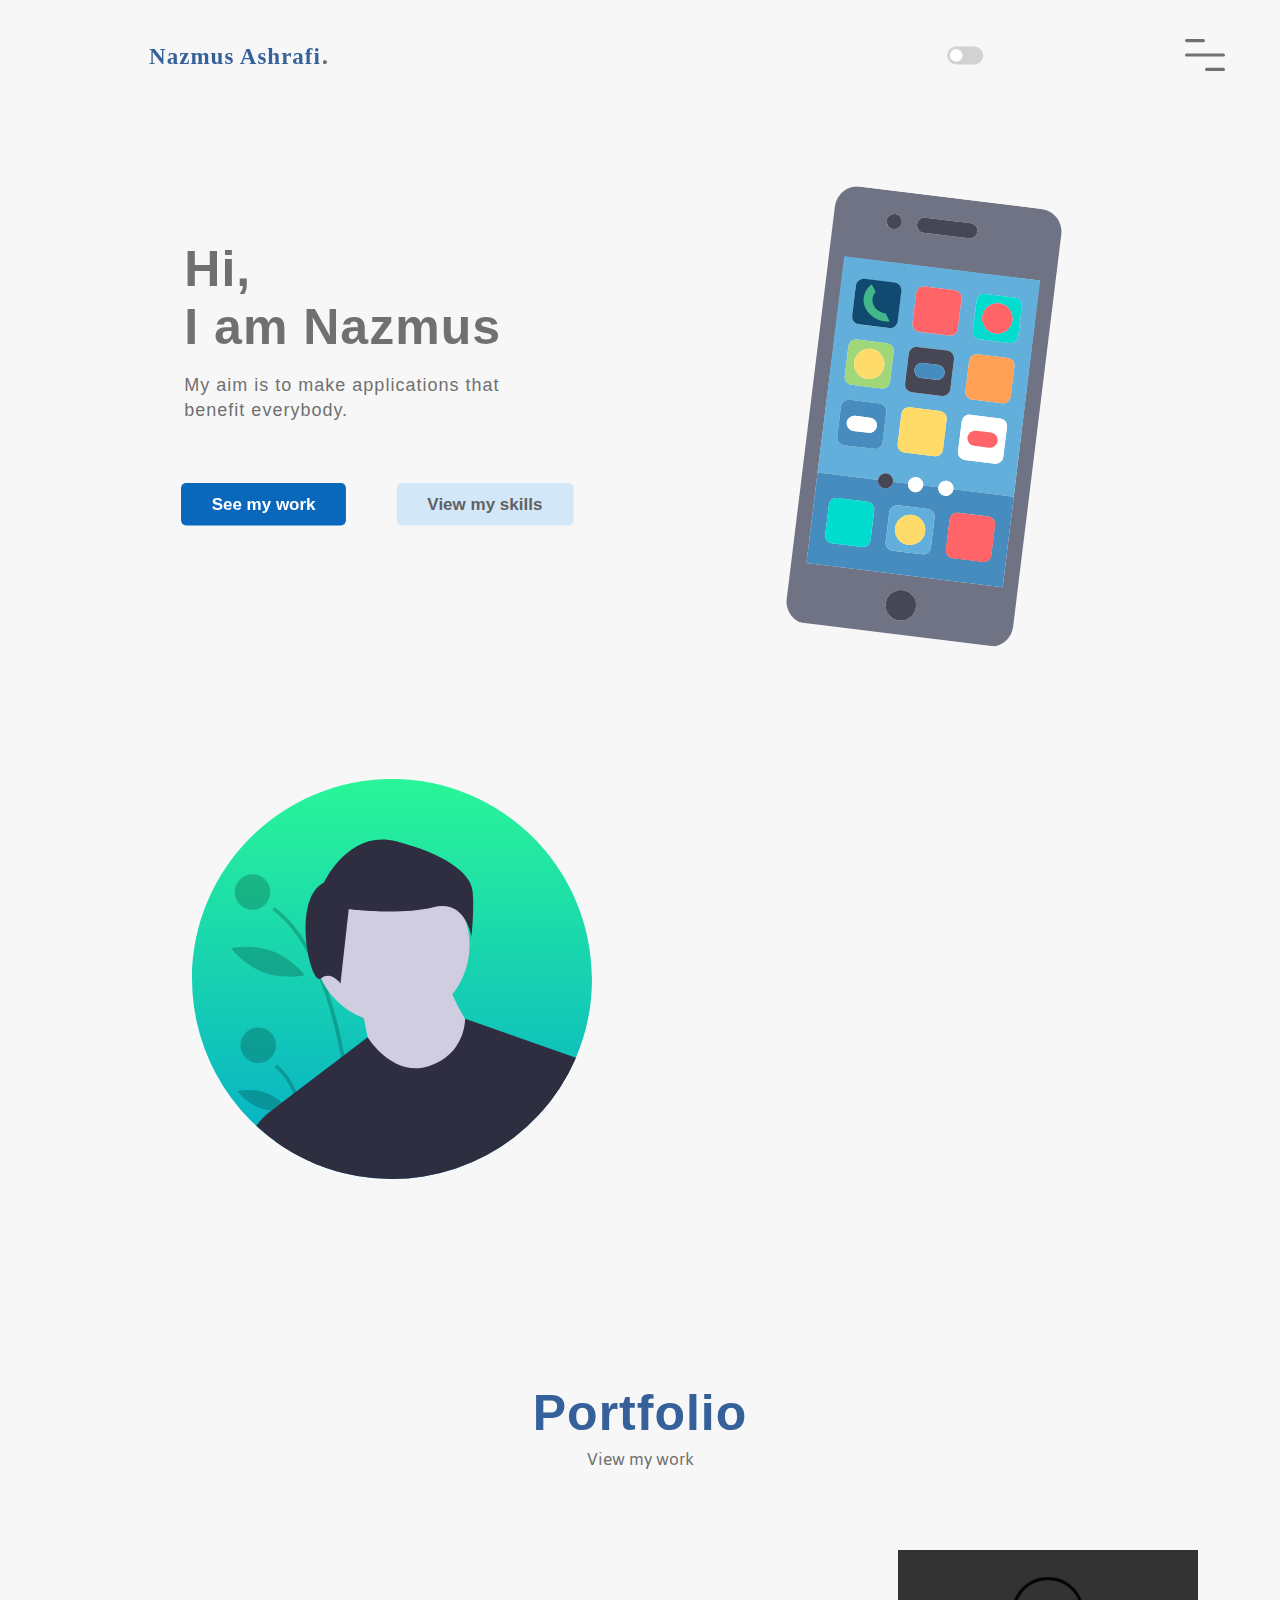
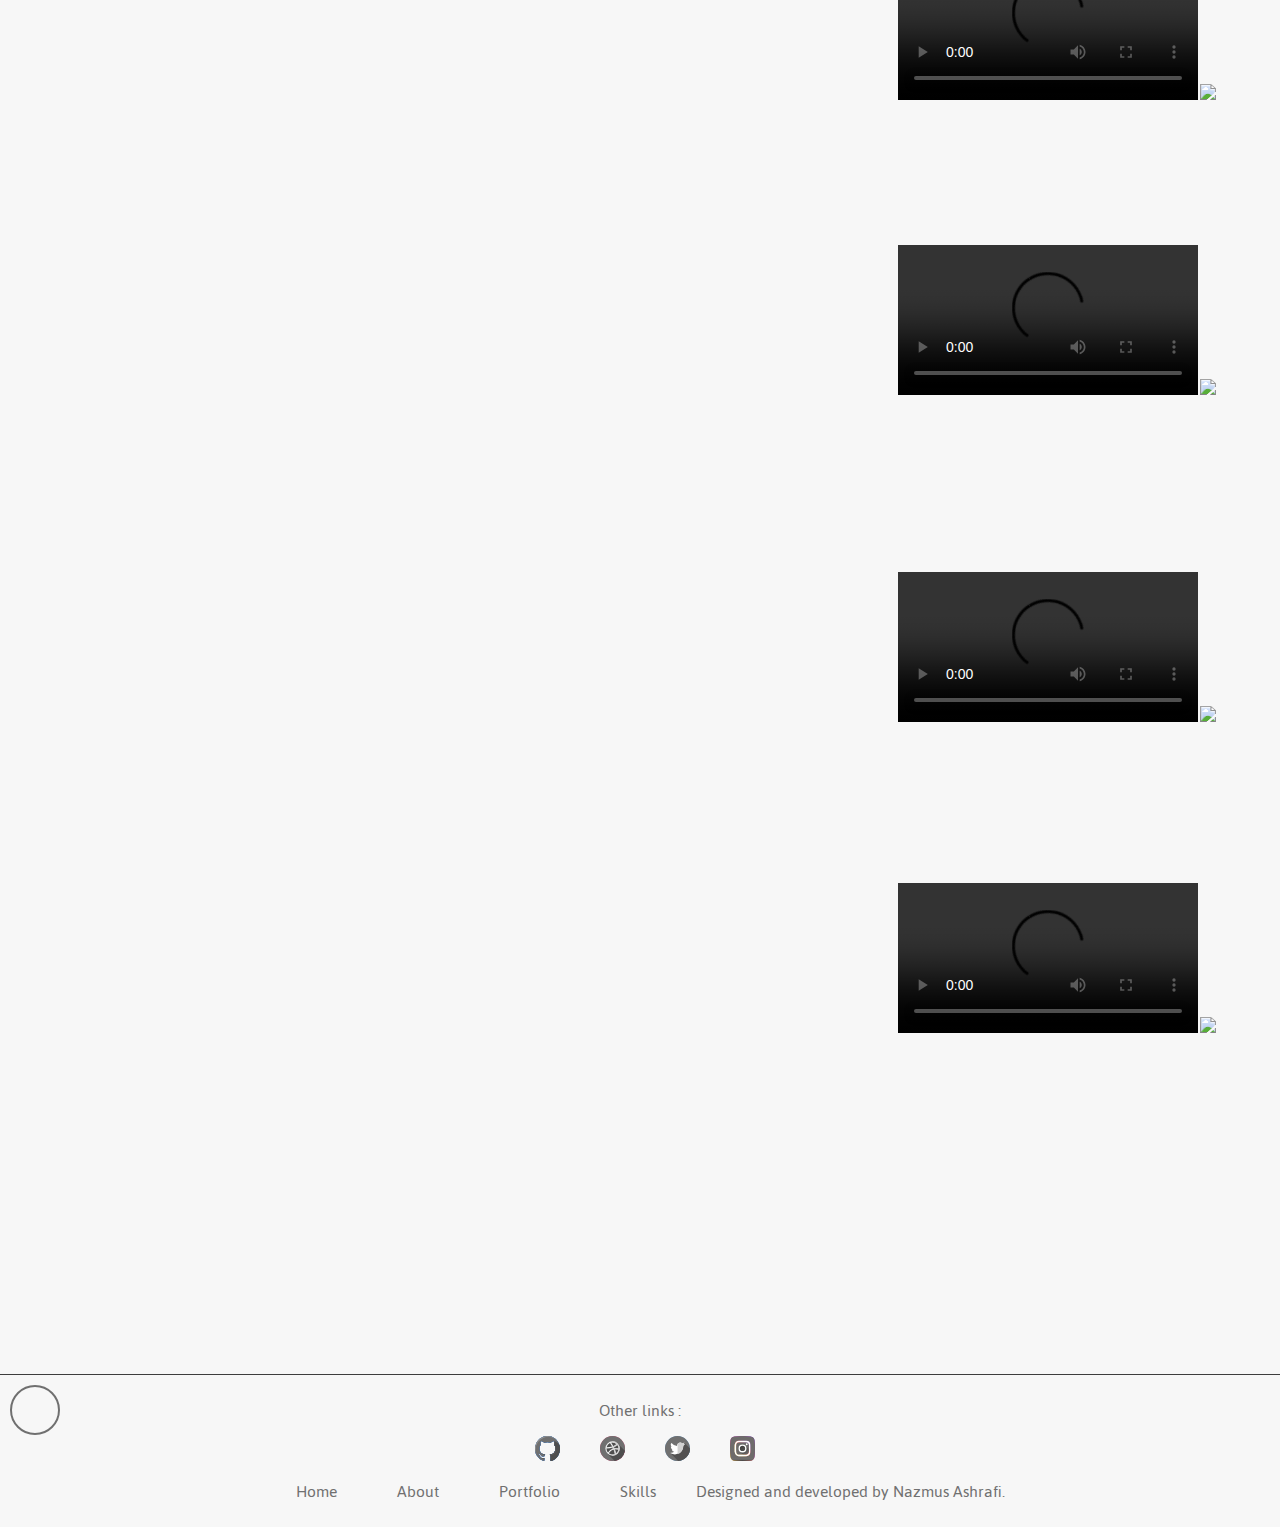
==== commit f40a0697: "updated with vax app" ====
--- a/index.html
+++ b/index.html
@@ -22,6 +22,7 @@
     <link rel="stylesheet" href="main.scss" />
     <link rel="shortcut icon" type="image/png" alt="main-icon" href="images/favicon.svg">
 
+    <!-- Facebook -->
     <meta property="og:image" content="https://img.techpowerup.org/200525/png-logo.png"/>
   </head>
 
@@ -82,13 +83,13 @@
     <section class="landing-page container-landing">
       <div class="left">
         <div class="landing-text ">
-          <h1>Functional</h1>
-          <h1>& beautiful.</h1>
-
-          <p>I aim to deliver feature rich applications
+          <h1>Hi,</h1>
+          <h1>I am Nazmus</h1>
+
+          <p>My aim is to make applications that
           </p>
           <p>
-          that look good.</p>
+          benefit everybody.</p>
           <div class="landing-btns">
             <a href="#portfolio" class="cta-main">See my work</a>
             <a href="#skill-tech" class="cta-side">View my skills</a>
@@ -682,7 +683,7 @@
             <h6>Who am I?</h6>
           </div>
           <p>
-            I am a software engineering student who is interested in building full fledged applications. I use continious iterations to improve products and aim to have a strong grasp of the software engineering pipeline. I stay attuned to the newest frameworks and am always willing to learn something new. 
+            I am a software engineering student who is interested is building all kinds of fun projects. 
           <div class="social-media-top">
             <div class="nav-list">
               <li>
@@ -788,7 +789,7 @@
             data-aos="fade-right"
             data-aos-delay="1200"
           >
-            <img src="/images/web-dev-img.png" alt="web development image" />
+            <img src="/images/multitimer.png" alt="web development image" />
           </div>
           <div
             class="portfolio-description "
@@ -798,11 +799,79 @@
             <h6>App Development</h6>
             <h3>Multi-timer</h3>
             <p>
-              An android application for time management. Server side is designed using Firebase. App build using Flutter SDK.
+              An android application for time management. Server side is designed using Firebase firestore. App build using Flutter SDK.
             </p>
             <a href="#portfolio" class="cta cta-demo" >Demo</a>
-            <a href="https://github.com/NazmusAshrafi/MultiStepTimer" class="cta portfolio-link" target="_blank">Github</a>
-            <a href="https://play.google.com/store/apps/details?id=com.multitimer.steptimer_product&fbclid=IwAR2uCrBiRQR-fxKn7Z21zxmjQLx5xmrJIb52zh9krXZruPjynmL_anzumZQ" class="cta portfolio-link" target="_blank">App Store</a>
+            <!-- <a href="https://github.com/NazmusAshrafi/MultiStepTimer" class="cta portfolio-link" target="_blank">Github</a> -->
+            <a href="https://play.google.com/store/apps/details?id=com.multitimer.steptimer_product&fbclid=IwAR2uCrBiRQR-fxKn7Z21zxmjQLx5xmrJIb52zh9krXZruPjynmL_anzumZQ" class="cta portfolio-link" target="_blank">Play Store</a>
+          </div>
+          <div class='trailer'>
+            <video src="/images/multi-timer-vid.mp4" controls="true"></video>
+            <img src="/images/close.png" class="close">
+          </div>
+        </div>
+
+        <div class="portfolio-item">
+          <div class="portfolio-img has-margin-right" data-aos="fade-right" data-aos-delay="1200">
+            <img src="/images/multitimer2poster.png" alt="web development image" />
+          </div>
+          <div class="portfolio-description " data-aos="fade-left" data-aos-delay="900">
+            <h6>App Development</h6>
+            <h3>Multi-timer 2</h3>
+            <p>
+              A more refined version of android application for time management. I improved this app using user input from the first edition. Server side is designed using Firebase realtime database. App build using Java.
+            </p>
+            <!-- <a href="#portfolio" class="cta cta-demo">Demo</a> -->
+
+            <!-- <a href="https://github.com/NazmusAshrafi/MultiStepTimer" class="cta portfolio-link" target="_blank">Github</a> -->
+            <a href="https://play.google.com/store/apps/details?id=com.nazmusashrafi.multi_timer_2_master&hl=en"
+              class="cta portfolio-link" target="_blank">Play Store</a>
+          </div>
+
+          <div class='trailer'>
+            <video src="/images/videoplaybackm2.mp4" controls="true"></video>
+            <img src="/images/close.png" class="close">
+          </div>
+          
+        </div>
+
+
+      
+
+        <div class="portfolio-item">
+          <div class="portfolio-img has-margin-right" data-aos="fade-right" data-aos-delay="1200">
+            <img src="/images/travellypic.jpg" alt="web development image" />
+          </div>
+          <div class="portfolio-description " data-aos="fade-left" data-aos-delay="900">
+            <h6>Full Stack Web Development</h6>
+            <h3>Travelly</h3>
+            <p>
+              A social media build for travellers. It lets travellers add places they have been to in a map and lets the whole commumity comment and like their post. Built using the MERN stack, maps using MapGL and uses Material Design as a CSS framework for design.
+            </p>
+            <a href="http://travellyapp.herokuapp.com/" class="cta cta-demo" target="_blank">Heroku Deploy</a>
+            <a href="https://github.com/NazmusAshrafi/Travelly" class="cta portfolio-link" target="_blank">Github</a>
+            
+          </div>
+          <div class='trailer'>
+            <video src="/images/multi-timer-vid.mp4" controls="true"></video>
+            <img src="/images/close.png" class="close">
+          </div>
+        </div>
+
+
+        <div class="portfolio-item">
+          <div class="portfolio-img has-margin-right" data-aos="fade-right" data-aos-delay="1200">
+            <img src="/images/vaxapp.png" alt="web development image" />
+          </div>
+          <div class="portfolio-description " data-aos="fade-left" data-aos-delay="900">
+            <h6>Full Stack Web Development</h6>
+            <h3>Vax App</h3>
+            <p>
+              Vaccination app using PHP Django as backend and Tailwind CSS design in the frontend. Alo implemented charts using Chart.js.
+            </p>
+            <a href="https://vaxapp2878.herokuapp.com/" class="cta cta-demo" target="_blank">Heroku Deploy</a>
+            <a href="https://github.com/nazmusashrafi/vaxapp-192-35-2878" class="cta portfolio-link" target="_blank">Github</a>
+        
           </div>
           <div class='trailer'>
             <video src="/images/multi-timer-vid.mp4" controls="true"></video>
@@ -828,7 +897,7 @@
           <h6>Technologies I know</h6>
         </div>
         <h6>
-          I have a front-end focus with full stack experience. I am interested in creating fully fleshed out applications using the MERN stack or similar technologies.
+          I understand and realize concepts and design. I learn any language that's needed to get the job done.
         </h6>
         <br>
         <br>
